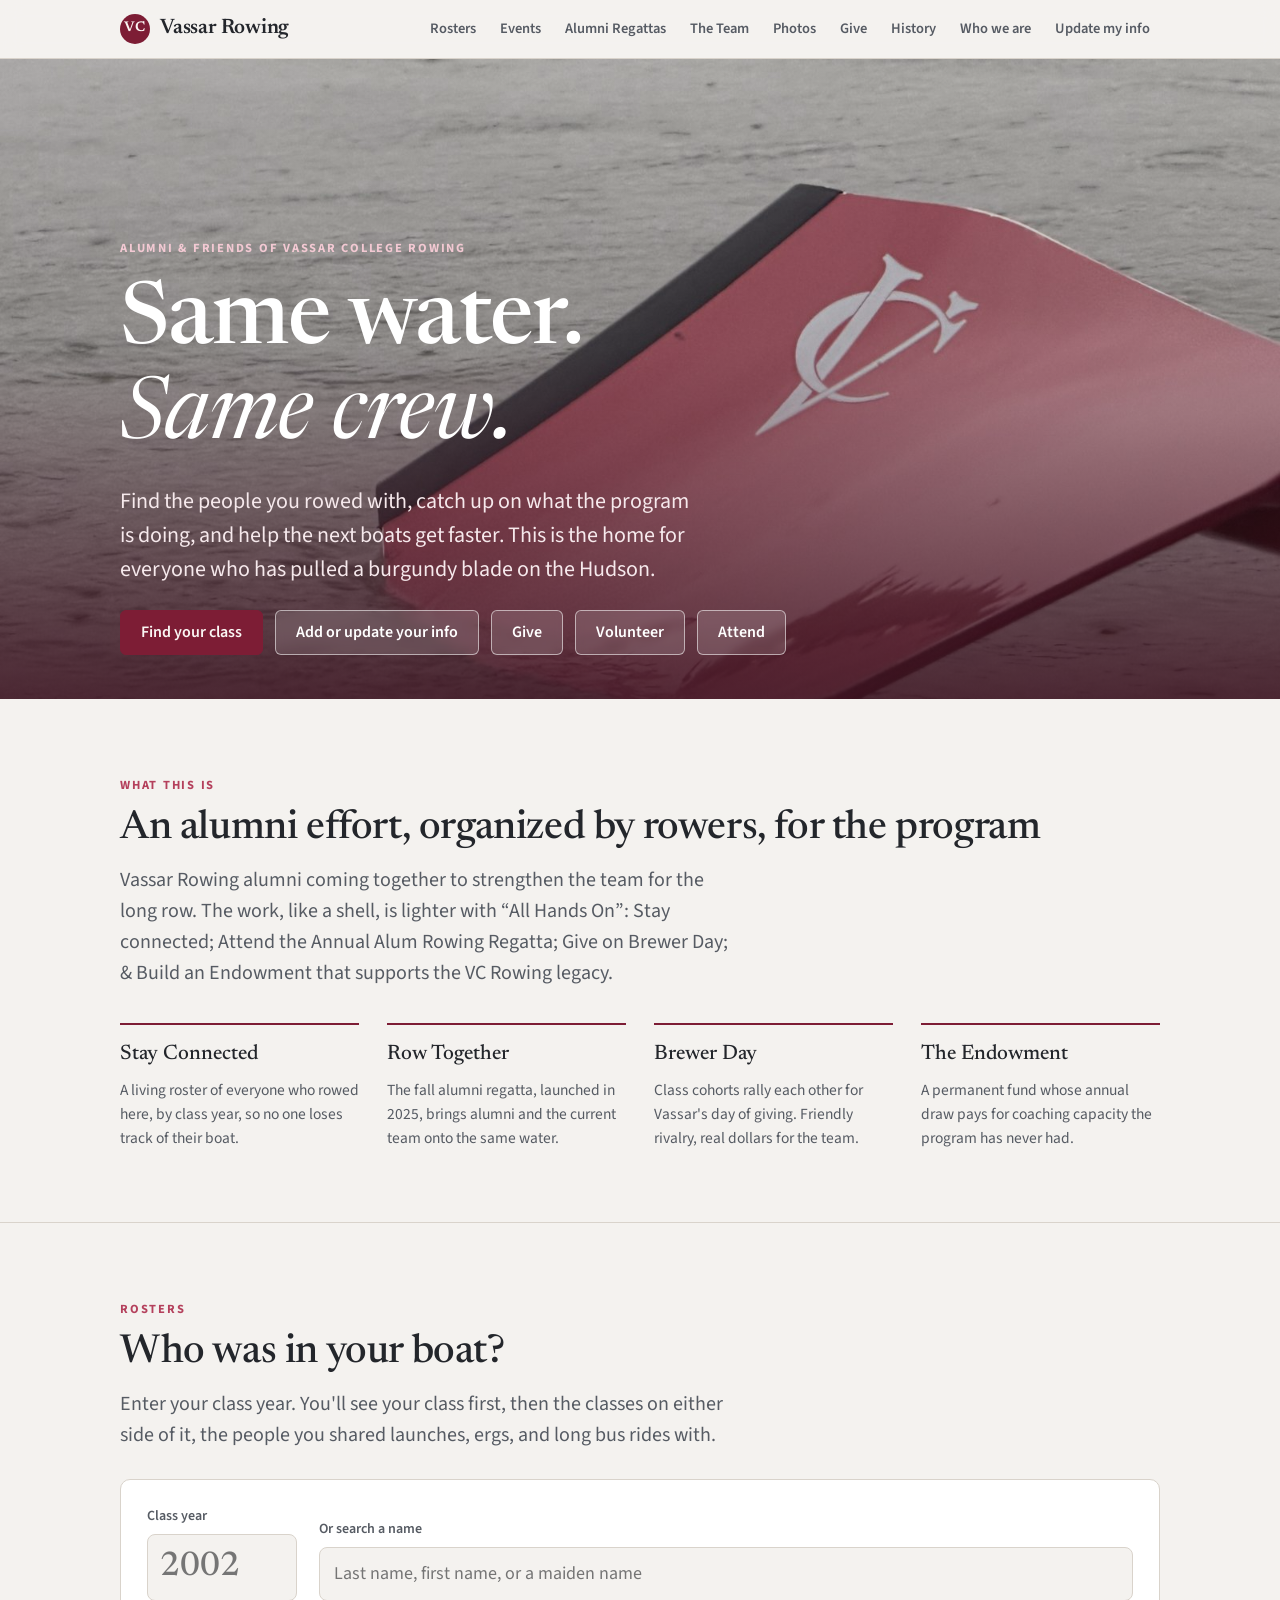
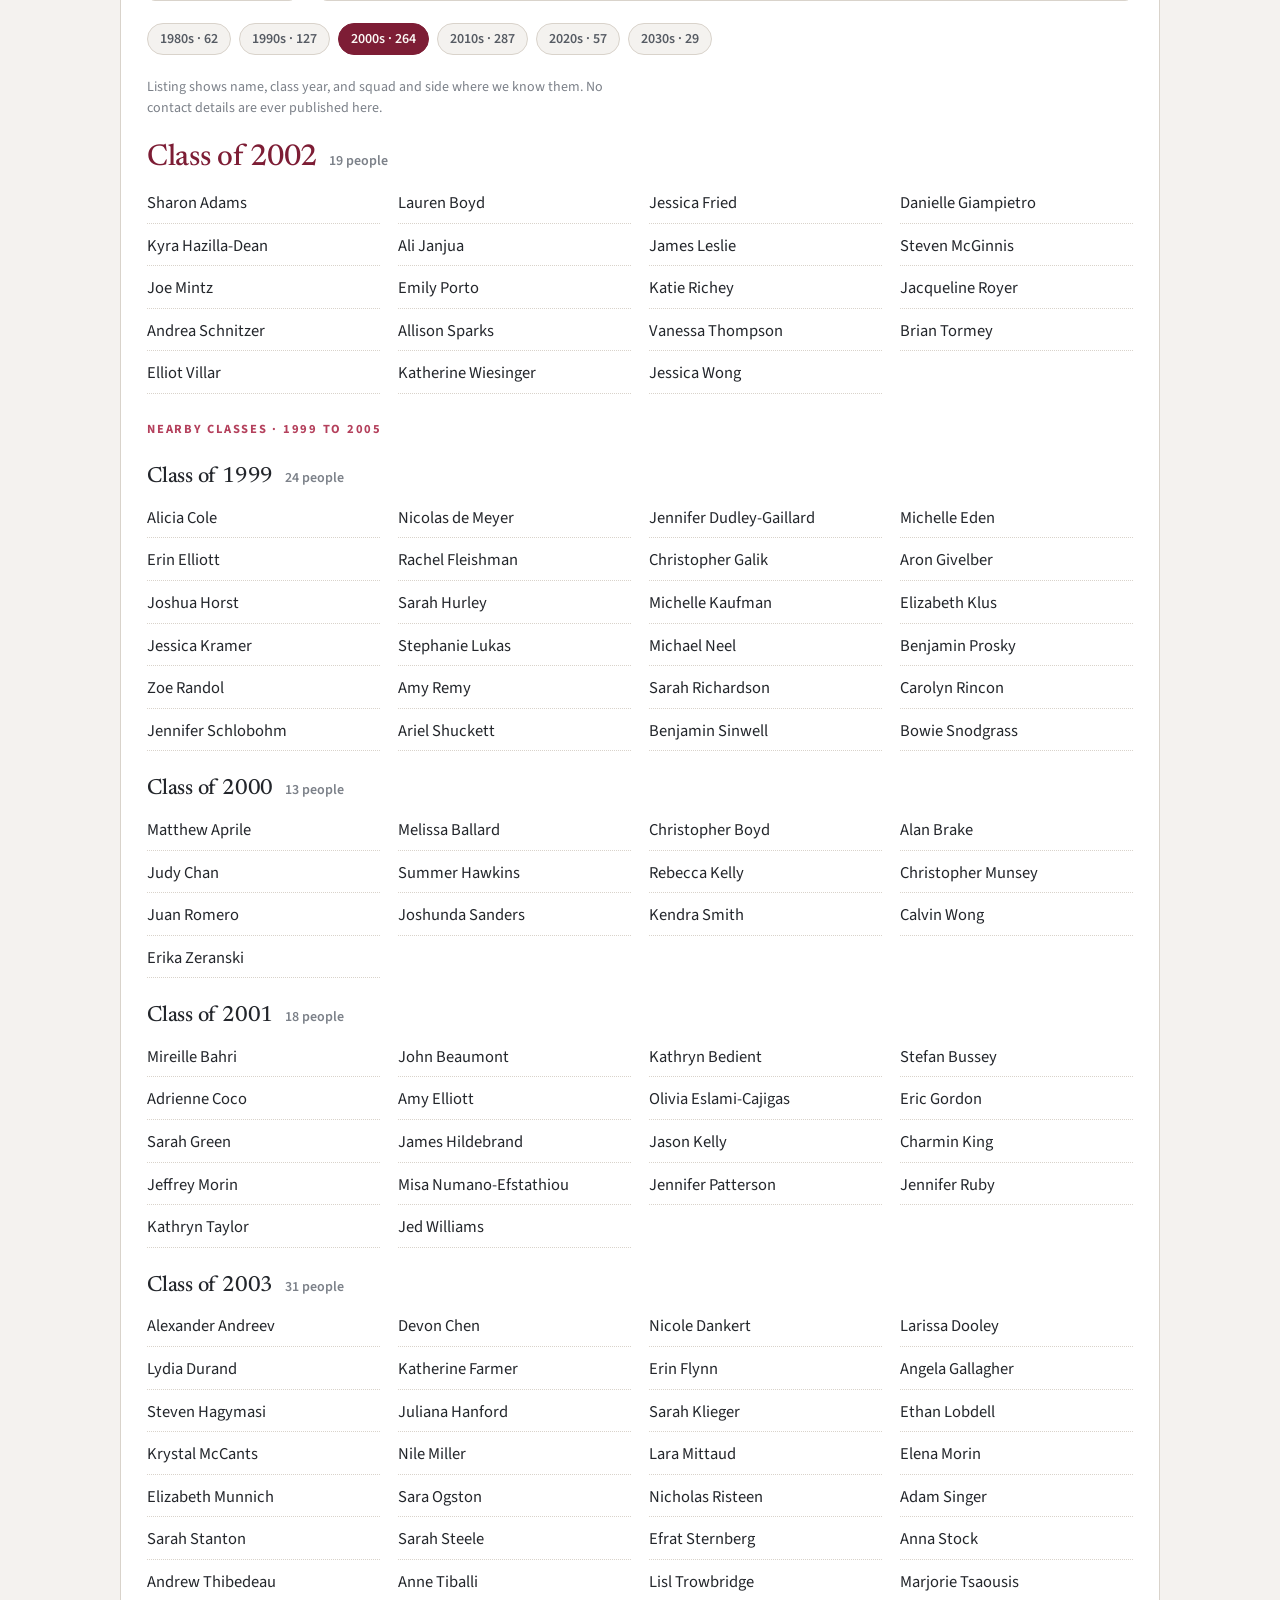
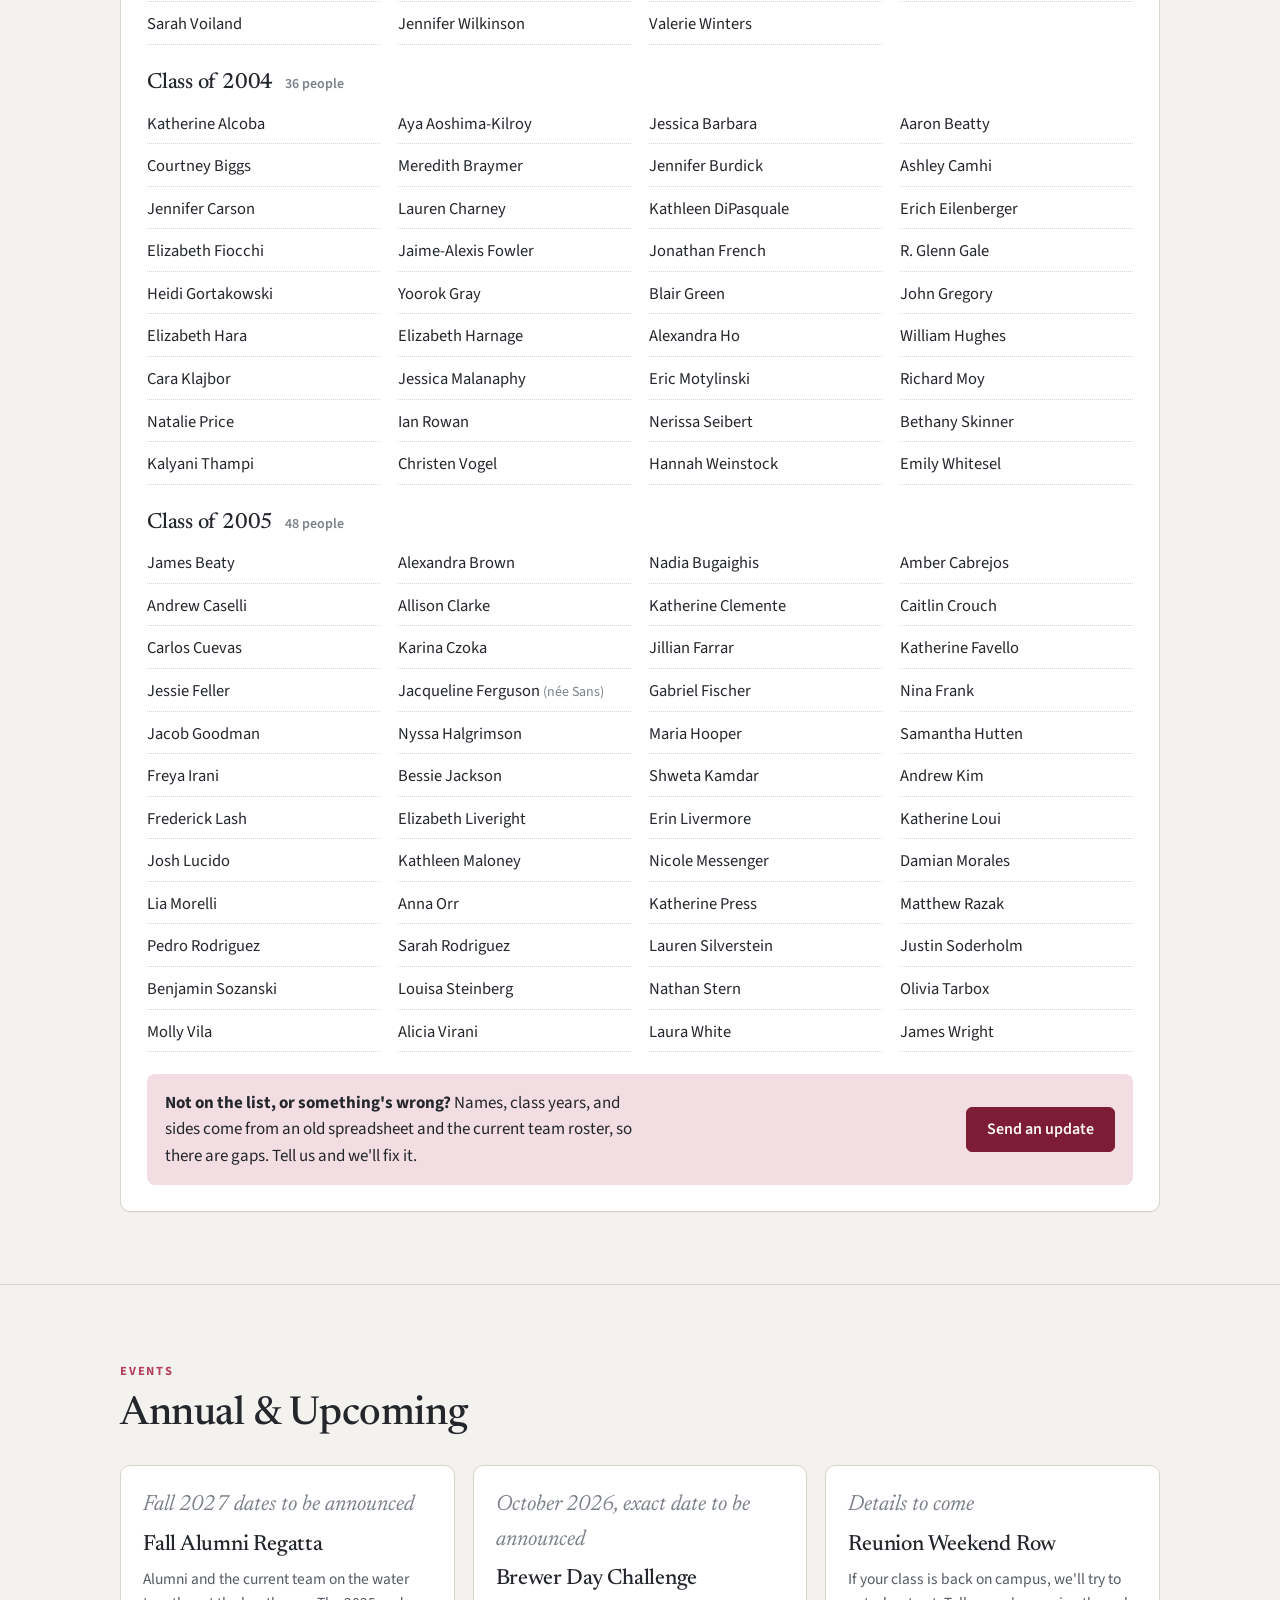
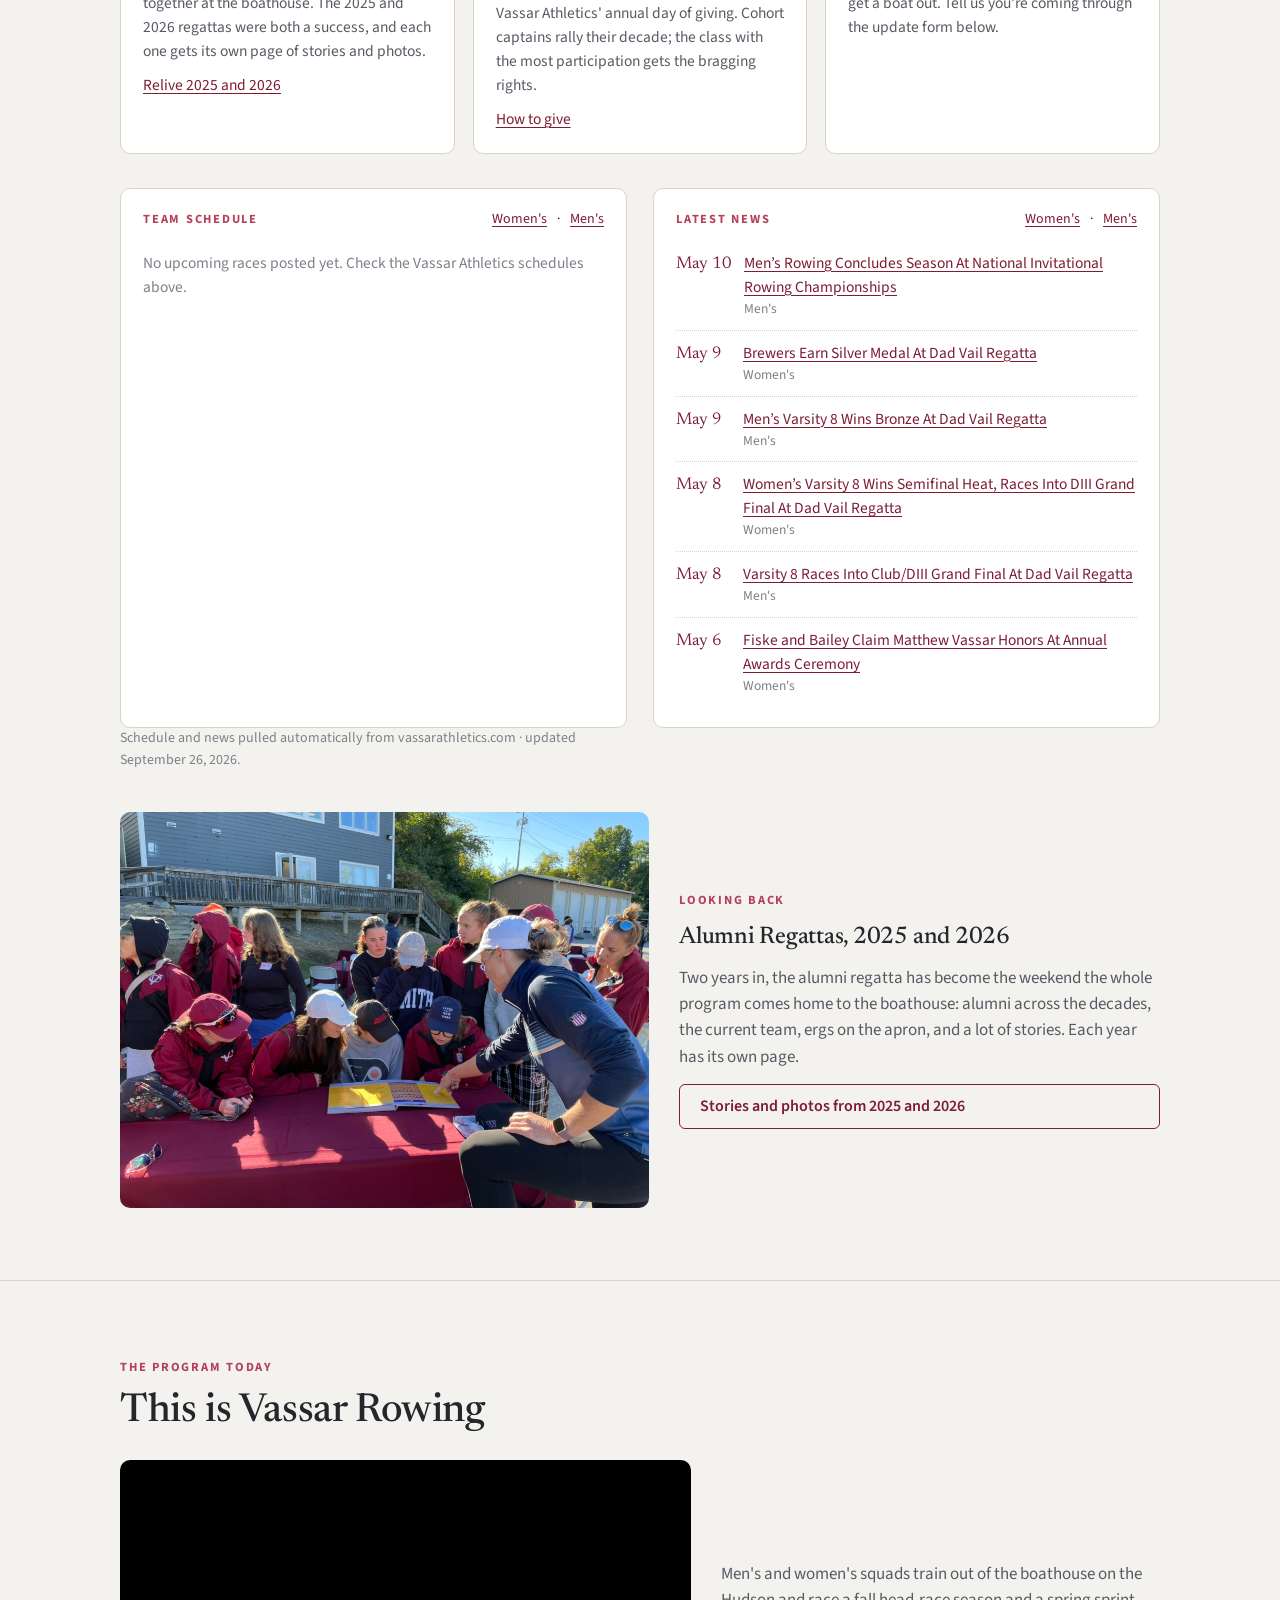
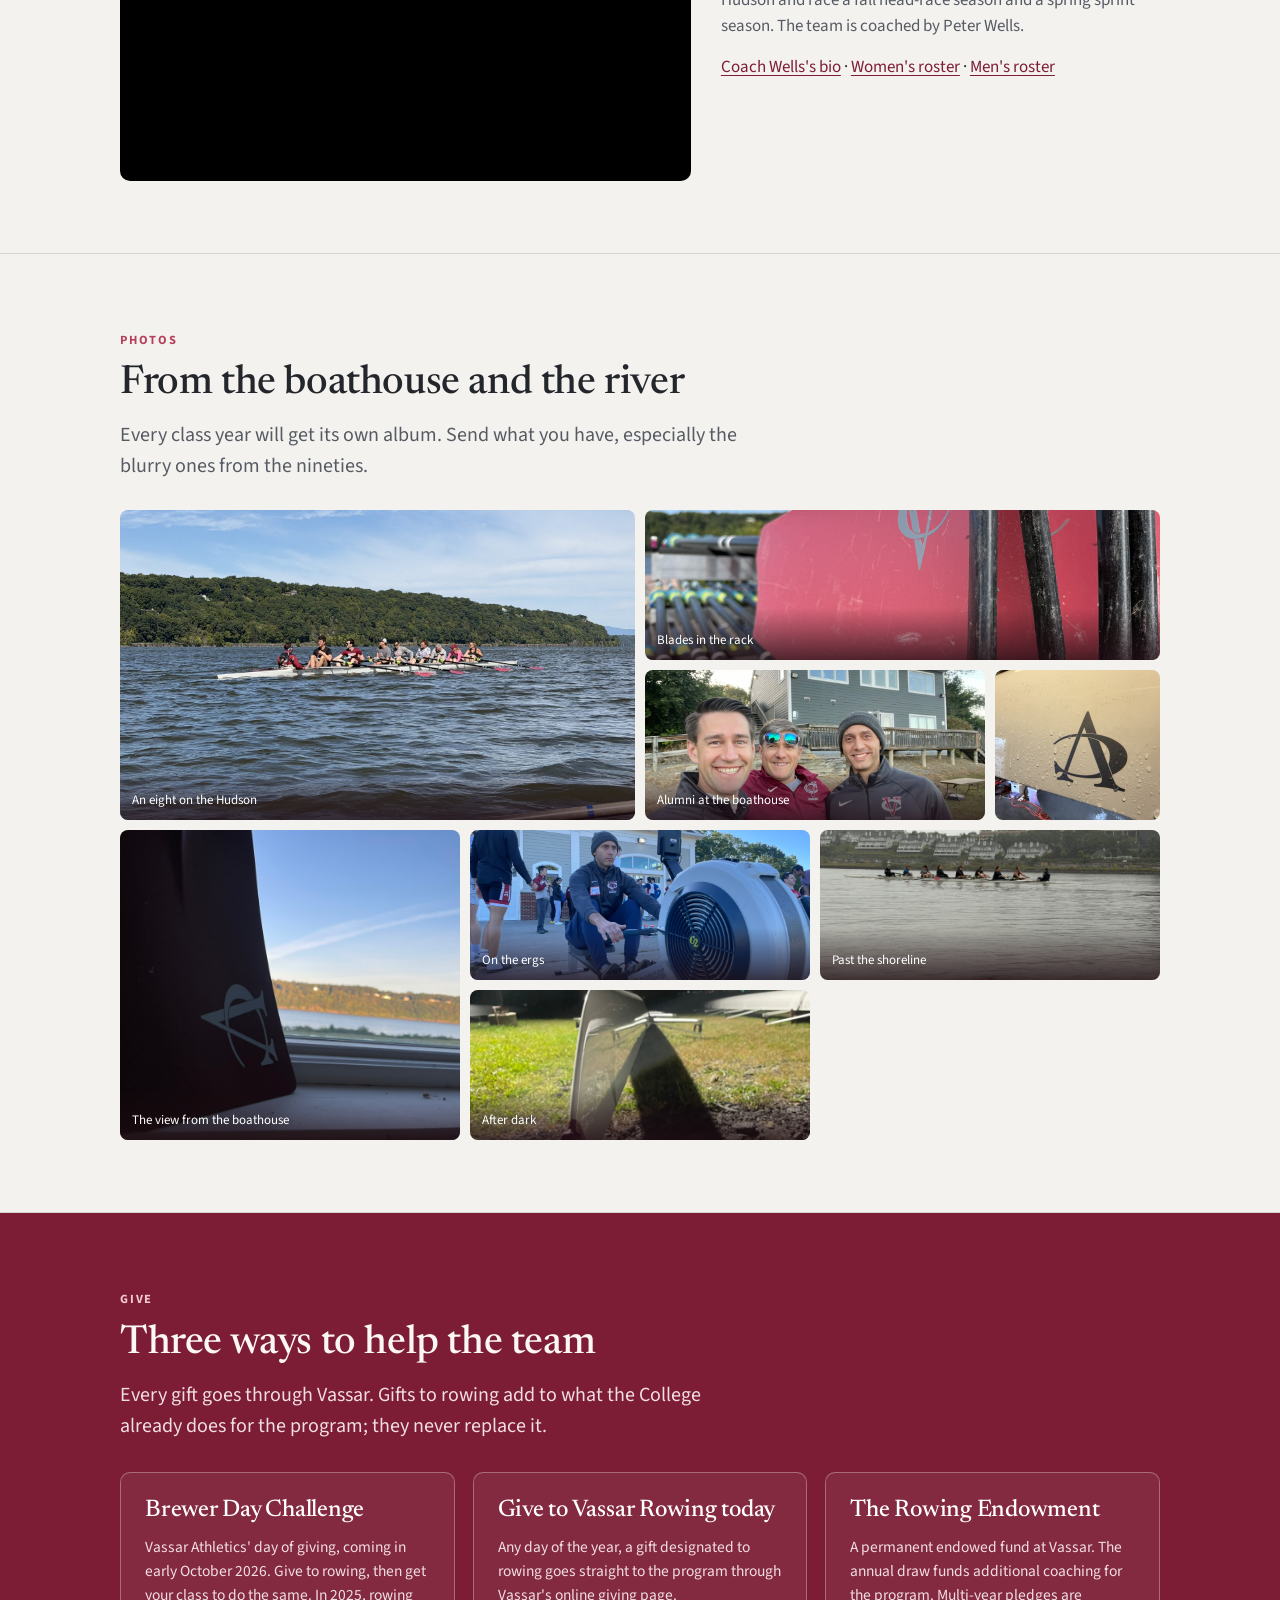
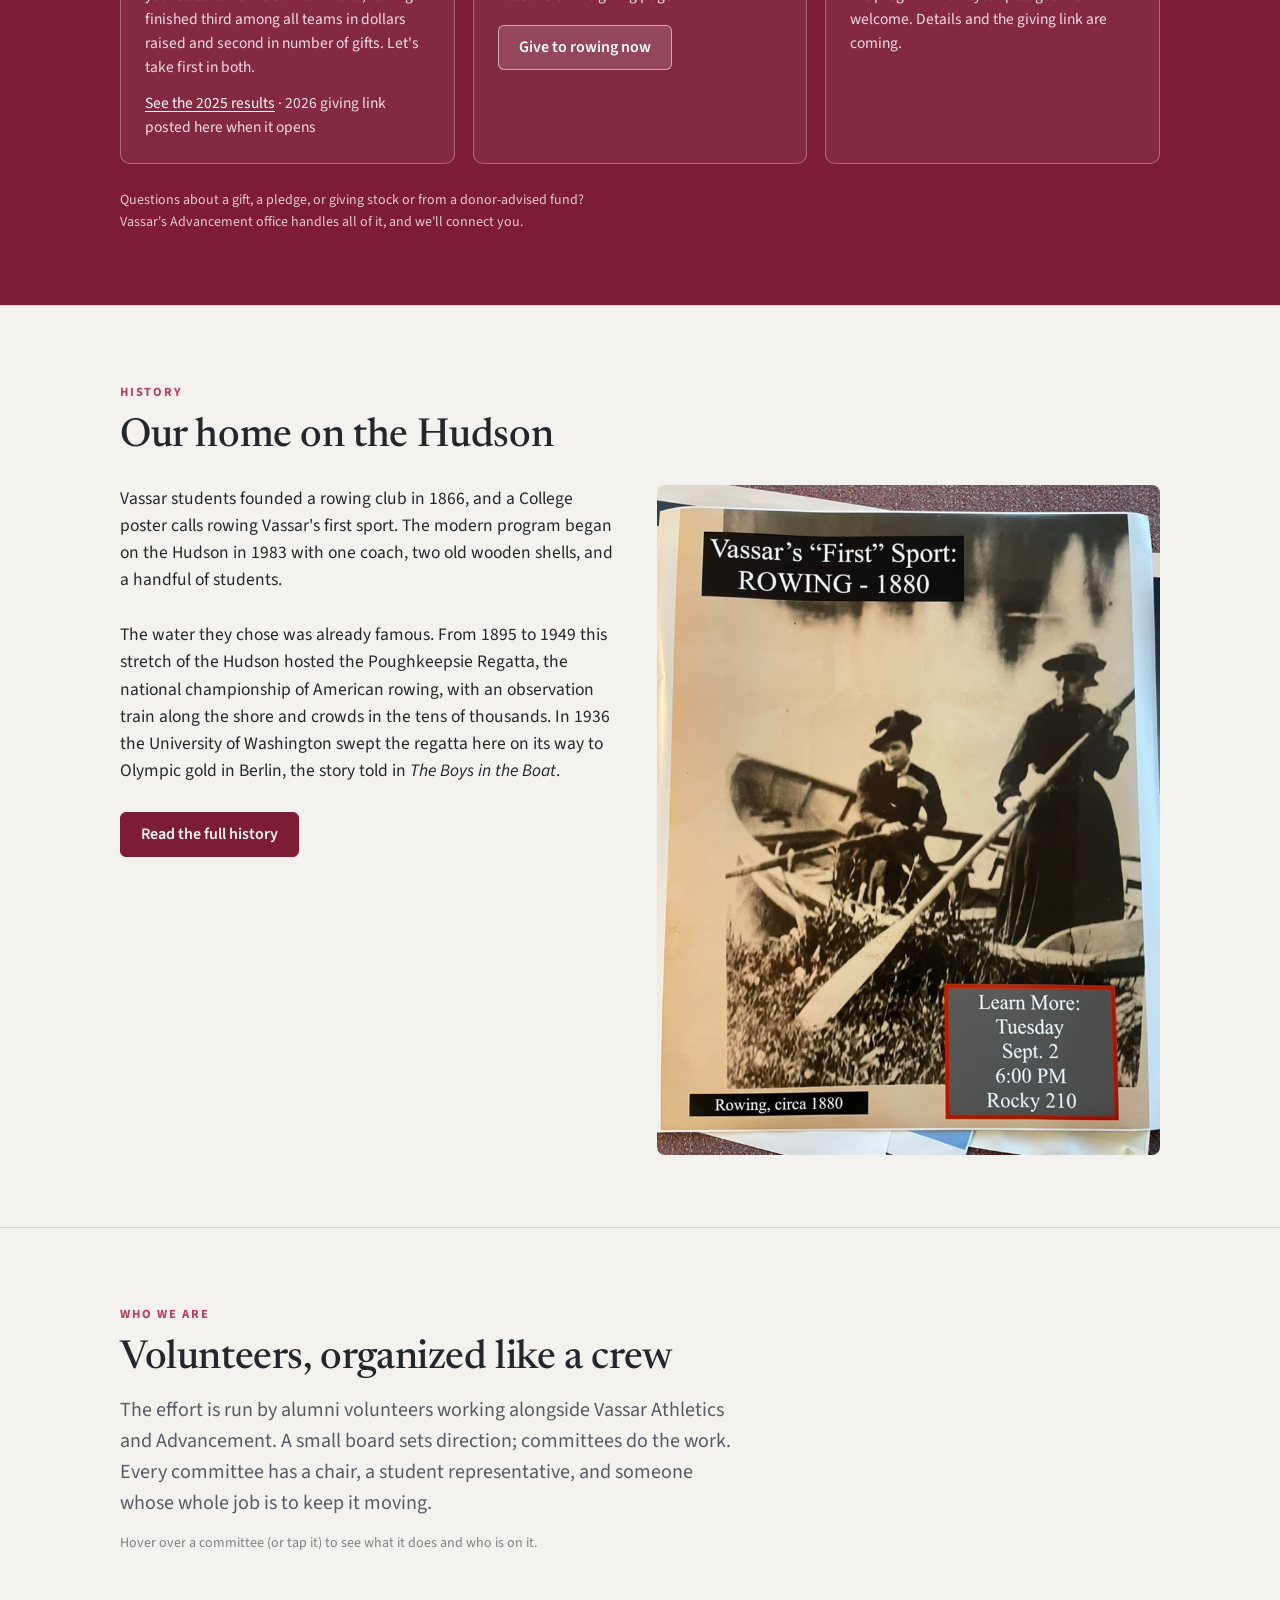
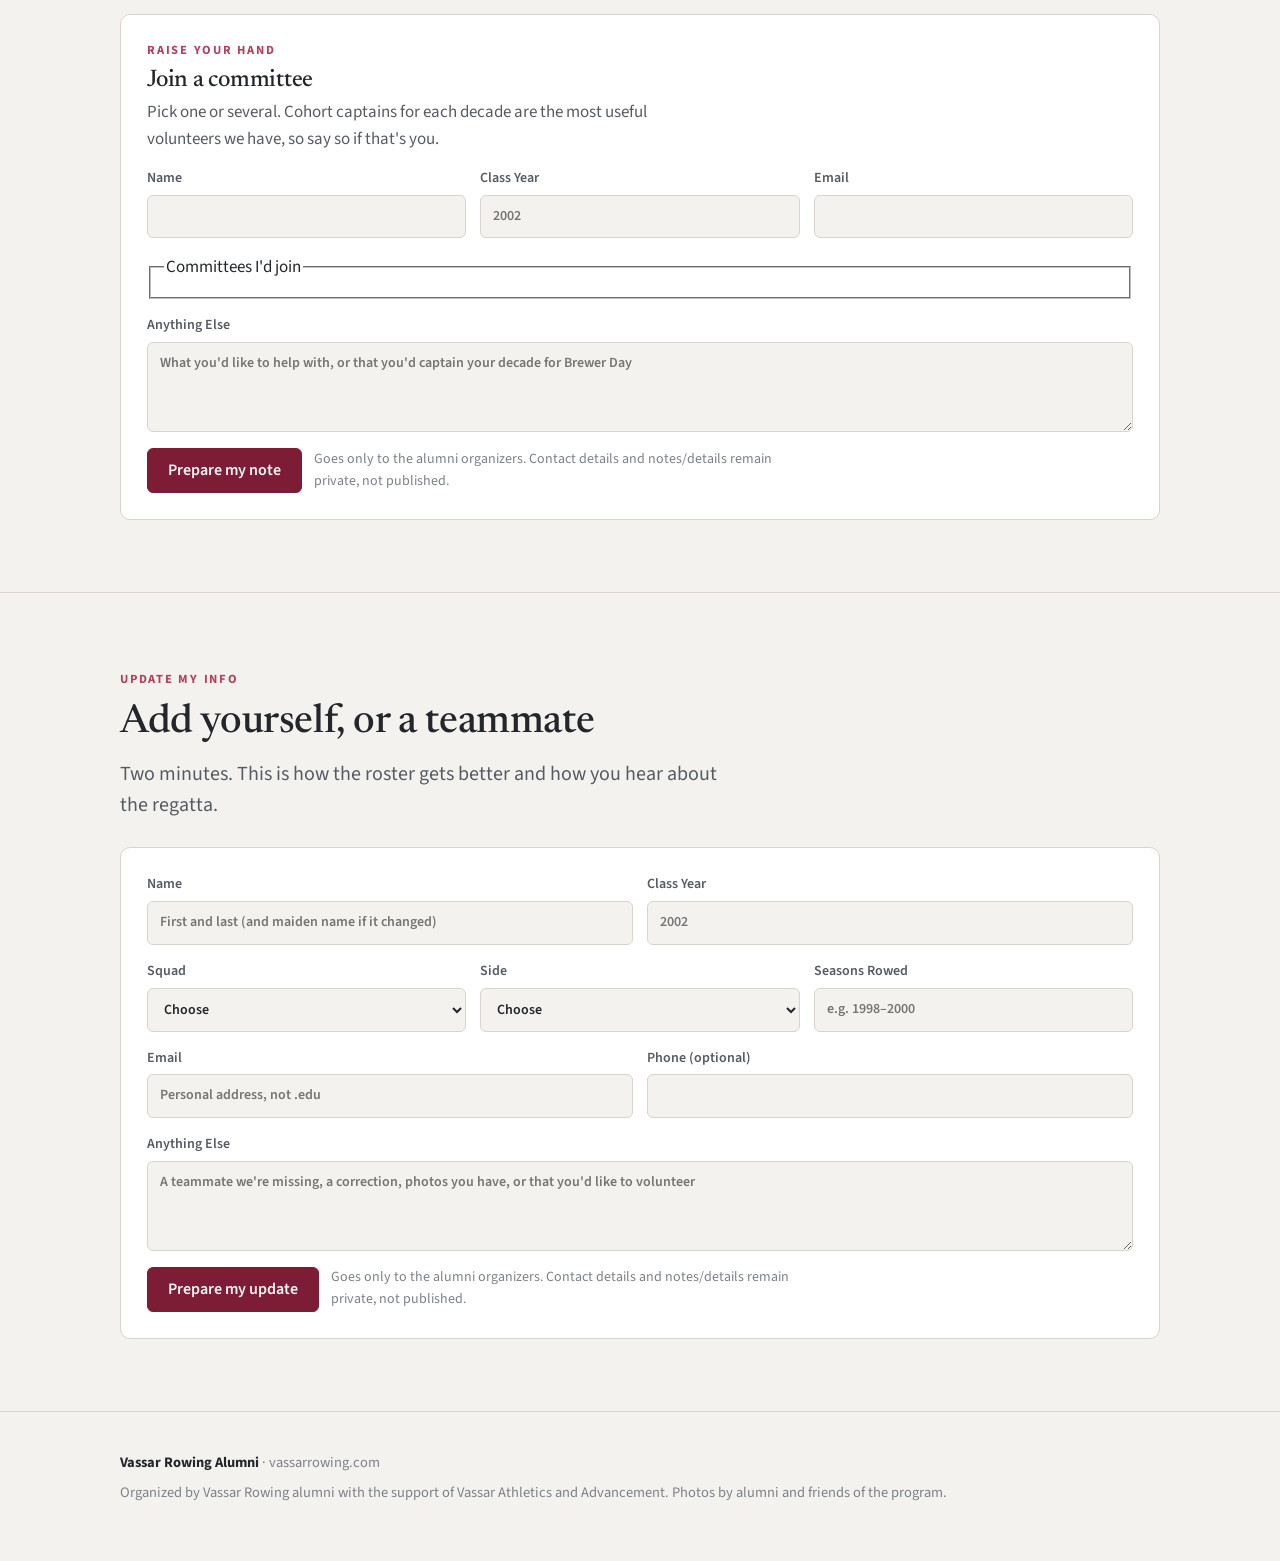
==== index.html @ b7487b16 "Main page: hero CTAs, Annual & Upcoming, regatta/Brewer Day copy, committee cards + volunteer form, " ====
<!doctype html>
<html lang="en">
<head>
<meta charset="utf-8">
<meta name="viewport" content="width=device-width, initial-scale=1, viewport-fit=cover">
<meta name="description" content="Vassar Rowing alumni: find your class, see what the program is doing, and help the next boats get faster.">
<link rel="icon" href="data:image/svg+xml,%3Csvg xmlns='http://www.w3.org/2000/svg' viewBox='0 0 32 32'%3E%3Ccircle cx='16' cy='16' r='16' fill='%237D1D35'/%3E%3Ctext x='16' y='21' text-anchor='middle' font-family='Georgia,serif' font-size='14' fill='%23FBF7F4'%3EVC%3C/text%3E%3C/svg%3E">
<style>html{color-scheme:light}body{margin:0}img{max-width:100%}[hidden]{display:none!important}</style>
<title>Vassar Rowing Alumni</title>
<link rel="stylesheet" href="https://fonts.googleapis.com/css2?family=Newsreader:ital,opsz,wght@0,6..72,400;0,6..72,500;0,6..72,600;1,6..72,400&family=Source+Sans+3:wght@400;500;600;700&display=swap">


<link rel="stylesheet" href="styles.css">
</head>
<body>

<nav class="nav" aria-label="Site">
  <div class="wrap">
    <a class="brand" href="#top"><span class="vc" aria-hidden="true">VC</span>Vassar Rowing</a>
    <div class="nav-links">
      <a href="#rosters">Rosters</a><a href="#events">Events</a><a href="regattas.html">Alumni Regattas</a><a href="#program">The Team</a><a href="#photos">Photos</a><a href="#give">Give</a><a href="history.html">History</a><a href="#who">Who we are</a><a href="#update">Update my info</a>
    </div>
  </div>
</nav>

<header class="hero" id="top">
  <img src="photos/hero-blade.jpg" alt="A Vassar blade, burgundy with the VC mark, resting on the Hudson">
  <div class="wrap">
    <span class="eyebrow">Alumni &amp; friends of Vassar College Rowing</span>
    <h1>Same water. <em>Same crew.</em></h1>
    <p>Find the people you rowed with, catch up on what the program is doing, and help the next boats get faster. This is the home for everyone who has pulled a burgundy blade on the Hudson.</p>
    <div class="actions">
      <a class="btn btn-primary" href="#rosters">Find your class</a>
      <a class="btn btn-light" href="#update">Add or update your info</a>
      <a class="btn btn-light" href="#give">Give</a>
      <a class="btn btn-light" href="#who">Volunteer</a>
      <a class="btn btn-light" href="#events">Attend</a>
    </div>
  </div>
</header>

<section class="block" id="about">
  <div class="wrap">
    <span class="eyebrow">What this is</span>
    <h2 style="margin-top:10px">An alumni effort, organized by rowers, for the program</h2>
    <p class="lede" style="margin-top:14px">Vassar Rowing alumni coming together to strengthen the team for the long row. The work, like a shell, is lighter with &ldquo;All Hands On&rdquo;: Stay connected; Attend the Annual Alum Rowing Regatta; Give on Brewer Day; &amp; Build an Endowment that supports the VC Rowing legacy.</p>
    <div class="pillars">
      <div class="pillar"><strong>Stay Connected</strong><span>A living roster of everyone who rowed here, by class year, so no one loses track of their boat.</span></div>
      <div class="pillar"><strong>Row Together</strong><span>The fall alumni regatta, launched in 2025, brings alumni and the current team onto the same water.</span></div>
      <div class="pillar"><strong>Brewer Day</strong><span>Class cohorts rally each other for Vassar's day of giving. Friendly rivalry, real dollars for the team.</span></div>
      <div class="pillar"><strong>The Endowment</strong><span>A permanent fund whose annual draw pays for coaching capacity the program has never had.</span></div>
    </div>
  </div>
</section>

<section class="block" id="rosters">
  <div class="wrap">
    <span class="eyebrow">Rosters</span>
    <h2 style="margin-top:10px">Who was in your boat?</h2>
    <p class="lede" style="margin-top:14px">Enter your class year. You'll see your class first, then the classes on either side of it, the people you shared launches, ergs, and long bus rides with.</p>

    <div class="roster-panel">
      <div class="finder">
        <label for="year">Class year<input id="year" type="number" inputmode="numeric" min="1900" max="2035" placeholder="2002" aria-describedby="year-help"></label>
        <label for="q">Or search a name<input id="q" type="text" placeholder="Last name, first name, or a maiden name"></label>
      </div>
      <div class="chips" id="decades" aria-label="Jump to a decade"></div>
      <p id="year-help" class="privacy">Listing shows name, class year, and squad and side where we know them. No contact details are ever published here.</p>
      <div class="results" id="results"></div>
      <div class="roster-note">
        <p><strong>Not on the list, or something's wrong?</strong> Names, class years, and sides come from an old spreadsheet and the current team roster, so there are gaps. Tell us and we'll fix it.</p>
        <a class="btn btn-primary" href="#update">Send an update</a>
      </div>
    </div>
  </div>
</section>

<section class="block" id="events">
  <div class="wrap">
    <span class="eyebrow">Events</span>
    <h2 style="margin-top:10px">Annual &amp; Upcoming</h2>
    <div class="events">
      <div class="event"><span class="when tbd">Fall 2027 dates to be announced</span><h3>Fall Alumni Regatta</h3><p>Alumni and the current team on the water together at the boathouse. The 2025 and 2026 regattas were both a success, and each one gets its own page of stories and photos.</p><p><a href="regattas.html">Relive 2025 and 2026</a></p></div>
      <div class="event"><span class="when tbd">October 2026, exact date to be announced</span><h3>Brewer Day Challenge</h3><p>Vassar Athletics' annual day of giving. Cohort captains rally their decade; the class with the most participation gets the bragging rights.</p><p><a href="#give">How to give</a></p></div>
      <div class="event"><span class="when tbd">Details to come</span><h3>Reunion Weekend Row</h3><p>If your class is back on campus, we'll try to get a boat out. Tell us you're coming through the update form below.</p></div>
    </div>

    <div class="live" id="live">
      <div class="live-col">
        <div class="live-head"><span class="eyebrow">Team schedule</span><a href="https://www.vassarathletics.com/sports/womens-rowing/schedule" target="_blank" rel="noopener">Women's</a> &middot; <a href="https://www.vassarathletics.com/sports/mens-rowing/schedule" target="_blank" rel="noopener">Men's</a></div>
        <ul class="feed" id="feed-events"><li class="feed-empty">Loading the schedule from Vassar Athletics&hellip;</li></ul>
      </div>
      <div class="live-col">
        <div class="live-head"><span class="eyebrow">Latest news</span><a href="https://www.vassarathletics.com/sports/womens-rowing/archives?path=wrow" target="_blank" rel="noopener">Women's</a> &middot; <a href="https://www.vassarathletics.com/sports/mens-rowing/archives" target="_blank" rel="noopener">Men's</a></div>
        <ul class="feed" id="feed-news"><li class="feed-empty">Loading news from Vassar Athletics&hellip;</li></ul>
      </div>
    </div>
    <p class="privacy" id="feed-stamp"></p>

    <div class="recap">
      <img src="photos/team-table.jpg" alt="Current team members and an alumna gathered around a table looking at an old photo book outside the boathouse">
      <div class="stack">
        <span class="eyebrow">Looking back</span>
        <h3>Alumni Regattas, 2025 and 2026</h3>
        <p class="measure" style="color:var(--ink-2)">Two years in, the alumni regatta has become the weekend the whole program comes home to the boathouse: alumni across the decades, the current team, ergs on the apron, and a lot of stories. Each year has its own page.</p>
        <a class="btn btn-ghost" href="regattas.html">Stories and photos from 2025 and 2026</a>
      </div>
    </div>
  </div>
</section>

<section class="block" id="program">
  <div class="wrap">
    <span class="eyebrow">The program today</span>
    <h2 style="margin-top:10px">This is Vassar Rowing</h2>
    <div class="program">
      <div class="video"><iframe src="https://www.youtube-nocookie.com/embed/zP0qFWwcMtM" title="This is Vassar Rowing" loading="lazy" allow="accelerometer; autoplay; clipboard-write; encrypted-media; gyroscope; picture-in-picture; web-share" referrerpolicy="strict-origin-when-cross-origin" allowfullscreen></iframe></div>
      <div class="stack">
        <p class="measure" style="color:var(--ink-2)">Men's and women's squads train out of the boathouse on the Hudson and race a fall head-race season and a spring sprint season. The team is coached by Peter Wells.</p>
        <p><a href="https://www.vassarathletics.com/sports/mens-rowing/roster/coaches/peter-wells/1893" target="_blank" rel="noopener">Coach Wells's bio</a> &middot; <a href="https://www.vassarathletics.com/sports/womens-rowing/roster" target="_blank" rel="noopener">Women's roster</a> &middot; <a href="https://www.vassarathletics.com/sports/mens-rowing/roster" target="_blank" rel="noopener">Men's roster</a></p>
      </div>
    </div>
  </div>
</section>

<section class="block" id="photos">
  <div class="wrap">
    <span class="eyebrow">Photos</span>
    <h2 style="margin-top:10px">From the boathouse and the river</h2>
    <p class="lede" style="margin-top:14px">Every class year will get its own album. Send what you have, especially the blurry ones from the nineties.</p>
    <div class="mosaic">
      <figure class="m-a"><img src="photos/eight-hudson.jpg" alt="An eight rowing on the Hudson with the western ridge behind" loading="lazy"><figcaption>An eight on the Hudson</figcaption></figure>
      <figure class="m-b"><img src="photos/blades-stacked.jpg" alt="Burgundy Vassar blades stacked in the boathouse rack" loading="lazy"><figcaption>Blades in the rack</figcaption></figure>
      <figure class="m-c"><img src="photos/alumni-boathouse.jpg" alt="Three alumni in VC Rowing gear in front of the boathouse" loading="lazy"><figcaption>Alumni at the boathouse</figcaption></figure>
      <figure class="m-d"><img src="photos/vc-hull.jpg" alt="VC mark on a wet hull" loading="lazy"></figure>
      <figure class="m-f"><img src="photos/blade-window.jpg" alt="A blade in the boathouse window with the Hudson behind" loading="lazy"><figcaption>The view from the boathouse</figcaption></figure>
      <figure class="m-e"><img src="photos/erg-2.jpg" alt="An alumnus on the erg outside the boathouse" loading="lazy"><figcaption>On the ergs</figcaption></figure>
      <figure class="m-g"><img src="photos/eight-shoreline.jpg" alt="An eight passing the Poughkeepsie shoreline" loading="lazy"><figcaption>Past the shoreline</figcaption></figure>
      <figure class="m-h"><img src="photos/oar-night.jpg" alt="An oar on the ground under the boathouse lights at night" loading="lazy"><figcaption>After dark</figcaption></figure>
    </div>
  </div>
</section>

<section class="block give" id="give">
  <div class="wrap">
    <span class="eyebrow">Give</span>
    <h2 style="margin-top:10px">Three ways to help the team</h2>
    <p class="lede" style="margin-top:14px">Every gift goes through Vassar. Gifts to rowing add to what the College already does for the program; they never replace it.</p>
    <div class="give-grid">
      <div class="give-card"><h3>Brewer Day Challenge</h3><p>Vassar Athletics' day of giving, coming in early October 2026. Give to rowing, then get your class to do the same. In 2025, rowing finished third among all teams in dollars raised and second in number of gifts. Let's take first in both.</p><p><a href="https://www.givecampus.com/schools/VassarCollege/vassar-athletics-day-of-giving-2025" target="_blank" rel="noopener">See the 2025 results</a> &middot; 2026 giving link posted here when it opens</p></div>
      <div class="give-card"><h3>Give to Vassar Rowing today</h3><p>Any day of the year, a gift designated to rowing goes straight to the program through Vassar's online giving page.</p><a class="btn btn-light" href="https://engage.vassar.edu/portal/online-giving-athletics?sys:gift:appeal=1588dc64-9080-dd3f-c507-9b34800c20a1" target="_blank" rel="noopener">Give to rowing now</a></div>
      <div class="give-card"><h3>The Rowing Endowment</h3><p>A permanent endowed fund at Vassar. The annual draw funds additional coaching for the program. Multi-year pledges are welcome. Details and the giving link are coming.</p></div>
    </div>
    <p class="fine">Questions about a gift, a pledge, or giving stock or from a donor-advised fund? Vassar's Advancement office handles all of it, and we'll connect you.</p>
  </div>
</section>

<section class="block" id="history">
  <div class="wrap">
    <span class="eyebrow">History</span>
    <h2 style="margin-top:10px">Our home on the Hudson</h2>
    <div class="history">
      <div class="measure stack">
        <p>Vassar students founded a rowing club in 1866, and a College poster calls rowing Vassar's first sport. The modern program began on the Hudson in 1983 with one coach, two old wooden shells, and a handful of students.</p>
        <p>The water they chose was already famous. From 1895 to 1949 this stretch of the Hudson hosted the Poughkeepsie Regatta, the national championship of American rowing, with an observation train along the shore and crowds in the tens of thousands. In 1936 the University of Washington swept the regatta here on its way to Olympic gold in Berlin, the story told in <em>The Boys in the Boat</em>.</p>
        <p><a class="btn btn-primary" href="history.html">Read the full history</a></p>
      </div>
      <img src="photos/rowing-1880-poster.jpg" alt="Poster reading Vassar's First Sport: Rowing 1880, with a photograph of two women in a boat circa 1880" loading="lazy">
    </div>
  </div>
</section>

<section class="block" id="who">
  <div class="wrap">
    <span class="eyebrow">Who we are</span>
    <h2 style="margin-top:10px">Volunteers, organized like a crew</h2>
    <p class="lede" style="margin-top:14px">The effort is run by alumni volunteers working alongside Vassar Athletics and Advancement. A small board sets direction; committees do the work. Every committee has a chair, a student representative, and someone whose whole job is to keep it moving.</p>
    <p class="privacy" style="margin-top:14px">Hover over a committee (or tap it) to see what it does and who is on it.</p>
    <div class="committees" id="committees"></div>

    <div class="form" id="vol" style="margin-top:34px">
      <div class="stack" style="gap:6px">
        <span class="eyebrow">Raise your hand</span>
        <h3>Join a committee</h3>
        <p class="measure" style="color:var(--ink-2)">Pick one or several. Cohort captains for each decade are the most useful volunteers we have, so say so if that's you.</p>
      </div>
      <form id="vf" novalidate class="stack" style="gap:16px">
        <div class="grid3">
          <label>Name<input id="v-name" type="text" autocomplete="name"></label>
          <label>Class Year<input id="v-year" type="number" inputmode="numeric" placeholder="2002"></label>
          <label>Email<input id="v-email" type="email" autocomplete="email"></label>
        </div>
        <fieldset class="checks" id="v-checks"><legend>Committees I'd join</legend></fieldset>
        <label>Anything Else<textarea id="v-note" placeholder="What you'd like to help with, or that you'd captain your decade for Brewer Day"></textarea></label>
        <div style="display:flex;gap:12px;flex-wrap:wrap;align-items:center">
          <button class="btn btn-primary" type="submit">Prepare my note</button>
          <span class="privacy">Goes only to the alumni organizers. Contact details and notes/details remain private, not published.</span>
        </div>
        <div class="out" id="v-out">
          <strong>Copy this and email it to <span id="v-addr">Brian@BrianTormey.com</span></strong>
          <pre id="v-body"></pre>
          <div style="display:flex;gap:10px;flex-wrap:wrap"><button class="btn btn-ghost" type="button" id="v-copy">Copy text</button><a class="btn btn-ghost" id="v-mailto" href="#">Open in my email app</a></div>
        </div>
      </form>
    </div>
  </div>
</section>

<section class="block" id="update">
  <div class="wrap">
    <span class="eyebrow">Update my info</span>
    <h2 style="margin-top:10px">Add yourself, or a teammate</h2>
    <p class="lede" style="margin-top:14px">Two minutes. This is how the roster gets better and how you hear about the regatta.</p>
    <form class="form" id="f" novalidate>
      <div class="grid2">
        <label>Name<input id="f-name" type="text" autocomplete="name" placeholder="First and last (and maiden name if it changed)"></label>
        <label>Class Year<input id="f-year" type="number" inputmode="numeric" placeholder="2002"></label>
      </div>
      <div class="grid3">
        <label>Squad<select id="f-squad"><option value="">Choose</option><option>Men's</option><option>Women's</option></select></label>
        <label>Side<select id="f-side"><option value="">Choose</option><option>Port</option><option>Starboard</option><option>Coxswain</option><option>Both</option></select></label>
        <label>Seasons Rowed<input id="f-seasons" type="text" placeholder="e.g. 1998–2000"></label>
      </div>
      <div class="grid2">
        <label>Email<input id="f-email" type="email" autocomplete="email" placeholder="Personal address, not .edu"></label>
        <label>Phone (optional)<input id="f-phone" type="tel" autocomplete="tel"></label>
      </div>
      <label>Anything Else<textarea id="f-note" placeholder="A teammate we're missing, a correction, photos you have, or that you'd like to volunteer"></textarea></label>
      <div style="display:flex;gap:12px;flex-wrap:wrap;align-items:center">
        <button class="btn btn-primary" type="submit">Prepare my update</button>
        <span class="privacy">Goes only to the alumni organizers. Contact details and notes/details remain private, not published.</span>
      </div>
      <div class="out" id="out">
        <strong>Copy this and email it to <span id="addr">brian@briantormey.com</span></strong>
        <pre id="body"></pre>
        <div style="display:flex;gap:10px;flex-wrap:wrap"><button class="btn btn-ghost" type="button" id="copy">Copy text</button><a class="btn btn-ghost" id="mailto" href="#">Open in my email app</a></div>
      </div>
    </form>
  </div>
</section>

<footer>
  <div class="wrap">
    <div><strong style="color:var(--ink)">Vassar Rowing Alumni</strong> · vassarrowing.com</div>
    <div>Organized by Vassar Rowing alumni with the support of Vassar Athletics and Advancement. Photos by alumni and friends of the program.</div>
  </div>
</footer>

<script src="roster.js"></script>
<script src="site.js"></script>

</body>
</html>
---- styles.css ----
:root{
  --ground:#F4F2EF; --surface:#FFFFFF; --surface-2:#ECE8E2; --line:#D9D3CB;
  --ink:#23262B; --ink-2:#565B63; --muted:#7C8189;
  --burg:#7D1D35; --burg-deep:#4E1121; --rose:#B4405C; --rose-soft:#F1DDE2; --river:#4F6B80;
  --on-burg:#FBF7F4; --focus:#B4405C;
  --font-display:"Newsreader",Georgia,"Times New Roman",serif;
  --font-body:"Source Sans 3","Source Sans Pro",system-ui,-apple-system,"Segoe UI",Helvetica,Arial,sans-serif;
}
@media (prefers-color-scheme: dark){
  :root:not([data-theme="light"]){
    color-scheme:dark;
    --ground:#17181B; --surface:#1F2125; --surface-2:#2A2C31; --line:#3A3D44;
    --ink:#ECE9E4; --ink-2:#BDB8B0; --muted:#8E9199;
    --burg:#9A2C48; --burg-deep:#3B0D1A; --rose:#D0627C; --rose-soft:#3A2028; --river:#7E9BB0;
    --on-burg:#FBF7F4; --focus:#D0627C;
  }
}
:root[data-theme="dark"]{
  color-scheme:dark;
  --ground:#17181B; --surface:#1F2125; --surface-2:#2A2C31; --line:#3A3D44;
  --ink:#ECE9E4; --ink-2:#BDB8B0; --muted:#8E9199;
  --burg:#9A2C48; --burg-deep:#3B0D1A; --rose:#D0627C; --rose-soft:#3A2028; --river:#7E9BB0;
  --on-burg:#FBF7F4; --focus:#D0627C;
}
*{box-sizing:border-box}
body{margin:0;background:var(--ground);color:var(--ink);font-family:var(--font-body);font-size:17px;line-height:1.55;-webkit-font-smoothing:antialiased}
h1,h2,h3{font-family:var(--font-display);font-weight:500;line-height:1.1;margin:0;text-wrap:balance;letter-spacing:-.01em}
h2{font-size:clamp(30px,4vw,40px)}
h3{font-size:24px}
p{margin:0}
a{color:var(--burg);text-decoration-thickness:1px;text-underline-offset:3px}
a:focus-visible,button:focus-visible,input:focus-visible,select:focus-visible,textarea:focus-visible{outline:3px solid var(--focus);outline-offset:2px}
img{max-width:100%;display:block}
.wrap{max-width:1080px;margin:0 auto;padding-inline:20px}
.eyebrow{font-size:12.5px;font-weight:700;letter-spacing:.14em;text-transform:uppercase;color:var(--rose)}
.lede{font-size:20px;color:var(--ink-2);max-width:62ch}
.measure{max-width:65ch}
section.block{padding-block:72px}
section.block + section.block{border-top:1px solid var(--line)}
.stack{display:grid;gap:14px}
.btn{display:inline-flex;align-items:center;gap:8px;padding:12px 20px;border-radius:6px;font-weight:600;font-size:16px;text-decoration:none;border:1.5px solid transparent;cursor:pointer;font-family:inherit;line-height:1.2}
.btn-primary{background:var(--burg);color:var(--on-burg);border-color:var(--burg)}
.btn-primary:hover{background:var(--burg-deep);border-color:var(--burg-deep)}
.btn-ghost{background:transparent;color:var(--burg);border-color:var(--burg)}
.btn-ghost:hover{background:var(--rose-soft)}
.btn-light{background:rgba(255,255,255,.14);color:#fff;border-color:rgba(255,255,255,.55);backdrop-filter:blur(4px)}
.btn-light:hover{background:rgba(255,255,255,.26)}

/* nav */
.nav{position:sticky;top:env(safe-area-inset-top,0px);z-index:20;background:color-mix(in srgb,var(--ground) 88%,transparent);backdrop-filter:blur(10px);border-bottom:1px solid var(--line)}
.nav .wrap{display:flex;align-items:center;gap:22px;height:58px}
.brand{display:flex;align-items:center;gap:10px;text-decoration:none;color:var(--ink);font-family:var(--font-display);font-size:21px;font-weight:600;letter-spacing:-.01em;margin-right:auto;white-space:nowrap}
.brand .vc{width:30px;height:30px;border-radius:50%;background:var(--burg);color:var(--on-burg);display:grid;place-items:center;font-family:var(--font-display);font-size:14px;font-weight:600;letter-spacing:.02em}
.nav-links{display:flex;gap:4px;overflow-x:auto;scrollbar-width:none}
.nav-links::-webkit-scrollbar{display:none}
.nav-links a{color:var(--ink-2);text-decoration:none;font-weight:600;font-size:14.5px;padding:8px 10px;border-radius:5px;white-space:nowrap}
.nav-links a:hover{color:var(--burg);background:var(--rose-soft)}

/* hero */
.hero{position:relative;isolation:isolate;color:#fff;background:var(--burg-deep);min-height:min(78vh,640px);display:flex;align-items:flex-end}
.hero img{position:absolute;inset:0;width:100%;height:100%;object-fit:cover;z-index:-2}
.hero::after{content:"";position:absolute;inset:0;z-index:-1;background:linear-gradient(180deg,rgba(35,20,26,.15) 0%,rgba(35,20,26,.25) 45%,rgba(60,18,32,.86) 100%)}
.hero .wrap{padding-block:56px 44px;display:grid;gap:18px;width:100%}
.hero .eyebrow{color:#F3C9D3}
.hero h1{font-size:clamp(44px,7vw,86px);font-weight:500;max-width:12ch}
.hero h1 em{font-style:italic;font-weight:400}
.hero p{font-size:clamp(18px,2.2vw,22px);max-width:52ch;color:#F6E9EC}
.hero .actions{display:flex;flex-wrap:wrap;gap:12px;margin-top:6px}

/* intro strip */
.pillars{display:grid;grid-template-columns:repeat(auto-fit,minmax(200px,1fr));gap:22px 28px;margin-top:34px}
.pillar{display:grid;gap:6px;padding-top:14px;border-top:2px solid var(--burg)}
.pillar strong{font-family:var(--font-display);font-size:21px;font-weight:500}
.pillar span{color:var(--ink-2);font-size:15.5px}

/* roster */
.roster-panel{background:var(--surface);border:1px solid var(--line);border-radius:10px;padding:26px;display:grid;gap:22px;margin-top:28px;box-shadow:0 1px 0 rgba(0,0,0,.03)}
.finder{display:grid;grid-template-columns:auto 1fr;gap:22px;align-items:end}
.finder label{display:grid;gap:6px;font-weight:600;font-size:14px;color:var(--ink-2)}
.finder input{font:inherit;font-family:var(--font-display);font-size:34px;font-weight:500;padding:6px 12px;border:1.5px solid var(--line);border-radius:8px;background:var(--ground);color:var(--ink);width:150px;font-variant-numeric:tabular-nums}
.finder input[type=text]{font-family:var(--font-body);font-size:18px;font-weight:400;width:100%;padding:12px 14px}
.finder input:focus{border-color:var(--burg)}
.chips{display:flex;flex-wrap:wrap;gap:8px}
.chip{border:1px solid var(--line);background:var(--ground);color:var(--ink-2);border-radius:999px;padding:5px 12px;font-size:14px;font-weight:600;cursor:pointer;font-family:inherit}
.chip:hover,.chip[aria-pressed=true]{background:var(--burg);color:var(--on-burg);border-color:var(--burg)}
.results{display:grid;gap:26px}
.class-group{display:grid;gap:10px}
.class-head{display:flex;align-items:baseline;gap:12px;flex-wrap:wrap}
.class-head h3{font-size:22px}
.class-head.pinned h3{font-size:30px;color:var(--burg)}
.class-head .count{color:var(--muted);font-size:14px;font-weight:600}
.names{display:grid;grid-template-columns:repeat(auto-fill,minmax(230px,1fr));gap:4px 18px;margin:0;padding:0;list-style:none}
.names li{display:flex;align-items:center;gap:8px;padding:6px 0;border-bottom:1px dotted var(--line);font-size:16.5px}
.names .nm{flex:1;min-width:0}
.names .alt{color:var(--muted);font-size:14px}
.tag{font-size:11px;font-weight:700;letter-spacing:.06em;padding:2px 7px;border-radius:4px;background:var(--surface-2);color:var(--ink-2);white-space:nowrap}
.tag.side{background:var(--rose-soft);color:var(--burg)}
.tag.stu{background:color-mix(in srgb,var(--river) 18%,transparent);color:var(--river)}
.roster-note{display:flex;flex-wrap:wrap;gap:12px;align-items:center;justify-content:space-between;padding:16px 18px;border-radius:8px;background:var(--rose-soft);color:var(--ink)}
.roster-note p{max-width:60ch}
.empty{color:var(--muted);padding:12px 0}

/* photos */
.mosaic{display:grid;grid-template-columns:repeat(6,1fr);grid-auto-rows:150px;gap:10px;margin-top:28px}
.mosaic figure{margin:0;position:relative;overflow:hidden;border-radius:8px;background:var(--surface-2)}
.mosaic img{width:100%;height:100%;object-fit:cover;transition:transform .5s ease}
.mosaic figure:hover img{transform:scale(1.03)}
.mosaic figcaption{position:absolute;left:0;right:0;bottom:0;padding:22px 12px 10px;font-size:13px;color:#fff;background:linear-gradient(180deg,transparent,rgba(30,12,18,.75))}
.m-a{grid-column:span 3;grid-row:span 2}.m-b{grid-column:span 3}.m-c{grid-column:span 2}.m-d{grid-column:span 1}.m-e{grid-column:span 2}.m-f{grid-column:span 2;grid-row:span 2}.m-g{grid-column:span 2}.m-h{grid-column:span 2}
@media (max-width:760px){.mosaic{grid-template-columns:repeat(2,1fr);grid-auto-rows:170px}.mosaic figure{grid-column:span 1 !important;grid-row:span 1 !important}.m-a{grid-column:span 2 !important}}

/* events */
.events{display:grid;grid-template-columns:repeat(auto-fit,minmax(280px,1fr));gap:18px;margin-top:28px}
.event{background:var(--surface);border:1px solid var(--line);border-radius:10px;padding:22px;display:grid;gap:10px;align-content:start}
.event .when{font-family:var(--font-display);font-size:22px;color:var(--burg)}
.event .when.tbd{color:var(--muted);font-style:italic}
.event h3{font-size:22px}
.event p{color:var(--ink-2);font-size:15.5px}
.recap{margin-top:40px;display:grid;grid-template-columns:1.1fr 1fr;gap:30px;align-items:center}
.recap img{border-radius:10px;aspect-ratio:4/3;object-fit:cover;width:100%}
@media (max-width:760px){.recap{grid-template-columns:1fr}}

/* live feeds */
.live{display:grid;grid-template-columns:1fr 1fr;gap:26px;margin-top:34px}
@media (max-width:760px){.live{grid-template-columns:1fr}}
.live-col{background:var(--surface);border:1px solid var(--line);border-radius:10px;padding:20px 22px}
.live-head{display:flex;align-items:baseline;gap:10px;flex-wrap:wrap;margin-bottom:10px;font-size:14px}
.live-head .eyebrow{margin-right:auto}
.feed{list-style:none;margin:0;padding:0;display:grid}
.feed li{display:grid;grid-template-columns:auto 1fr;gap:12px;padding:10px 0;border-bottom:1px dotted var(--line);font-size:15.5px;align-items:baseline}
.feed li:last-child{border-bottom:0}
.feed .d{font-family:var(--font-display);font-size:17px;color:var(--burg);white-space:nowrap;min-width:5.5ch;font-variant-numeric:tabular-nums}
.feed .t{color:var(--ink)}
.feed .m{display:block;color:var(--muted);font-size:13.5px}
.feed-empty{color:var(--muted);grid-template-columns:1fr !important}
/* program */
.program{display:grid;grid-template-columns:1.3fr 1fr;gap:30px;align-items:center;margin-top:26px}
@media (max-width:760px){.program{grid-template-columns:1fr}}
.video{position:relative;aspect-ratio:16/9;max-width:100%;border-radius:10px;overflow:hidden;background:#000}
.video iframe{position:absolute;inset:0;width:100%;height:100%;border:0}

/* give */
.give{background:var(--burg);color:var(--on-burg)}
.give .eyebrow{color:#F3C9D3}
.give .lede{color:#F1DEE3}
.give a{color:#fff}
.give-grid{display:grid;grid-template-columns:repeat(auto-fit,minmax(280px,1fr));gap:18px;margin-top:30px}
.give-card{border:1px solid rgba(255,255,255,.3);border-radius:10px;padding:24px;display:grid;gap:12px;align-content:start;background:rgba(255,255,255,.06)}
.give-card h3{color:#fff}
.give-card p{color:#F1DEE3;font-size:15.5px}
.give .btn-light{margin-top:6px;justify-self:start}
.fine{font-size:14px;color:#E3C9D0;max-width:70ch;margin-top:26px}

/* history */
.history{display:grid;grid-template-columns:1fr 1fr;gap:34px;align-items:start;margin-top:26px}
.history img{border-radius:8px}
.history .measure{font-size:17.5px}
.history .measure p + p{margin-top:14px}
@media (max-width:760px){.history{grid-template-columns:1fr}}

/* who */
.committees{display:grid;grid-template-columns:repeat(auto-fit,minmax(230px,1fr));gap:10px;margin-top:26px;padding:0;list-style:none}
.committees li{padding:12px 14px;border:1px solid var(--line);border-radius:8px;background:var(--surface);font-weight:600;font-size:15px}

/* update form */
.form{background:var(--surface);border:1px solid var(--line);border-radius:10px;padding:26px;margin-top:26px;display:grid;gap:16px}
.grid2{display:grid;grid-template-columns:1fr 1fr;gap:14px}
.grid3{display:grid;grid-template-columns:1fr 1fr 1fr;gap:14px}
@media (max-width:640px){.grid2,.grid3{grid-template-columns:1fr}}
.form label{display:grid;gap:5px;font-size:14px;font-weight:600;color:var(--ink-2)}
.form input,.form select,.form textarea{font:inherit;padding:10px 12px;border:1.5px solid var(--line);border-radius:6px;background:var(--ground);color:var(--ink);width:100%}
.form textarea{min-height:90px;resize:vertical}
.out{display:none;gap:10px;background:var(--ground);border:1px dashed var(--line);border-radius:8px;padding:16px}
.out.show{display:grid}
.out pre{white-space:pre-wrap;font-family:inherit;margin:0;font-size:15px;color:var(--ink-2)}
.privacy{font-size:14px;color:var(--muted);max-width:70ch}

footer{padding-block:40px 56px;border-top:1px solid var(--line);color:var(--muted);font-size:14.5px}
footer .wrap{display:grid;gap:8px}
@media (max-width:640px){.finder{grid-template-columns:1fr}.finder input{width:100%}section.block{padding-block:52px}}
@media (prefers-reduced-motion:reduce){.mosaic img{transition:none}}
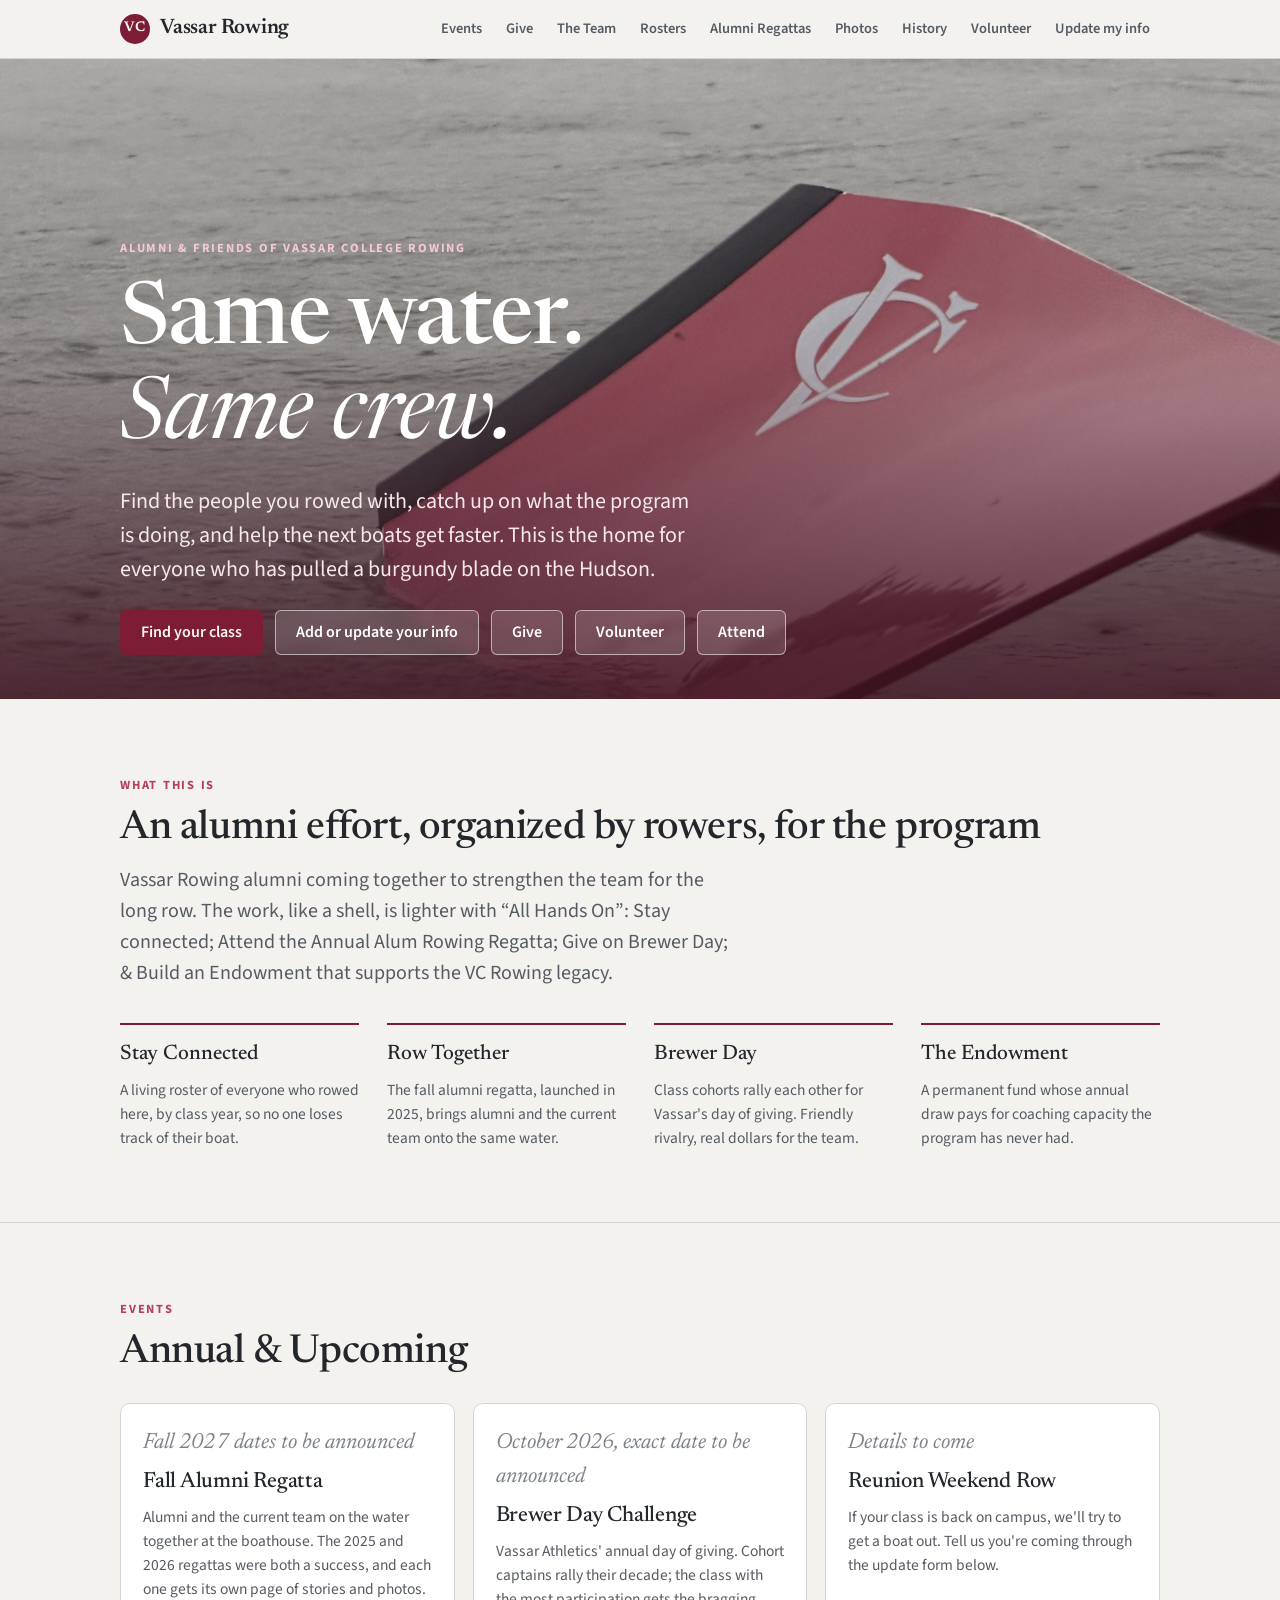
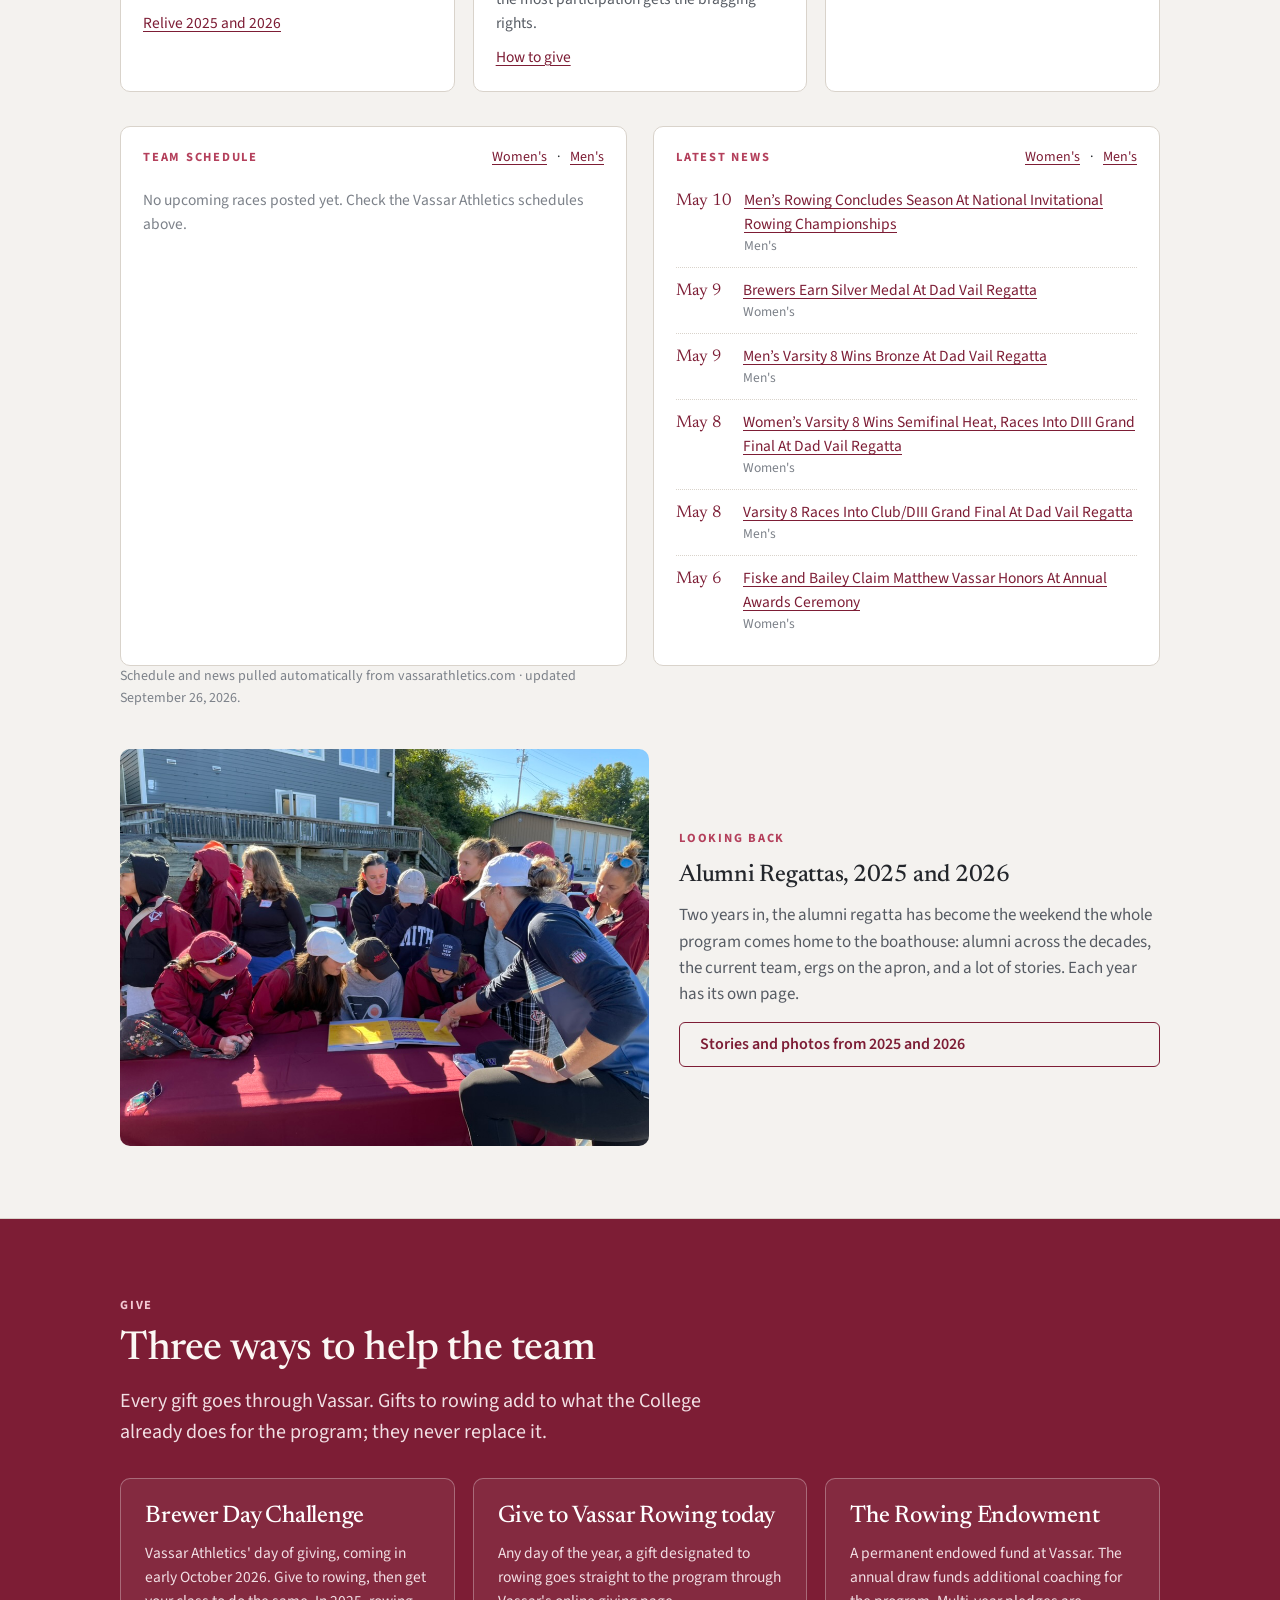
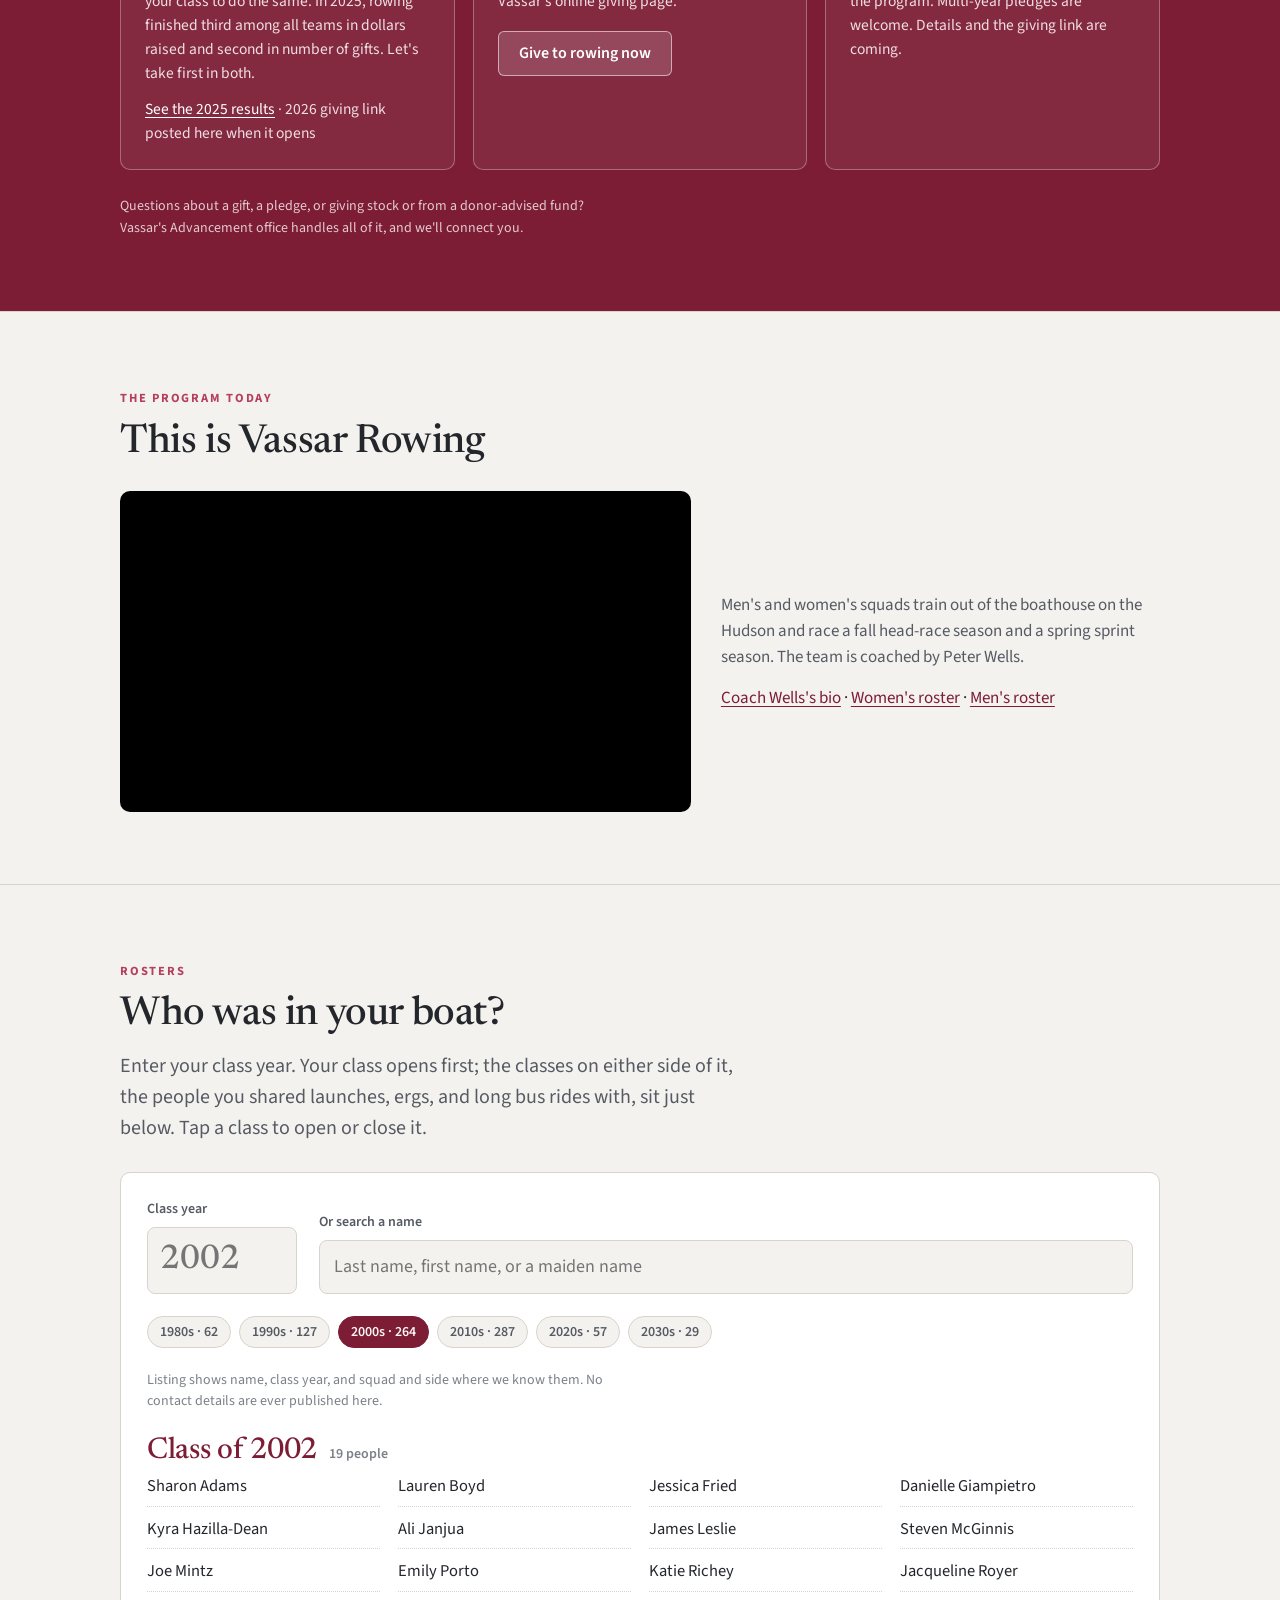
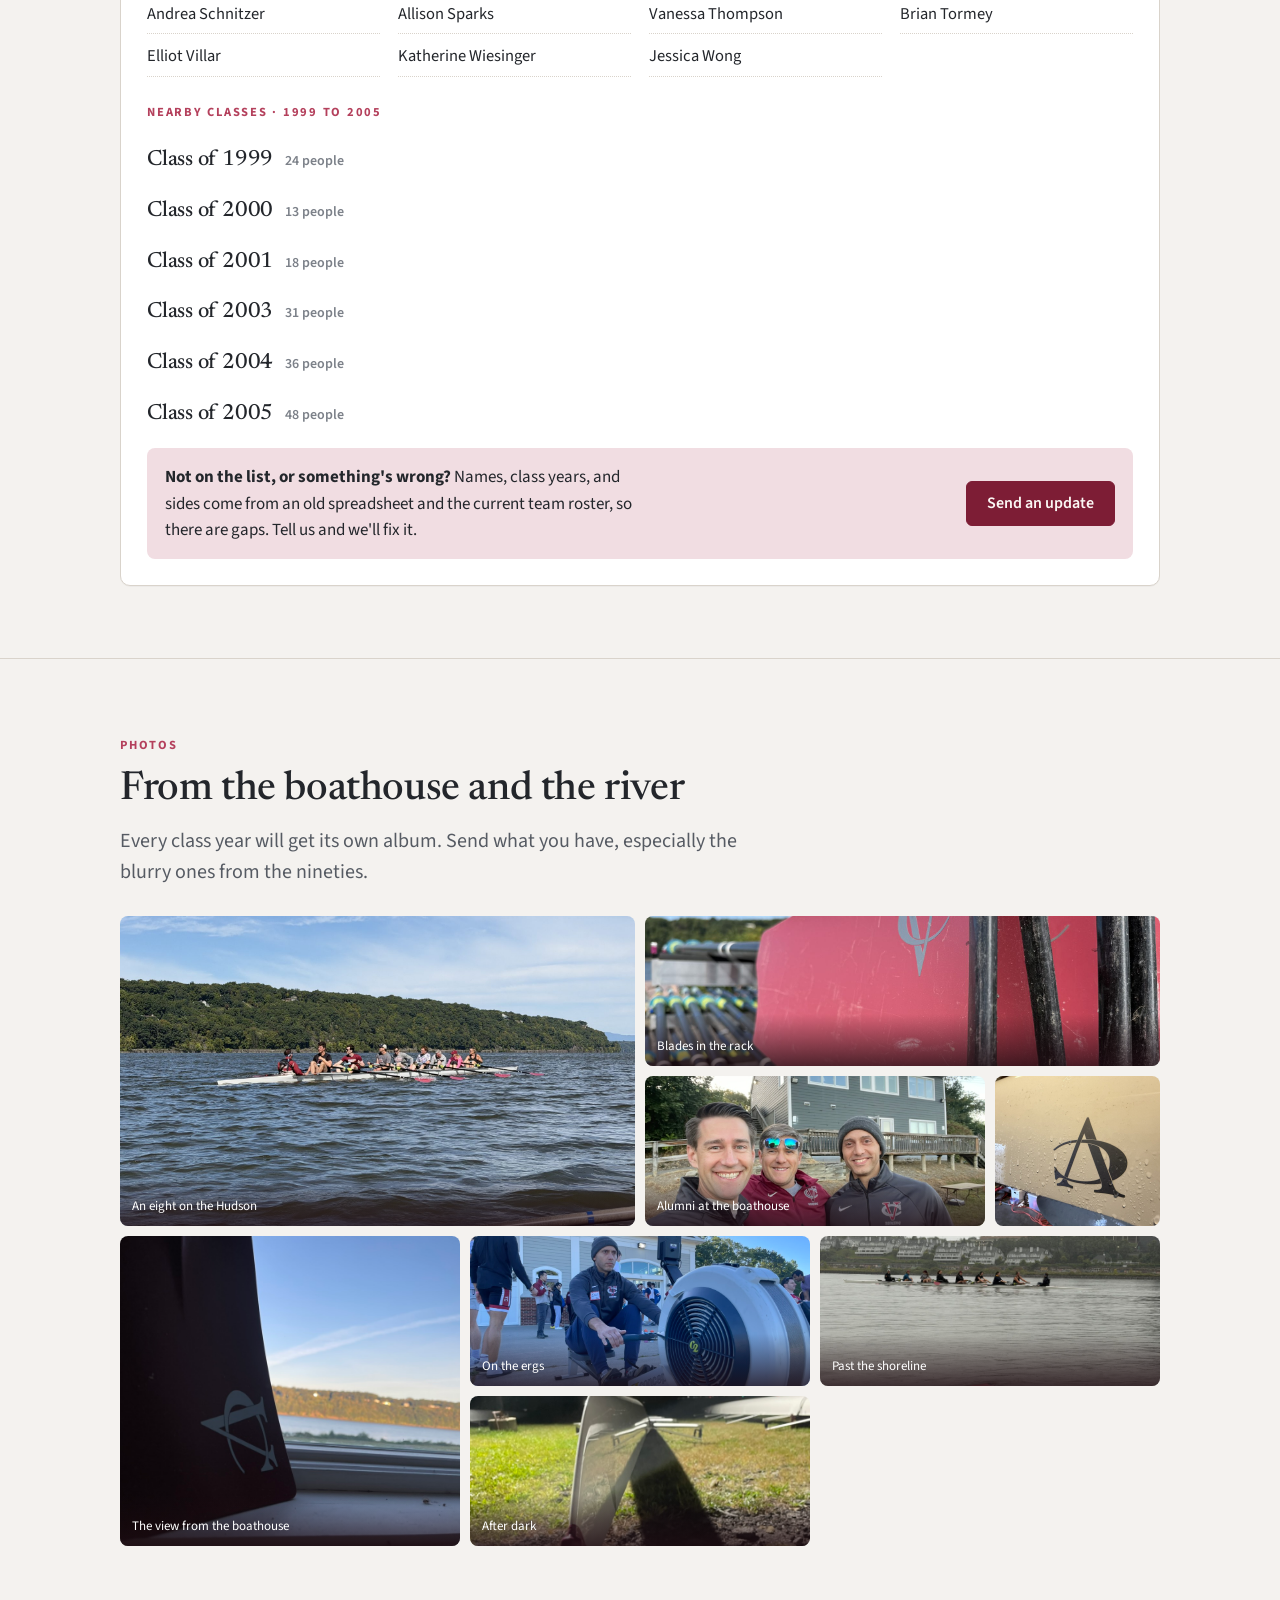
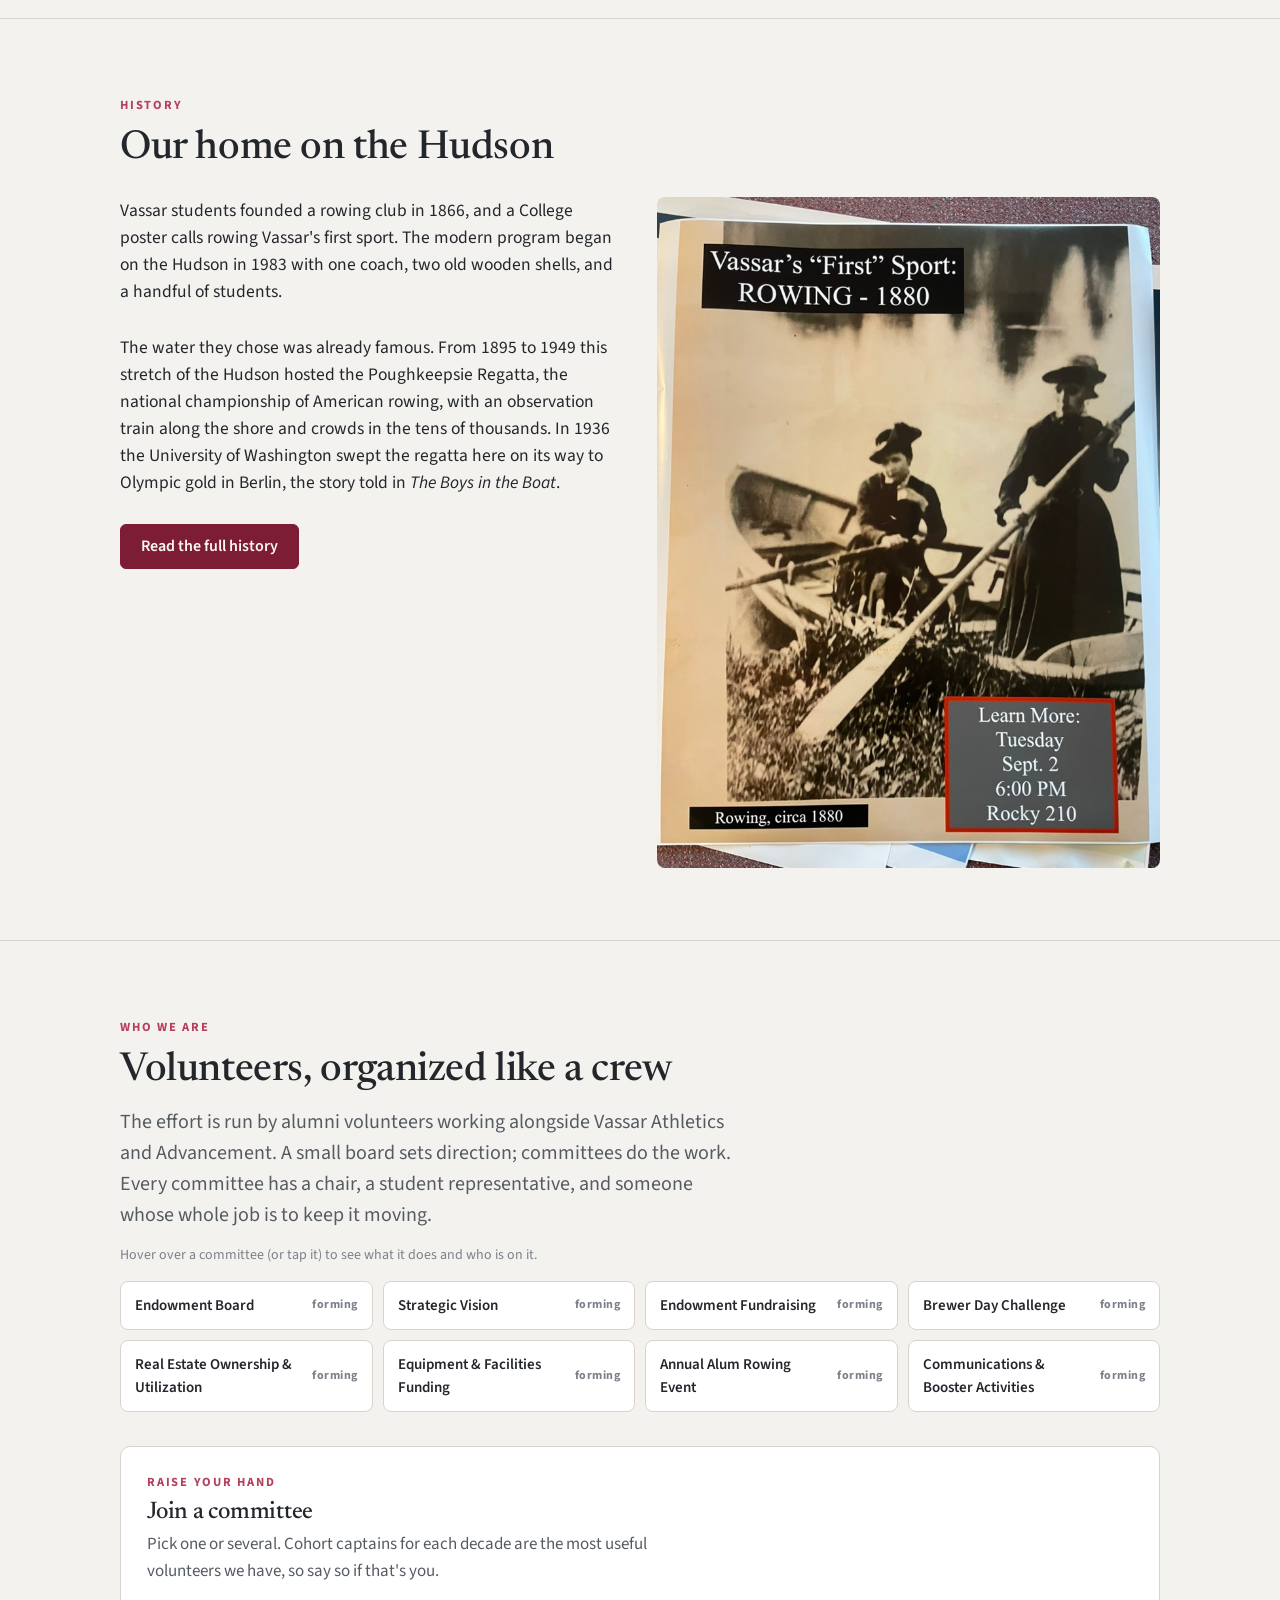
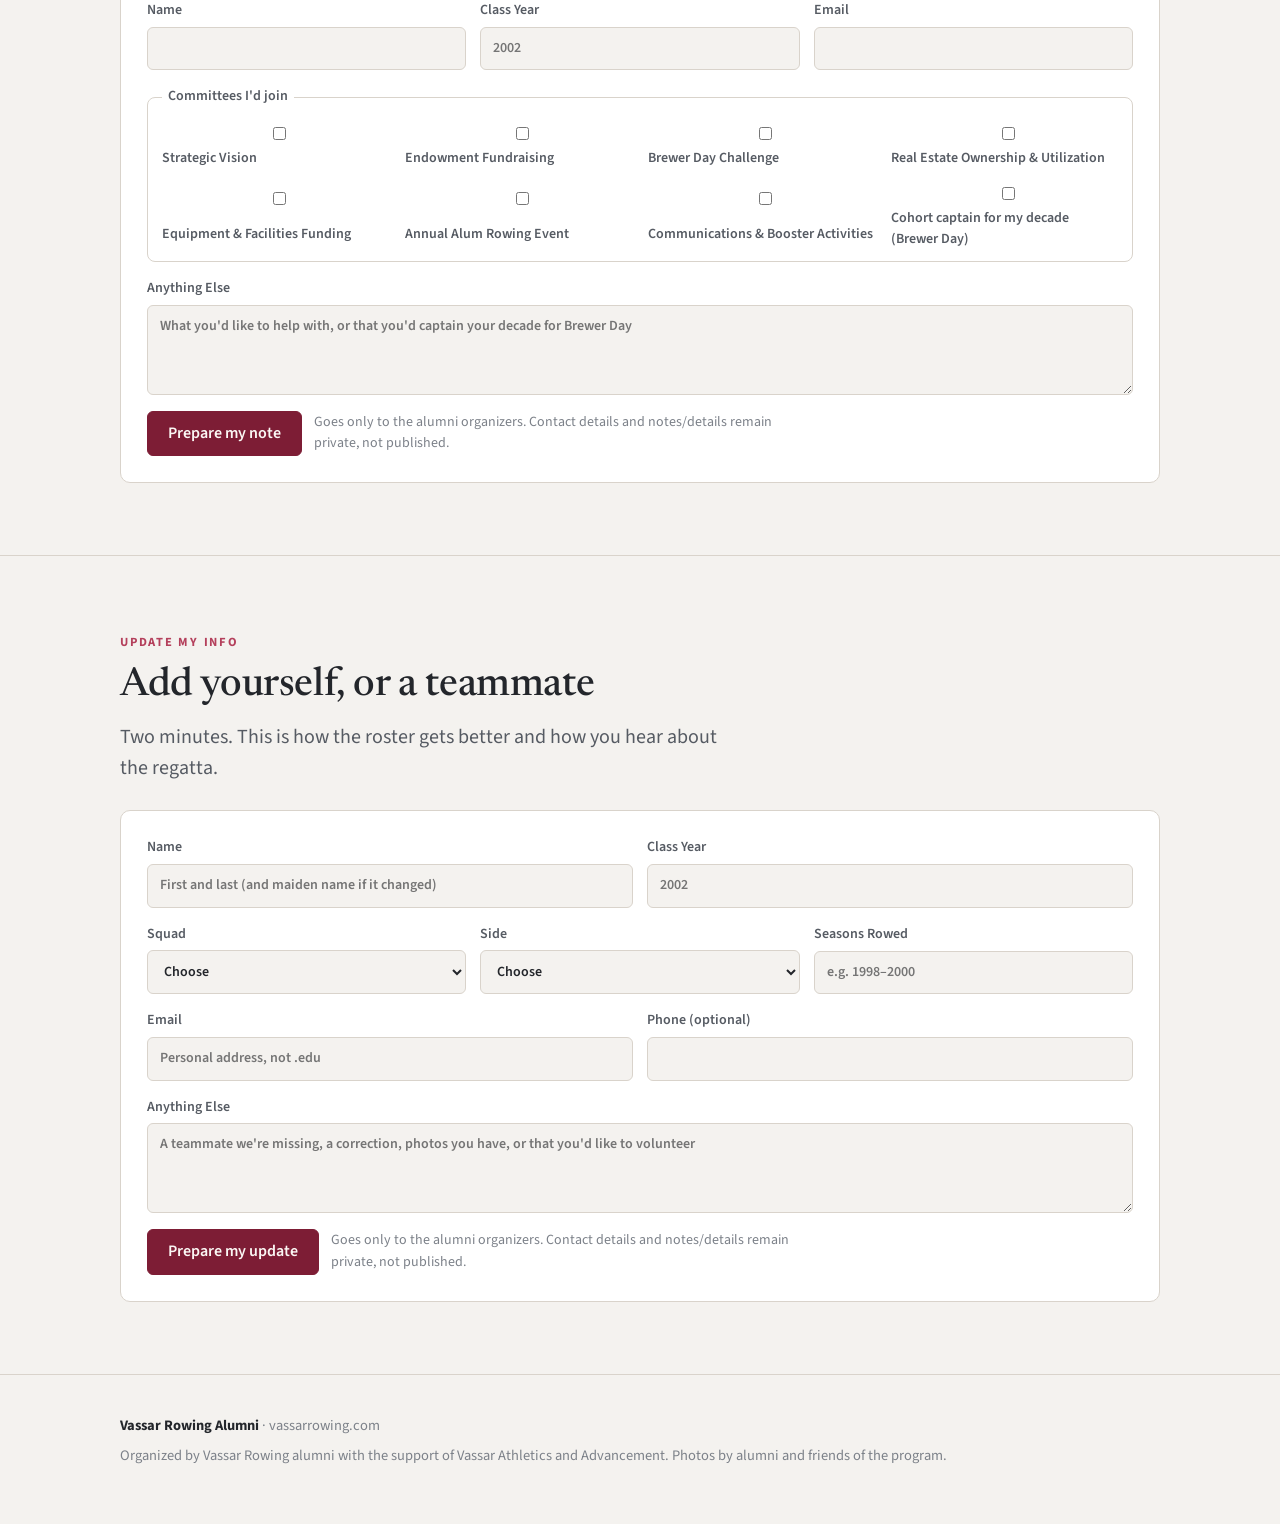
==== commit c5b1f72a: "Reorder home page (Events and Give up, Rosters lower), collapsible class rosters, 3x3 committee chec" ====
--- a/index.html
+++ b/index.html
@@ -18,7 +18,7 @@
   <div class="wrap">
     <a class="brand" href="#top"><span class="vc" aria-hidden="true">VC</span>Vassar Rowing</a>
     <div class="nav-links">
-      <a href="#rosters">Rosters</a><a href="#events">Events</a><a href="regattas.html">Alumni Regattas</a><a href="#program">The Team</a><a href="#photos">Photos</a><a href="#give">Give</a><a href="history.html">History</a><a href="#who">Who we are</a><a href="#update">Update my info</a>
+      <a href="#events">Events</a><a href="#give">Give</a><a href="#program">The Team</a><a href="#rosters">Rosters</a><a href="regattas.html">Alumni Regattas</a><a href="#photos">Photos</a><a href="history.html">History</a><a href="#who">Volunteer</a><a href="#update">Update my info</a>
     </div>
   </div>
 </nav>
@@ -53,28 +53,6 @@
   </div>
 </section>
 
-<section class="block" id="rosters">
-  <div class="wrap">
-    <span class="eyebrow">Rosters</span>
-    <h2 style="margin-top:10px">Who was in your boat?</h2>
-    <p class="lede" style="margin-top:14px">Enter your class year. You'll see your class first, then the classes on either side of it, the people you shared launches, ergs, and long bus rides with.</p>
-
-    <div class="roster-panel">
-      <div class="finder">
-        <label for="year">Class year<input id="year" type="number" inputmode="numeric" min="1900" max="2035" placeholder="2002" aria-describedby="year-help"></label>
-        <label for="q">Or search a name<input id="q" type="text" placeholder="Last name, first name, or a maiden name"></label>
-      </div>
-      <div class="chips" id="decades" aria-label="Jump to a decade"></div>
-      <p id="year-help" class="privacy">Listing shows name, class year, and squad and side where we know them. No contact details are ever published here.</p>
-      <div class="results" id="results"></div>
-      <div class="roster-note">
-        <p><strong>Not on the list, or something's wrong?</strong> Names, class years, and sides come from an old spreadsheet and the current team roster, so there are gaps. Tell us and we'll fix it.</p>
-        <a class="btn btn-primary" href="#update">Send an update</a>
-      </div>
-    </div>
-  </div>
-</section>
-
 <section class="block" id="events">
   <div class="wrap">
     <span class="eyebrow">Events</span>
@@ -109,6 +87,20 @@
   </div>
 </section>
 
+<section class="block give" id="give">
+  <div class="wrap">
+    <span class="eyebrow">Give</span>
+    <h2 style="margin-top:10px">Three ways to help the team</h2>
+    <p class="lede" style="margin-top:14px">Every gift goes through Vassar. Gifts to rowing add to what the College already does for the program; they never replace it.</p>
+    <div class="give-grid">
+      <div class="give-card"><h3>Brewer Day Challenge</h3><p>Vassar Athletics' day of giving, coming in early October 2026. Give to rowing, then get your class to do the same. In 2025, rowing finished third among all teams in dollars raised and second in number of gifts. Let's take first in both.</p><p><a href="https://www.givecampus.com/schools/VassarCollege/vassar-athletics-day-of-giving-2025" target="_blank" rel="noopener">See the 2025 results</a> &middot; 2026 giving link posted here when it opens</p></div>
+      <div class="give-card"><h3>Give to Vassar Rowing today</h3><p>Any day of the year, a gift designated to rowing goes straight to the program through Vassar's online giving page.</p><a class="btn btn-light" href="https://engage.vassar.edu/portal/online-giving-athletics?sys:gift:appeal=1588dc64-9080-dd3f-c507-9b34800c20a1" target="_blank" rel="noopener">Give to rowing now</a></div>
+      <div class="give-card"><h3>The Rowing Endowment</h3><p>A permanent endowed fund at Vassar. The annual draw funds additional coaching for the program. Multi-year pledges are welcome. Details and the giving link are coming.</p></div>
+    </div>
+    <p class="fine">Questions about a gift, a pledge, or giving stock or from a donor-advised fund? Vassar's Advancement office handles all of it, and we'll connect you.</p>
+  </div>
+</section>
+
 <section class="block" id="program">
   <div class="wrap">
     <span class="eyebrow">The program today</span>
@@ -118,6 +110,28 @@
       <div class="stack">
         <p class="measure" style="color:var(--ink-2)">Men's and women's squads train out of the boathouse on the Hudson and race a fall head-race season and a spring sprint season. The team is coached by Peter Wells.</p>
         <p><a href="https://www.vassarathletics.com/sports/mens-rowing/roster/coaches/peter-wells/1893" target="_blank" rel="noopener">Coach Wells's bio</a> &middot; <a href="https://www.vassarathletics.com/sports/womens-rowing/roster" target="_blank" rel="noopener">Women's roster</a> &middot; <a href="https://www.vassarathletics.com/sports/mens-rowing/roster" target="_blank" rel="noopener">Men's roster</a></p>
+      </div>
+    </div>
+  </div>
+</section>
+
+<section class="block" id="rosters">
+  <div class="wrap">
+    <span class="eyebrow">Rosters</span>
+    <h2 style="margin-top:10px">Who was in your boat?</h2>
+    <p class="lede" style="margin-top:14px">Enter your class year. Your class opens first; the classes on either side of it, the people you shared launches, ergs, and long bus rides with, sit just below. Tap a class to open or close it.</p>
+
+    <div class="roster-panel">
+      <div class="finder">
+        <label for="year">Class year<input id="year" type="number" inputmode="numeric" min="1900" max="2035" placeholder="2002" aria-describedby="year-help"></label>
+        <label for="q">Or search a name<input id="q" type="text" placeholder="Last name, first name, or a maiden name"></label>
+      </div>
+      <div class="chips" id="decades" aria-label="Jump to a decade"></div>
+      <p id="year-help" class="privacy">Listing shows name, class year, and squad and side where we know them. No contact details are ever published here.</p>
+      <div class="results" id="results"></div>
+      <div class="roster-note">
+        <p><strong>Not on the list, or something's wrong?</strong> Names, class years, and sides come from an old spreadsheet and the current team roster, so there are gaps. Tell us and we'll fix it.</p>
+        <a class="btn btn-primary" href="#update">Send an update</a>
       </div>
     </div>
   </div>
@@ -141,20 +155,6 @@
   </div>
 </section>
 
-<section class="block give" id="give">
-  <div class="wrap">
-    <span class="eyebrow">Give</span>
-    <h2 style="margin-top:10px">Three ways to help the team</h2>
-    <p class="lede" style="margin-top:14px">Every gift goes through Vassar. Gifts to rowing add to what the College already does for the program; they never replace it.</p>
-    <div class="give-grid">
-      <div class="give-card"><h3>Brewer Day Challenge</h3><p>Vassar Athletics' day of giving, coming in early October 2026. Give to rowing, then get your class to do the same. In 2025, rowing finished third among all teams in dollars raised and second in number of gifts. Let's take first in both.</p><p><a href="https://www.givecampus.com/schools/VassarCollege/vassar-athletics-day-of-giving-2025" target="_blank" rel="noopener">See the 2025 results</a> &middot; 2026 giving link posted here when it opens</p></div>
-      <div class="give-card"><h3>Give to Vassar Rowing today</h3><p>Any day of the year, a gift designated to rowing goes straight to the program through Vassar's online giving page.</p><a class="btn btn-light" href="https://engage.vassar.edu/portal/online-giving-athletics?sys:gift:appeal=1588dc64-9080-dd3f-c507-9b34800c20a1" target="_blank" rel="noopener">Give to rowing now</a></div>
-      <div class="give-card"><h3>The Rowing Endowment</h3><p>A permanent endowed fund at Vassar. The annual draw funds additional coaching for the program. Multi-year pledges are welcome. Details and the giving link are coming.</p></div>
-    </div>
-    <p class="fine">Questions about a gift, a pledge, or giving stock or from a donor-advised fund? Vassar's Advancement office handles all of it, and we'll connect you.</p>
-  </div>
-</section>
-
 <section class="block" id="history">
   <div class="wrap">
     <span class="eyebrow">History</span>
@@ -190,7 +190,7 @@
           <label>Class Year<input id="v-year" type="number" inputmode="numeric" placeholder="2002"></label>
           <label>Email<input id="v-email" type="email" autocomplete="email"></label>
         </div>
-        <fieldset class="checks" id="v-checks"><legend>Committees I'd join</legend></fieldset>
+        <fieldset class="checks grid-3x3" id="v-checks"><legend>Committees I'd join</legend></fieldset>
         <label>Anything Else<textarea id="v-note" placeholder="What you'd like to help with, or that you'd captain your decade for Brewer Day"></textarea></label>
         <div style="display:flex;gap:12px;flex-wrap:wrap;align-items:center">
           <button class="btn btn-primary" type="submit">Prepare my note</button>
--- a/styles.css
+++ b/styles.css
@@ -159,8 +159,19 @@
 @media (max-width:760px){.history{grid-template-columns:1fr}}
 
 /* who */
-.committees{display:grid;grid-template-columns:repeat(auto-fit,minmax(230px,1fr));gap:10px;margin-top:26px;padding:0;list-style:none}
-.committees li{padding:12px 14px;border:1px solid var(--line);border-radius:8px;background:var(--surface);font-weight:600;font-size:15px}
+.committees{display:grid;grid-template-columns:repeat(auto-fit,minmax(240px,1fr));gap:10px;margin-top:14px}
+.cmte{border:1px solid var(--line);border-radius:8px;background:var(--surface);padding:12px 14px;cursor:pointer;display:grid;gap:8px;transition:border-color .15s}
+.cmte:hover,.cmte:focus-within,.cmte.open{border-color:var(--burg)}
+.cmte .cmte-name{font-weight:600;font-size:15px;display:flex;justify-content:space-between;align-items:center;gap:8px}
+.cmte .cmte-name .n{font-size:12px;font-weight:700;color:var(--muted);letter-spacing:.04em}
+.cmte .cmte-body{display:none;font-size:14.5px;color:var(--ink-2)}
+.cmte:hover .cmte-body,.cmte:focus-within .cmte-body,.cmte.open .cmte-body{display:grid;gap:8px}
+.cmte .members{font-size:14px;color:var(--ink);line-height:1.45}
+.cmte .members .lbl{font-size:11px;font-weight:700;letter-spacing:.08em;text-transform:uppercase;color:var(--rose);display:block;margin-bottom:2px}
+.checks{border:1px solid var(--line);border-radius:8px;padding:12px 14px 6px;display:grid;grid-template-columns:repeat(auto-fit,minmax(220px,1fr));gap:6px 16px;margin:0}
+.checks legend{font-size:14px;font-weight:600;color:var(--ink-2);padding:0 6px}
+.checks label{display:flex;align-items:center;gap:8px;font-size:15px;font-weight:500;color:var(--ink);padding:4px 0}
+.checks input{width:auto}
 
 /* update form */
 .form{background:var(--surface);border:1px solid var(--line);border-radius:10px;padding:26px;margin-top:26px;display:grid;gap:16px}
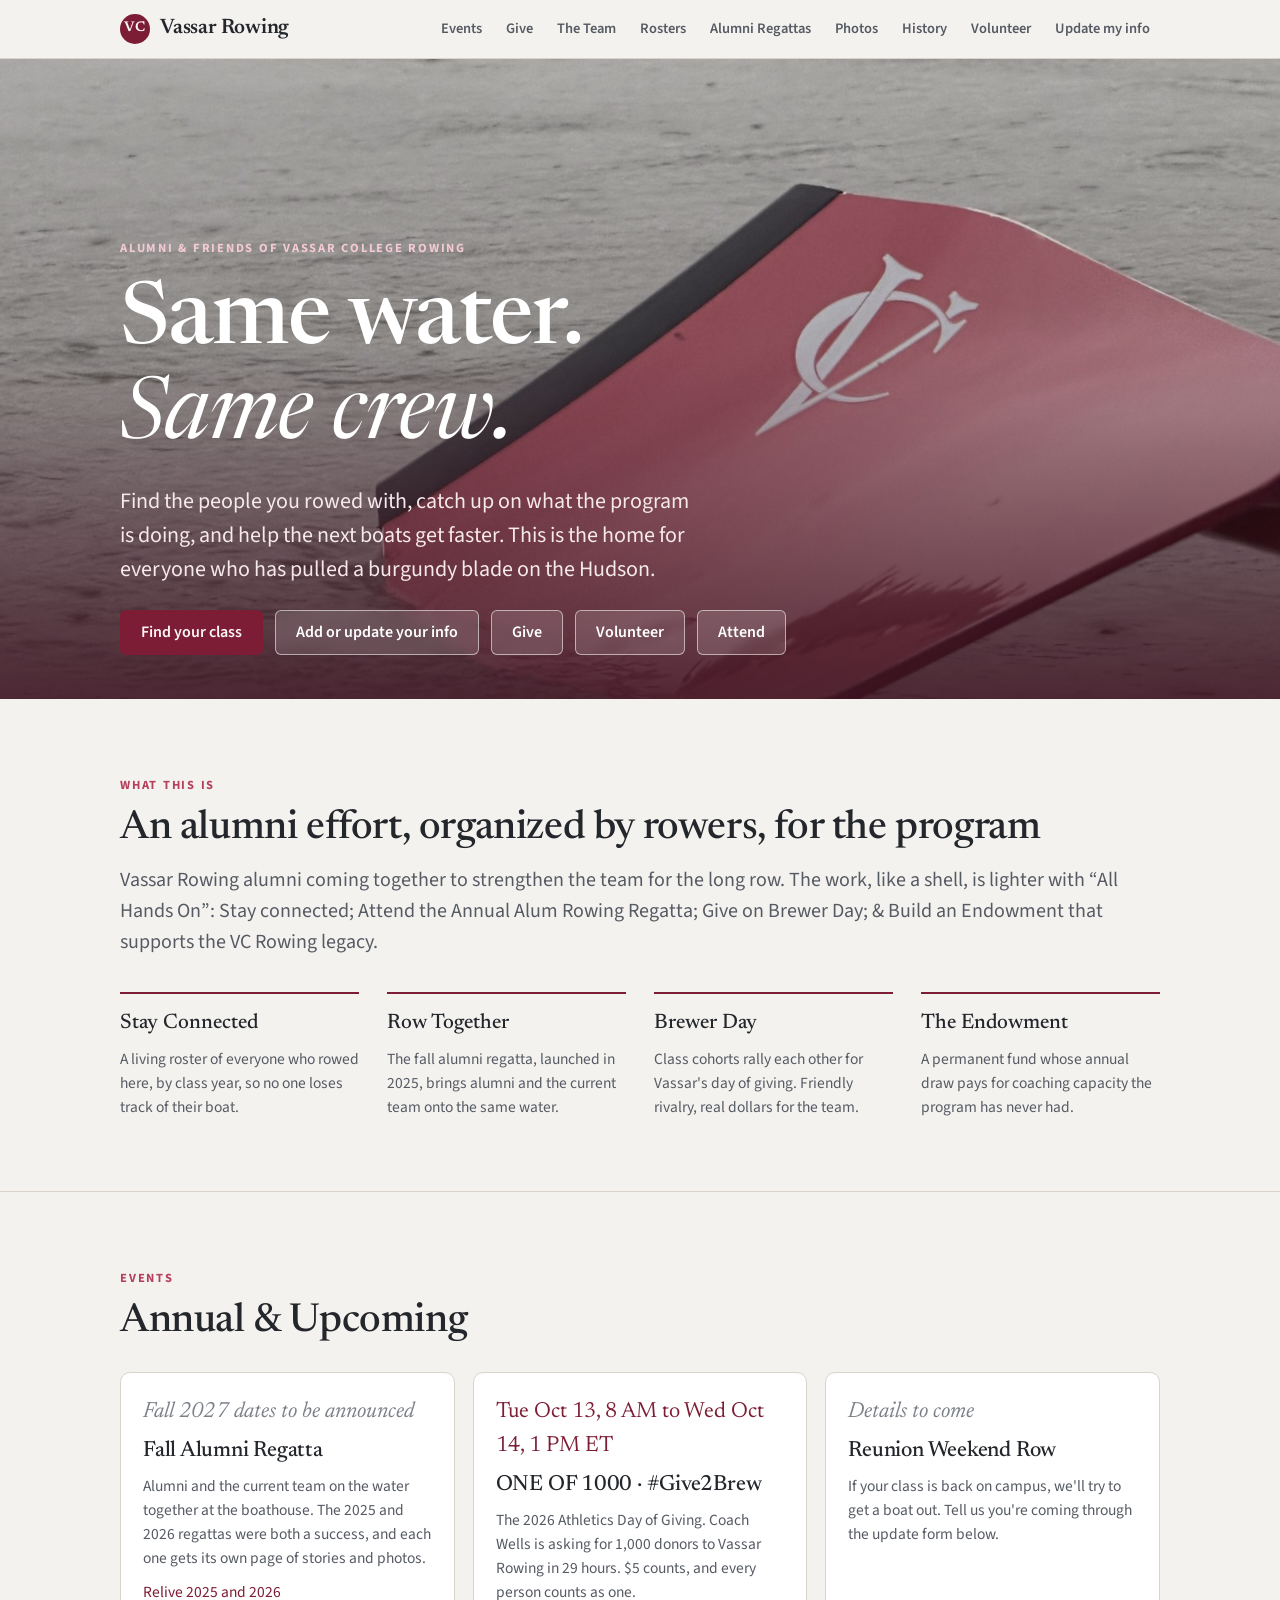
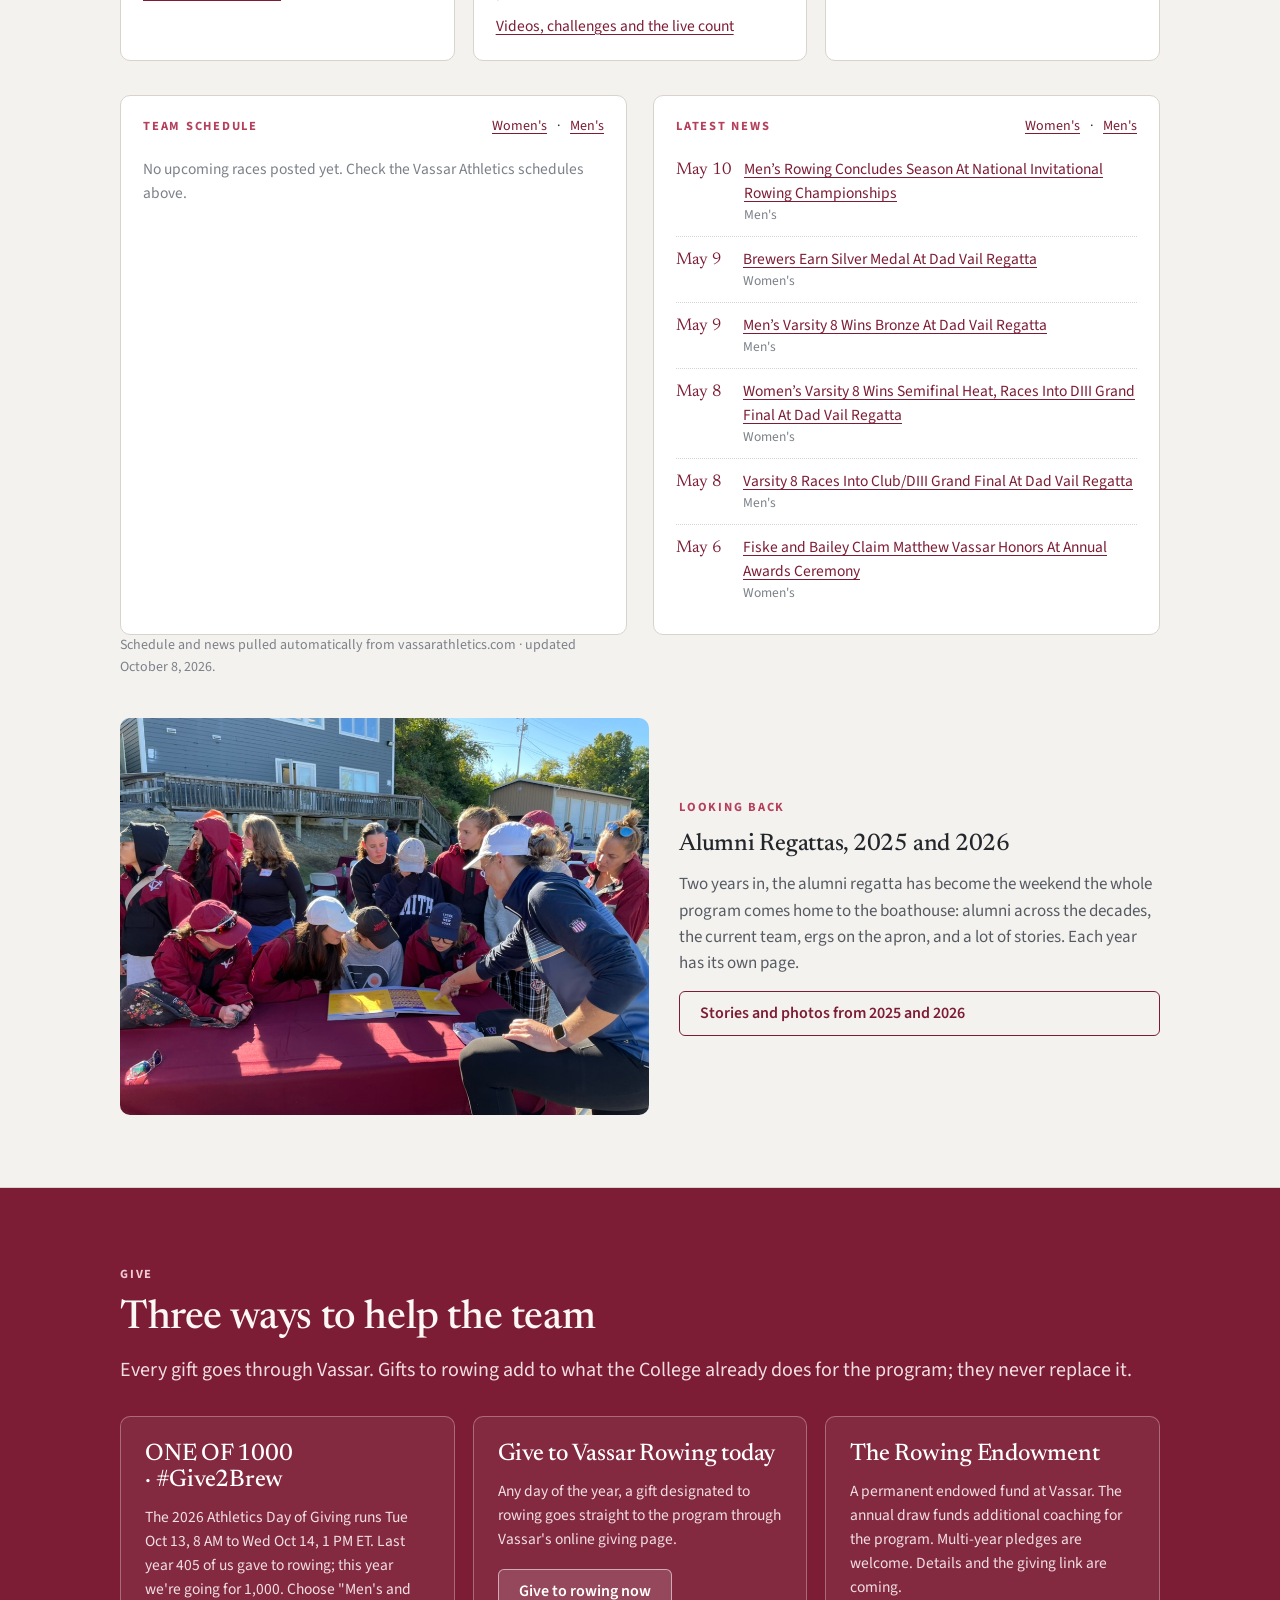
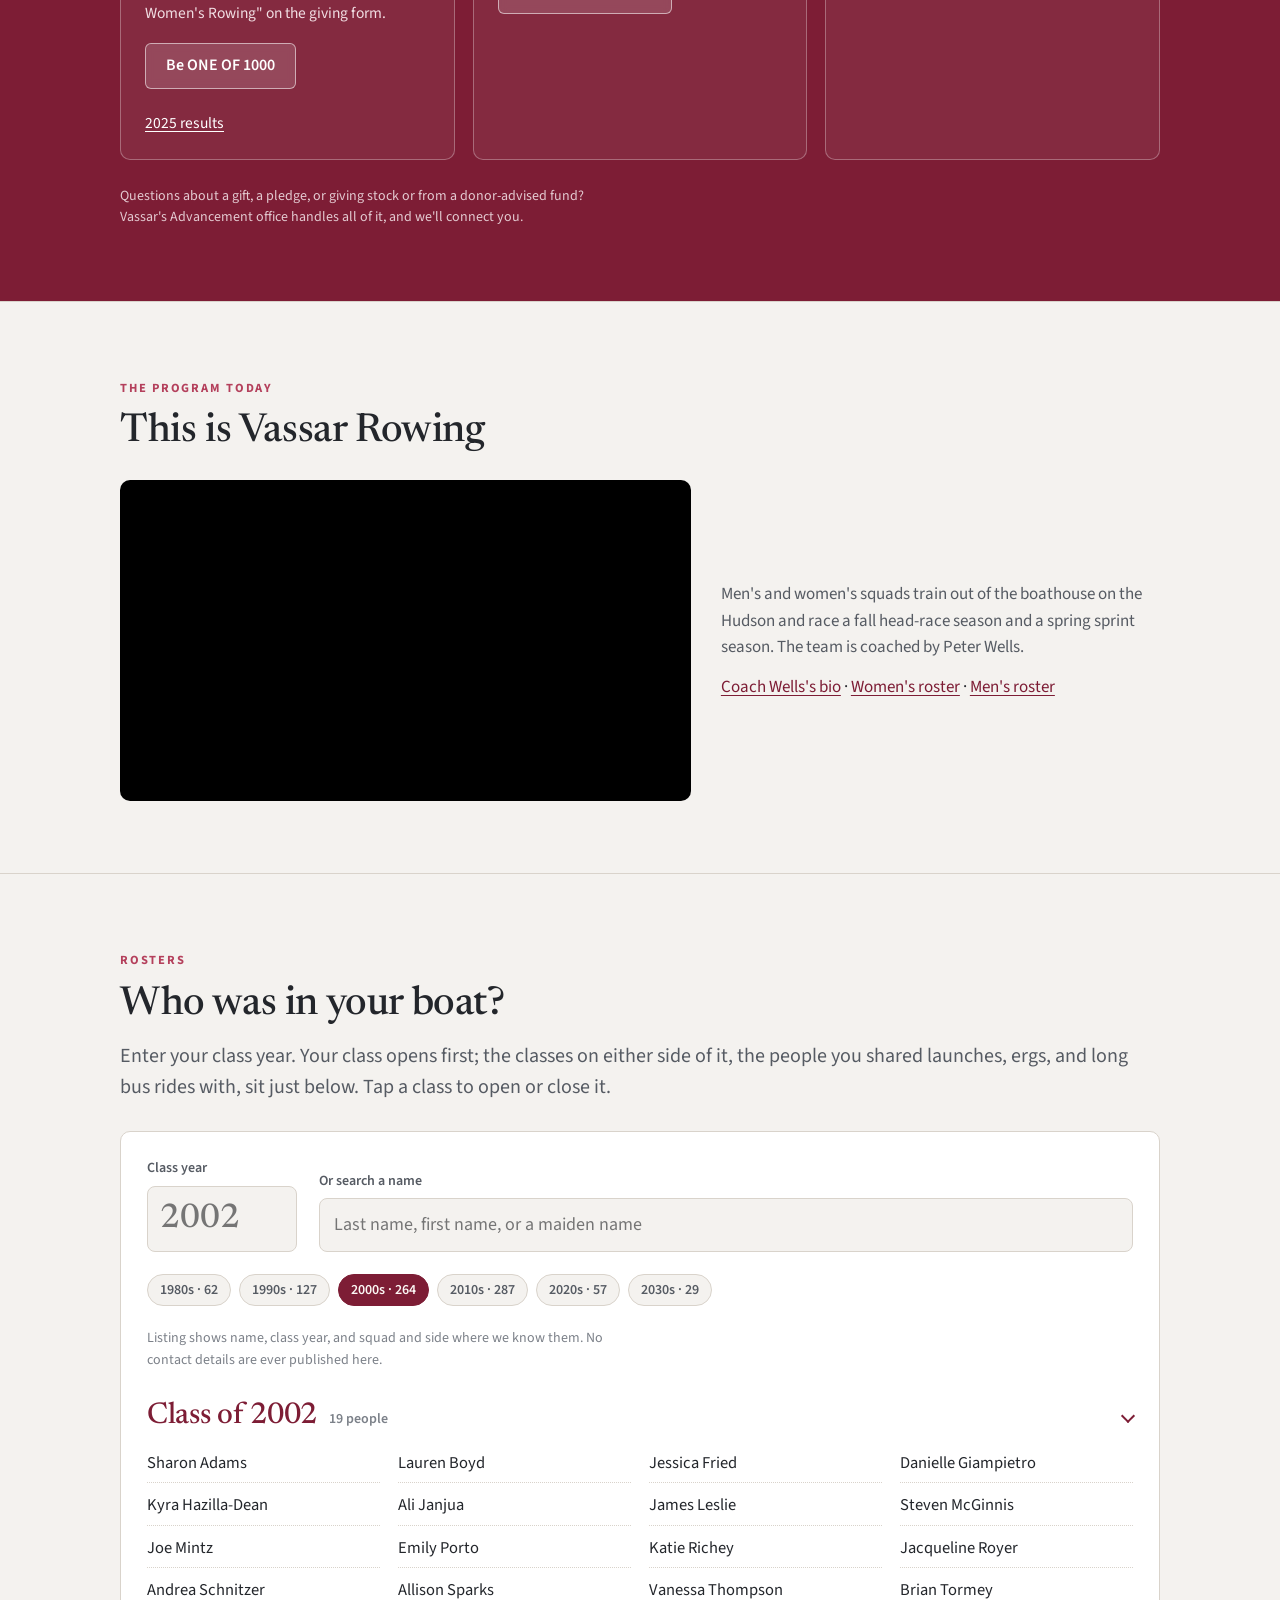
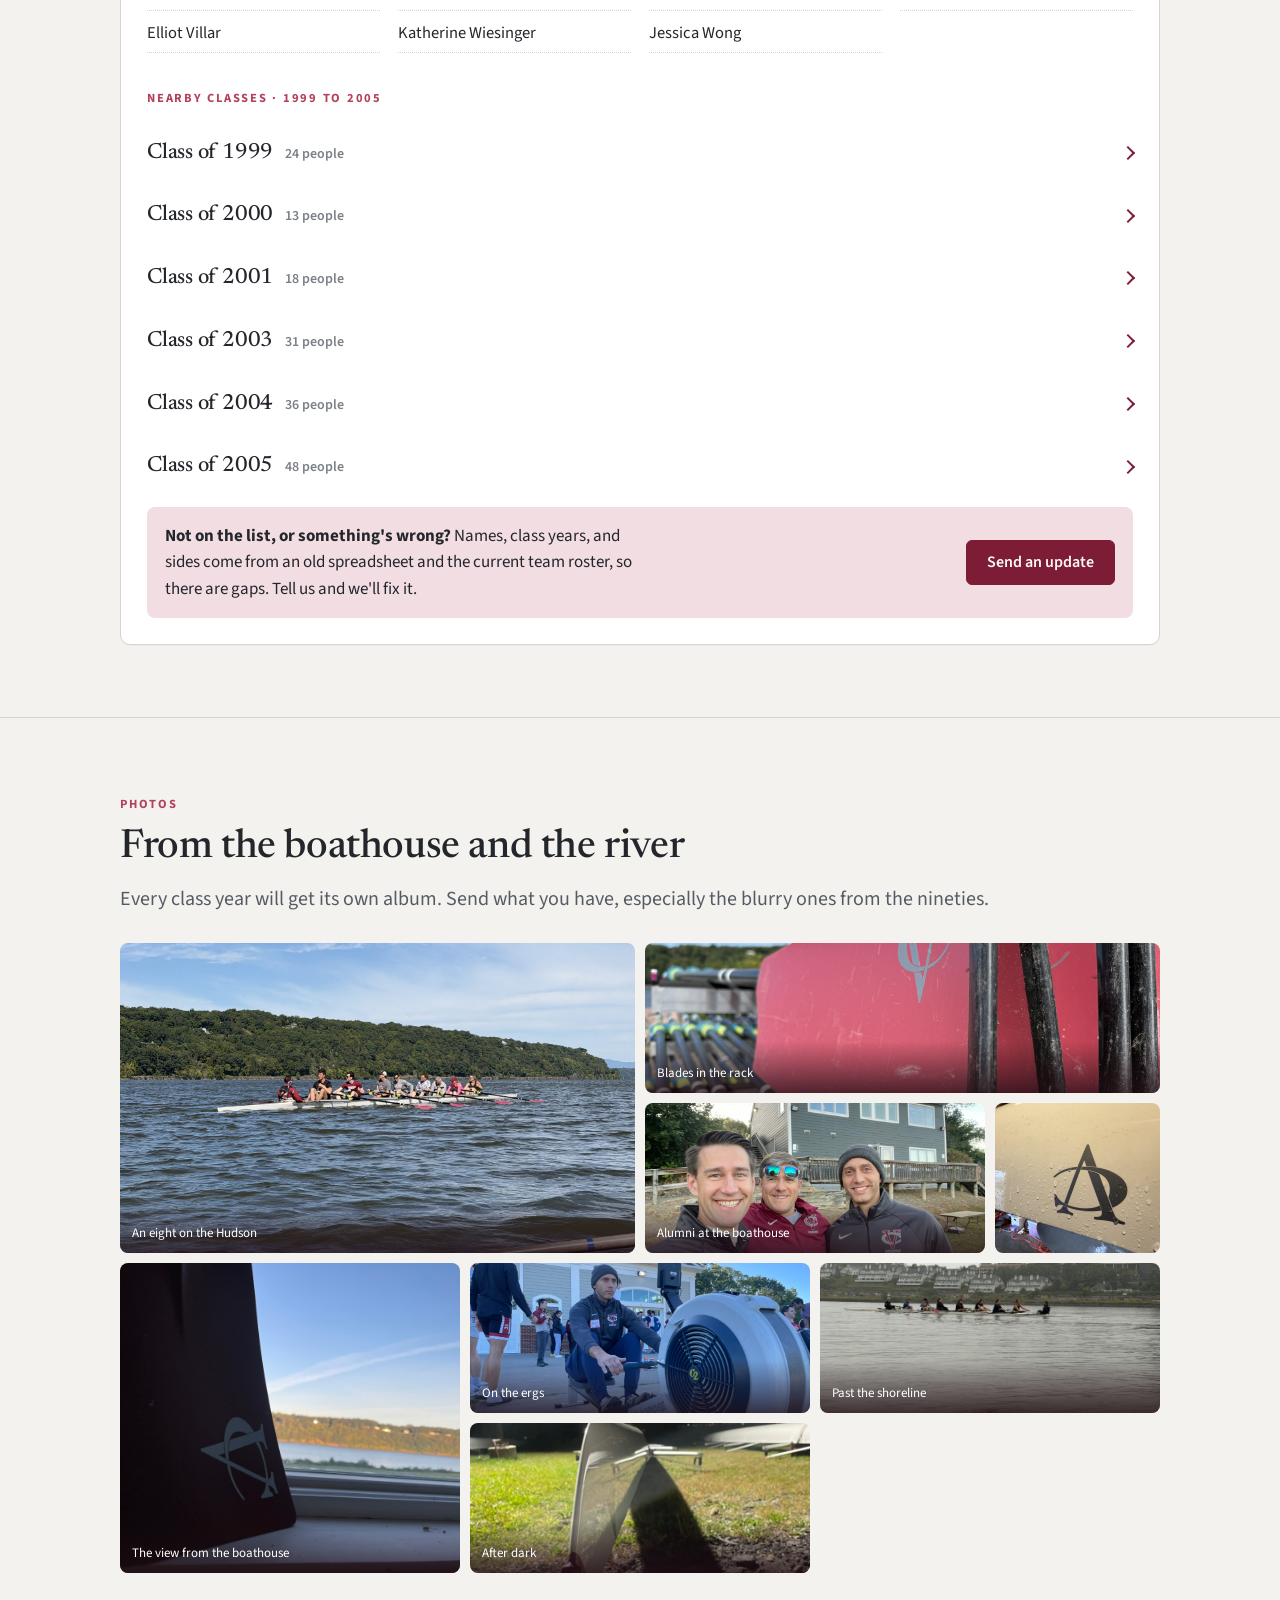
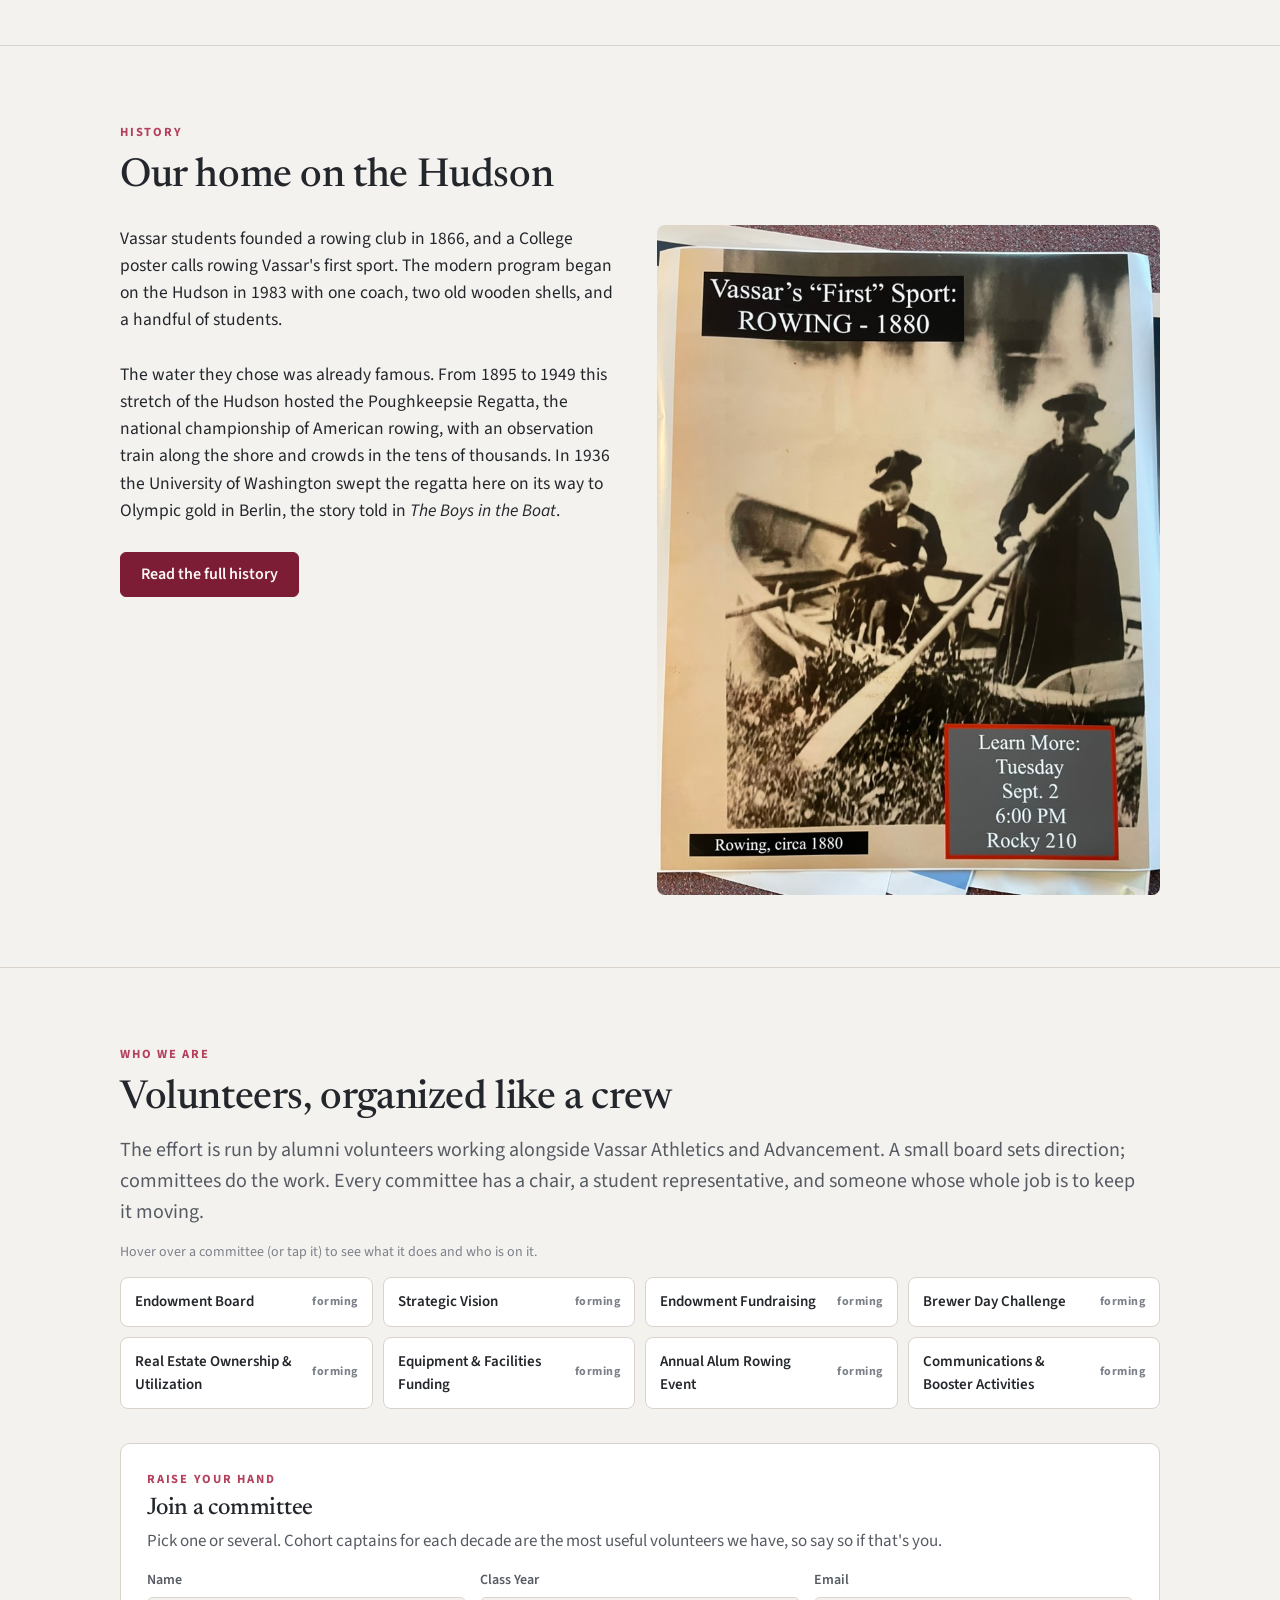
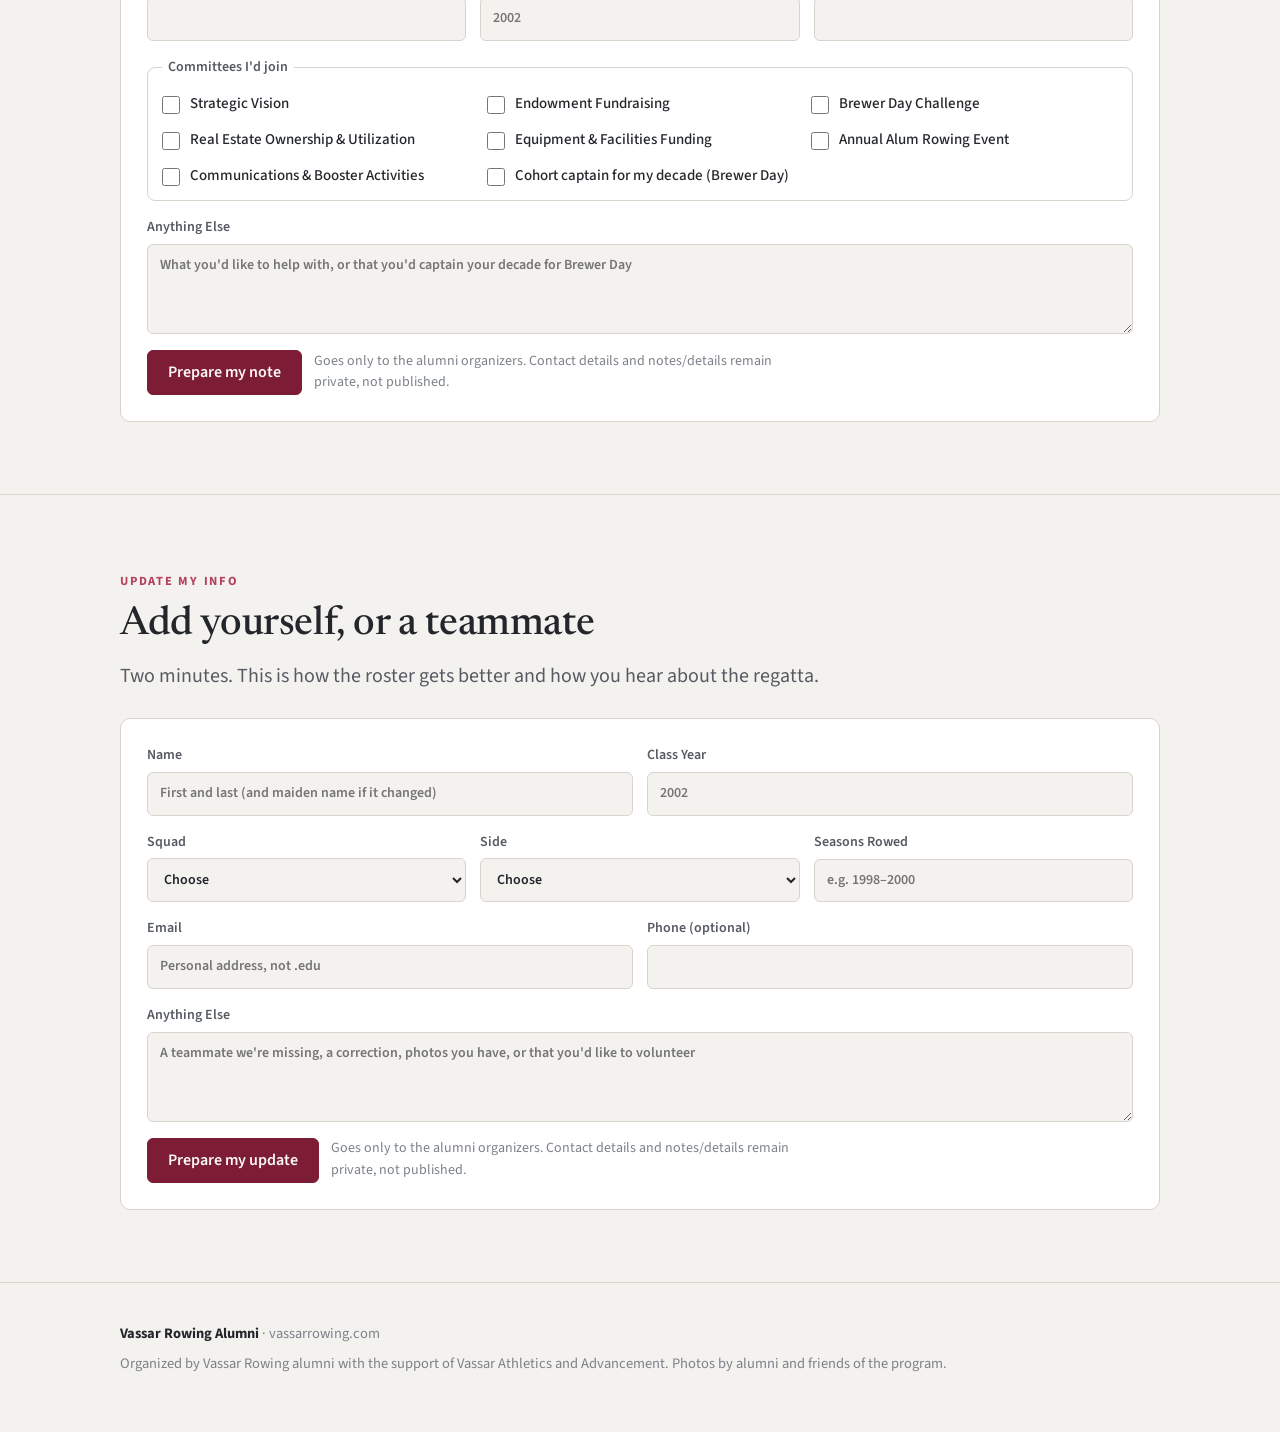
==== commit 3c4293c1: "Home: link ONE OF 1000 campaign page (top strip, event card, give card) Co-Authored-By: Claude Opus " ====
--- a/index.html
+++ b/index.html
@@ -23,6 +23,8 @@
   </div>
 </nav>
 
+<a class="g2b-strip" href="Give2Brew2026/" style="display:block;background:var(--burg-deep);color:#fff;text-align:center;padding:10px 16px;font-weight:600;font-size:15px;text-decoration:none">ONE OF 1000 &middot; #Give2Brew &middot; Tue Oct 13, 8 AM to Wed Oct 14, 1 PM ET &middot; <span style="text-decoration:underline;text-underline-offset:3px">Videos and live count</span></a>
+<script>if(new Date()>new Date('2026-10-16T00:00:00-04:00'))document.querySelector('.g2b-strip').remove();</script>
 <header class="hero" id="top">
   <img src="photos/hero-blade.jpg" alt="A Vassar blade, burgundy with the VC mark, resting on the Hudson">
   <div class="wrap">
@@ -59,7 +61,7 @@
     <h2 style="margin-top:10px">Annual &amp; Upcoming</h2>
     <div class="events">
       <div class="event"><span class="when tbd">Fall 2027 dates to be announced</span><h3>Fall Alumni Regatta</h3><p>Alumni and the current team on the water together at the boathouse. The 2025 and 2026 regattas were both a success, and each one gets its own page of stories and photos.</p><p><a href="regattas.html">Relive 2025 and 2026</a></p></div>
-      <div class="event"><span class="when tbd">October 2026, exact date to be announced</span><h3>Brewer Day Challenge</h3><p>Vassar Athletics' annual day of giving. Cohort captains rally their decade; the class with the most participation gets the bragging rights.</p><p><a href="#give">How to give</a></p></div>
+      <div class="event"><span class="when">Tue Oct 13, 8 AM to Wed Oct 14, 1 PM ET</span><h3>ONE OF 1000 &middot; #Give2Brew</h3><p>The 2026 Athletics Day of Giving. Coach Wells is asking for 1,000 donors to Vassar Rowing in 29 hours. $5 counts, and every person counts as one.</p><p><a href="Give2Brew2026/">Videos, challenges and the live count</a></p></div>
       <div class="event"><span class="when tbd">Details to come</span><h3>Reunion Weekend Row</h3><p>If your class is back on campus, we'll try to get a boat out. Tell us you're coming through the update form below.</p></div>
     </div>
 
@@ -93,7 +95,7 @@
     <h2 style="margin-top:10px">Three ways to help the team</h2>
     <p class="lede" style="margin-top:14px">Every gift goes through Vassar. Gifts to rowing add to what the College already does for the program; they never replace it.</p>
     <div class="give-grid">
-      <div class="give-card"><h3>Brewer Day Challenge</h3><p>Vassar Athletics' day of giving, coming in early October 2026. Give to rowing, then get your class to do the same. In 2025, rowing finished third among all teams in dollars raised and second in number of gifts. Let's take first in both.</p><p><a href="https://www.givecampus.com/schools/VassarCollege/vassar-athletics-day-of-giving-2025" target="_blank" rel="noopener">See the 2025 results</a> &middot; 2026 giving link posted here when it opens</p></div>
+      <div class="give-card"><h3>ONE OF 1000 &middot; #Give2Brew</h3><p>The 2026 Athletics Day of Giving runs Tue Oct 13, 8 AM to Wed Oct 14, 1 PM ET. Last year 405 of us gave to rowing; this year we're going for 1,000. Choose "Men's and Women's Rowing" on the giving form.</p><a class="btn btn-light" href="Give2Brew2026/">Be ONE OF 1000</a><p style="margin-top:10px"><a href="https://www.givecampus.com/schools/VassarCollege/vassar-athletics-day-of-giving-2025" target="_blank" rel="noopener">2025 results</a></p></div>
       <div class="give-card"><h3>Give to Vassar Rowing today</h3><p>Any day of the year, a gift designated to rowing goes straight to the program through Vassar's online giving page.</p><a class="btn btn-light" href="https://engage.vassar.edu/portal/online-giving-athletics?sys:gift:appeal=1588dc64-9080-dd3f-c507-9b34800c20a1" target="_blank" rel="noopener">Give to rowing now</a></div>
       <div class="give-card"><h3>The Rowing Endowment</h3><p>A permanent endowed fund at Vassar. The annual draw funds additional coaching for the program. Multi-year pledges are welcome. Details and the giving link are coming.</p></div>
     </div>
--- a/styles.css
+++ b/styles.css
@@ -33,8 +33,8 @@
 img{max-width:100%;display:block}
 .wrap{max-width:1080px;margin:0 auto;padding-inline:20px}
 .eyebrow{font-size:12.5px;font-weight:700;letter-spacing:.14em;text-transform:uppercase;color:var(--rose)}
-.lede{font-size:20px;color:var(--ink-2);max-width:62ch}
-.measure{max-width:65ch}
+.lede{font-size:20px;color:var(--ink-2);max-width:100%;text-wrap:pretty}
+.measure{max-width:100%;text-wrap:pretty}
 section.block{padding-block:72px}
 section.block + section.block{border-top:1px solid var(--line)}
 .stack{display:grid;gap:14px}
@@ -85,6 +85,12 @@
 .chip:hover,.chip[aria-pressed=true]{background:var(--burg);color:var(--on-burg);border-color:var(--burg)}
 .results{display:grid;gap:26px}
 .class-group{display:grid;gap:10px}
+details.class-group{gap:0}
+details.class-group > summary{list-style:none;cursor:pointer;display:flex;align-items:baseline;gap:12px;flex-wrap:wrap;padding:6px 0}
+details.class-group > summary::-webkit-details-marker{display:none}
+details.class-group > summary .caret{margin-left:auto;width:10px;height:10px;border-right:2px solid var(--burg);border-bottom:2px solid var(--burg);transform:rotate(-45deg);transition:transform .15s;align-self:center}
+details.class-group[open] > summary .caret{transform:rotate(45deg)}
+details.class-group > .names{margin-top:6px;margin-bottom:10px}
 .class-head{display:flex;align-items:baseline;gap:12px;flex-wrap:wrap}
 .class-head h3{font-size:22px}
 .class-head.pinned h3{font-size:30px;color:var(--burg)}
@@ -168,10 +174,11 @@
 .cmte:hover .cmte-body,.cmte:focus-within .cmte-body,.cmte.open .cmte-body{display:grid;gap:8px}
 .cmte .members{font-size:14px;color:var(--ink);line-height:1.45}
 .cmte .members .lbl{font-size:11px;font-weight:700;letter-spacing:.08em;text-transform:uppercase;color:var(--rose);display:block;margin-bottom:2px}
-.checks{border:1px solid var(--line);border-radius:8px;padding:12px 14px 6px;display:grid;grid-template-columns:repeat(auto-fit,minmax(220px,1fr));gap:6px 16px;margin:0}
+.checks{border:1px solid var(--line);border-radius:8px;padding:12px 14px 10px;display:grid;grid-template-columns:repeat(3,1fr);gap:8px 18px;margin:0}
+@media (max-width:760px){.checks{grid-template-columns:1fr}}
 .checks legend{font-size:14px;font-weight:600;color:var(--ink-2);padding:0 6px}
-.checks label{display:flex;align-items:center;gap:8px;font-size:15px;font-weight:500;color:var(--ink);padding:4px 0}
-.checks input{width:auto}
+.form .checks label{display:grid;grid-template-columns:18px 1fr;align-items:start;gap:10px;font-size:15px;font-weight:500;color:var(--ink);padding:4px 0;line-height:1.3}
+.form .checks input[type=checkbox]{width:18px;height:18px;margin:2px 0 0;padding:0;accent-color:var(--burg);border-radius:3px}
 
 /* update form */
 .form{background:var(--surface);border:1px solid var(--line);border-radius:10px;padding:26px;margin-top:26px;display:grid;gap:16px}
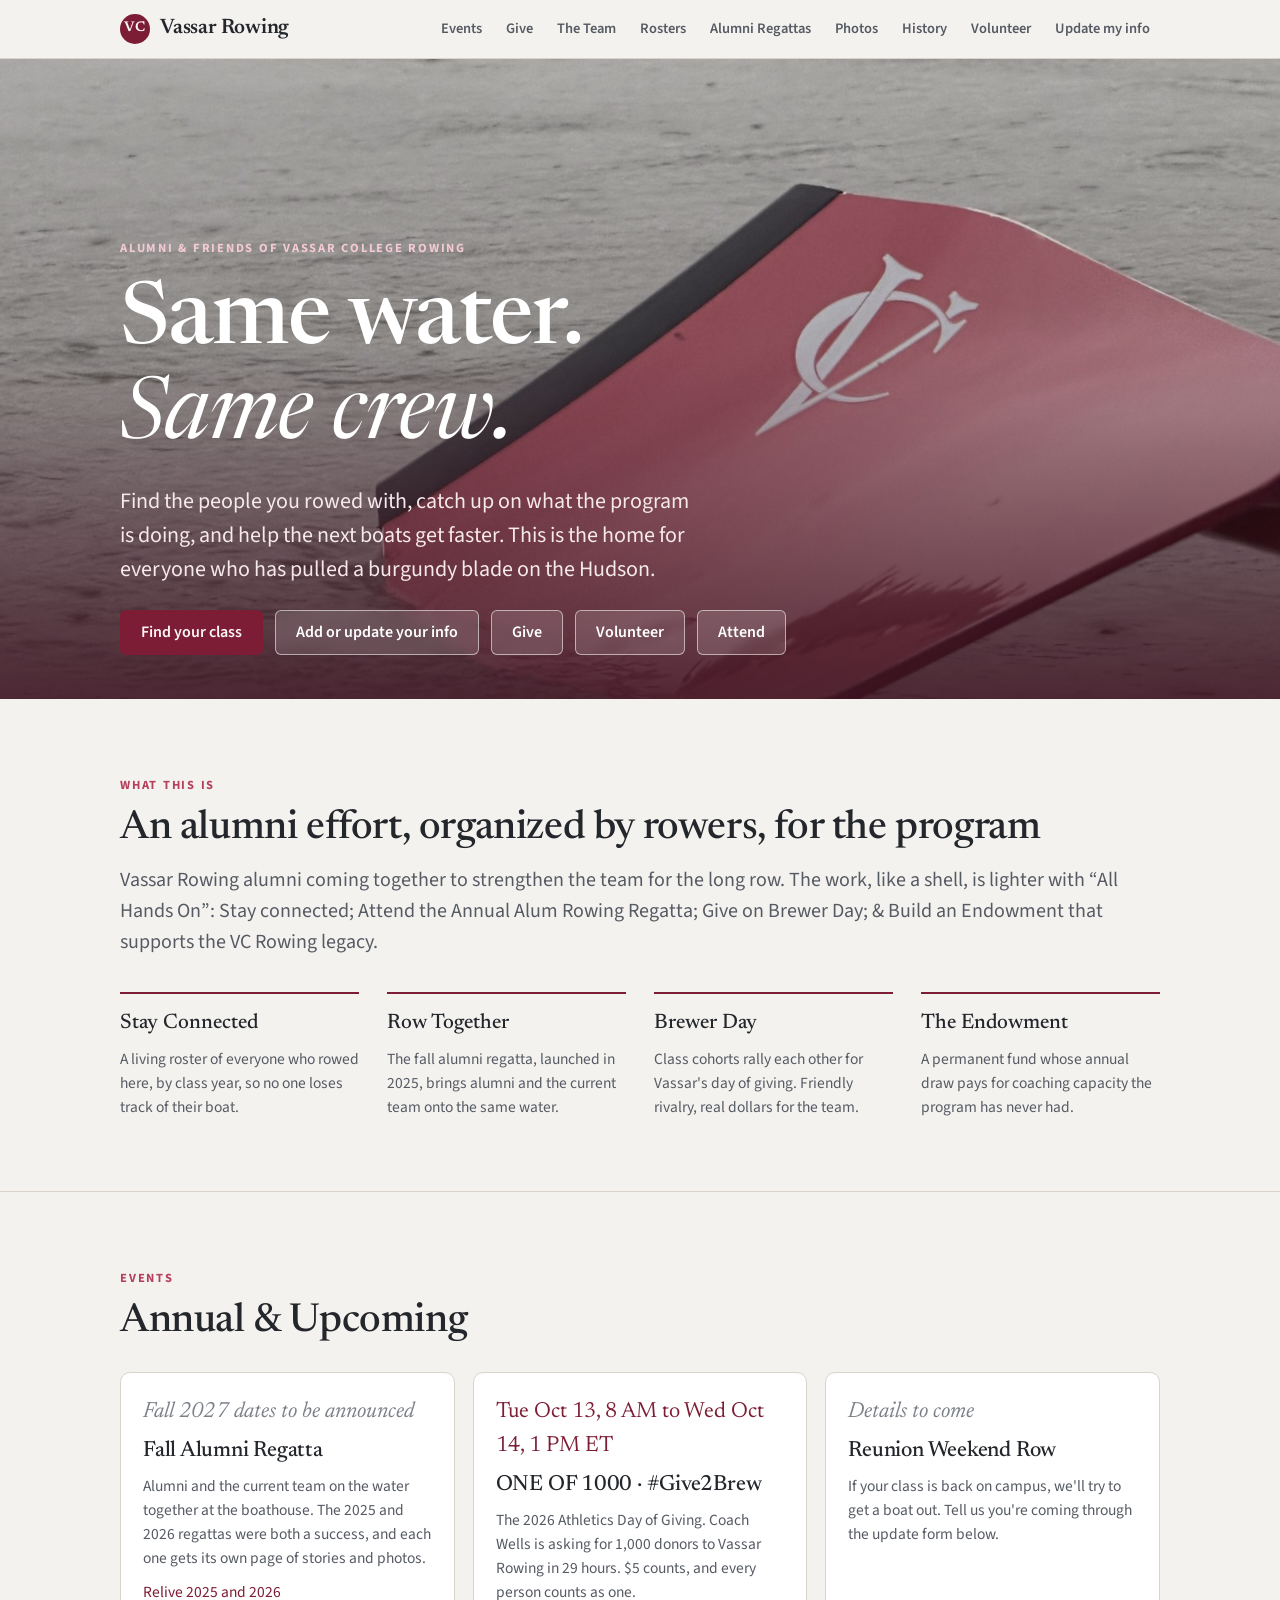
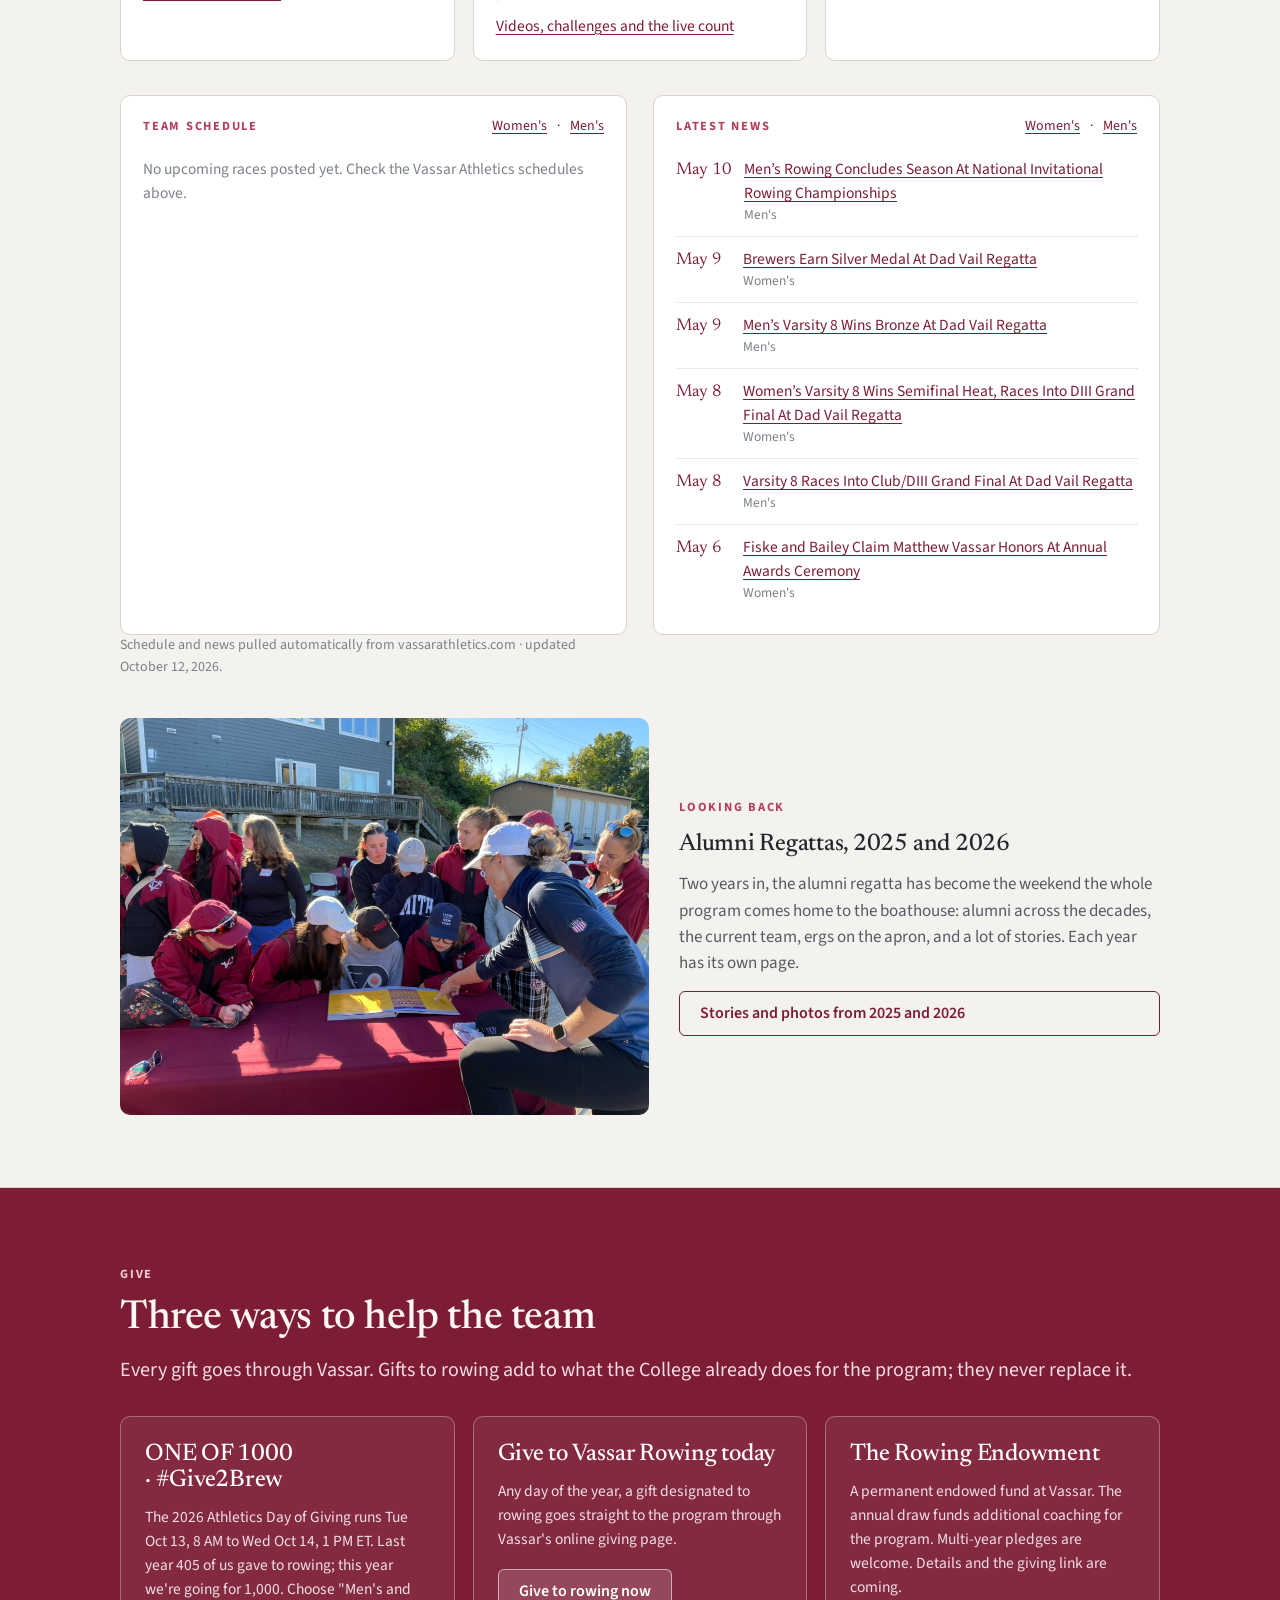
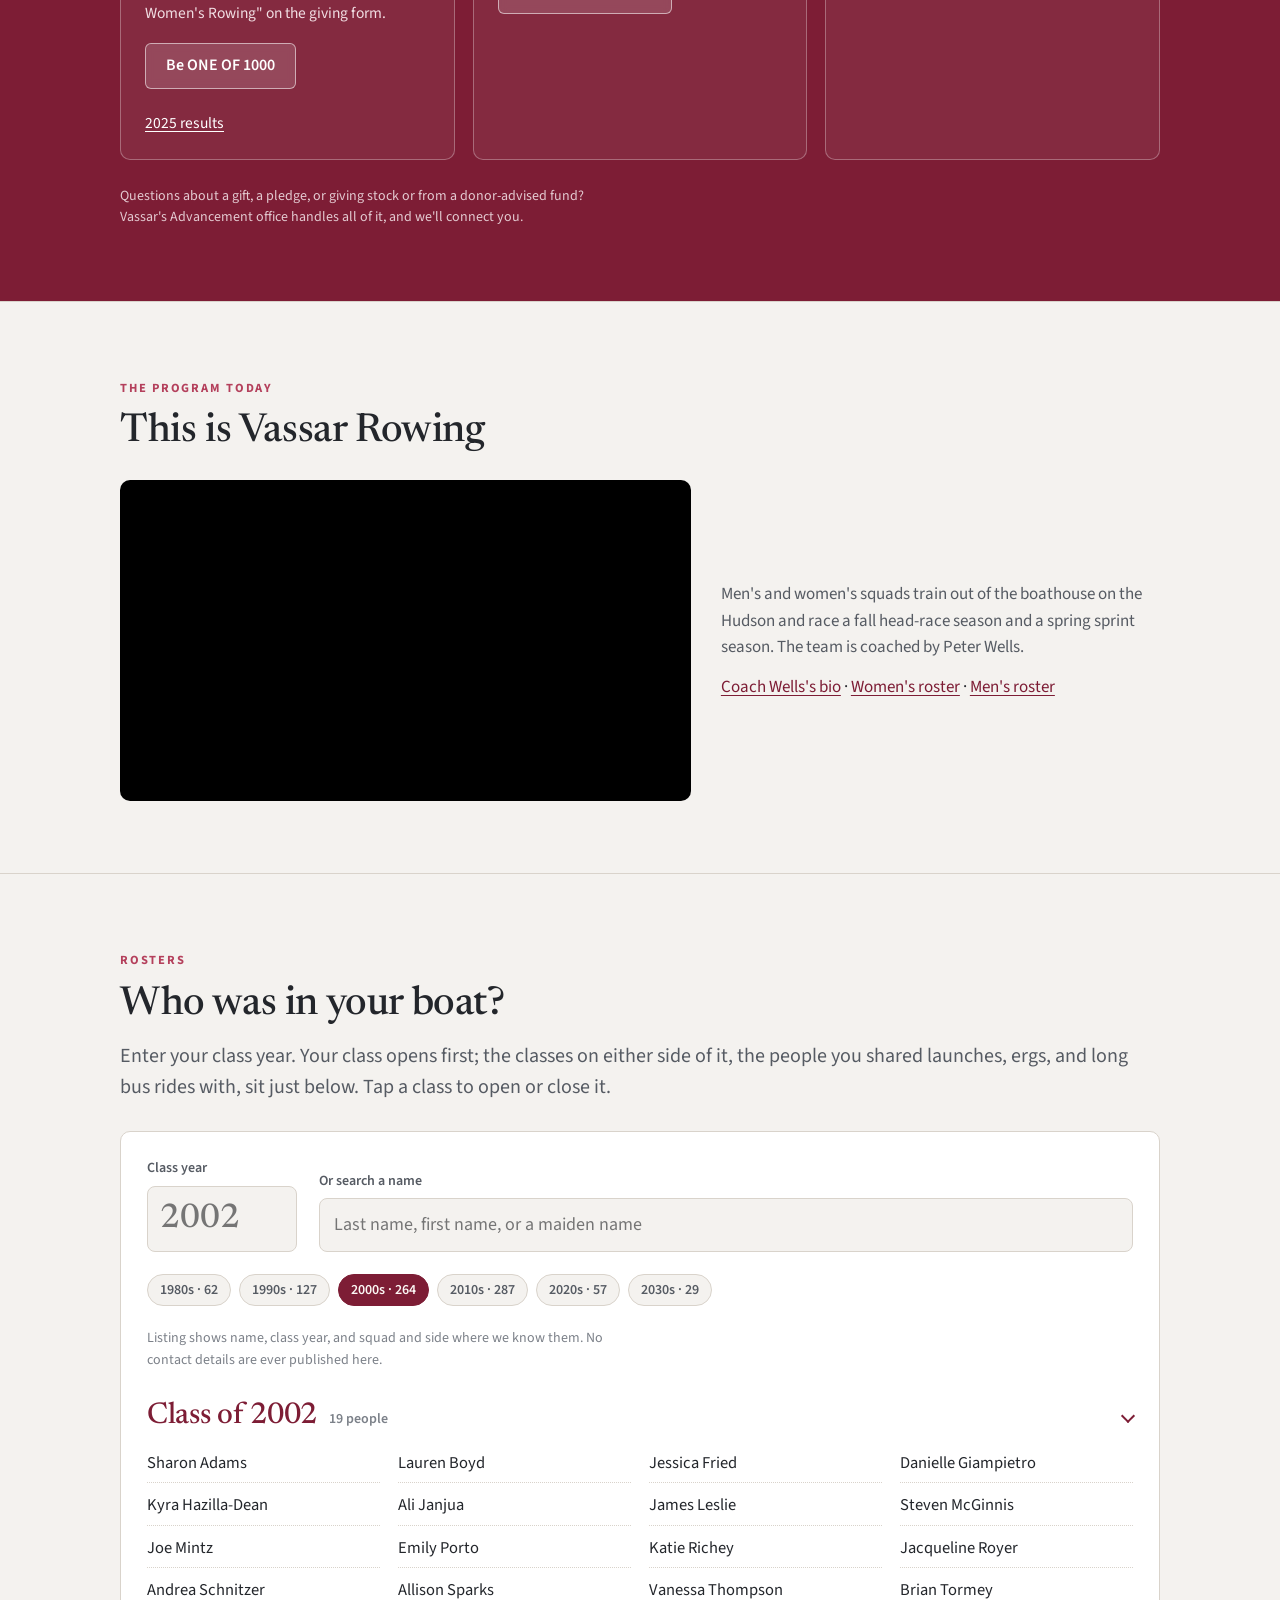
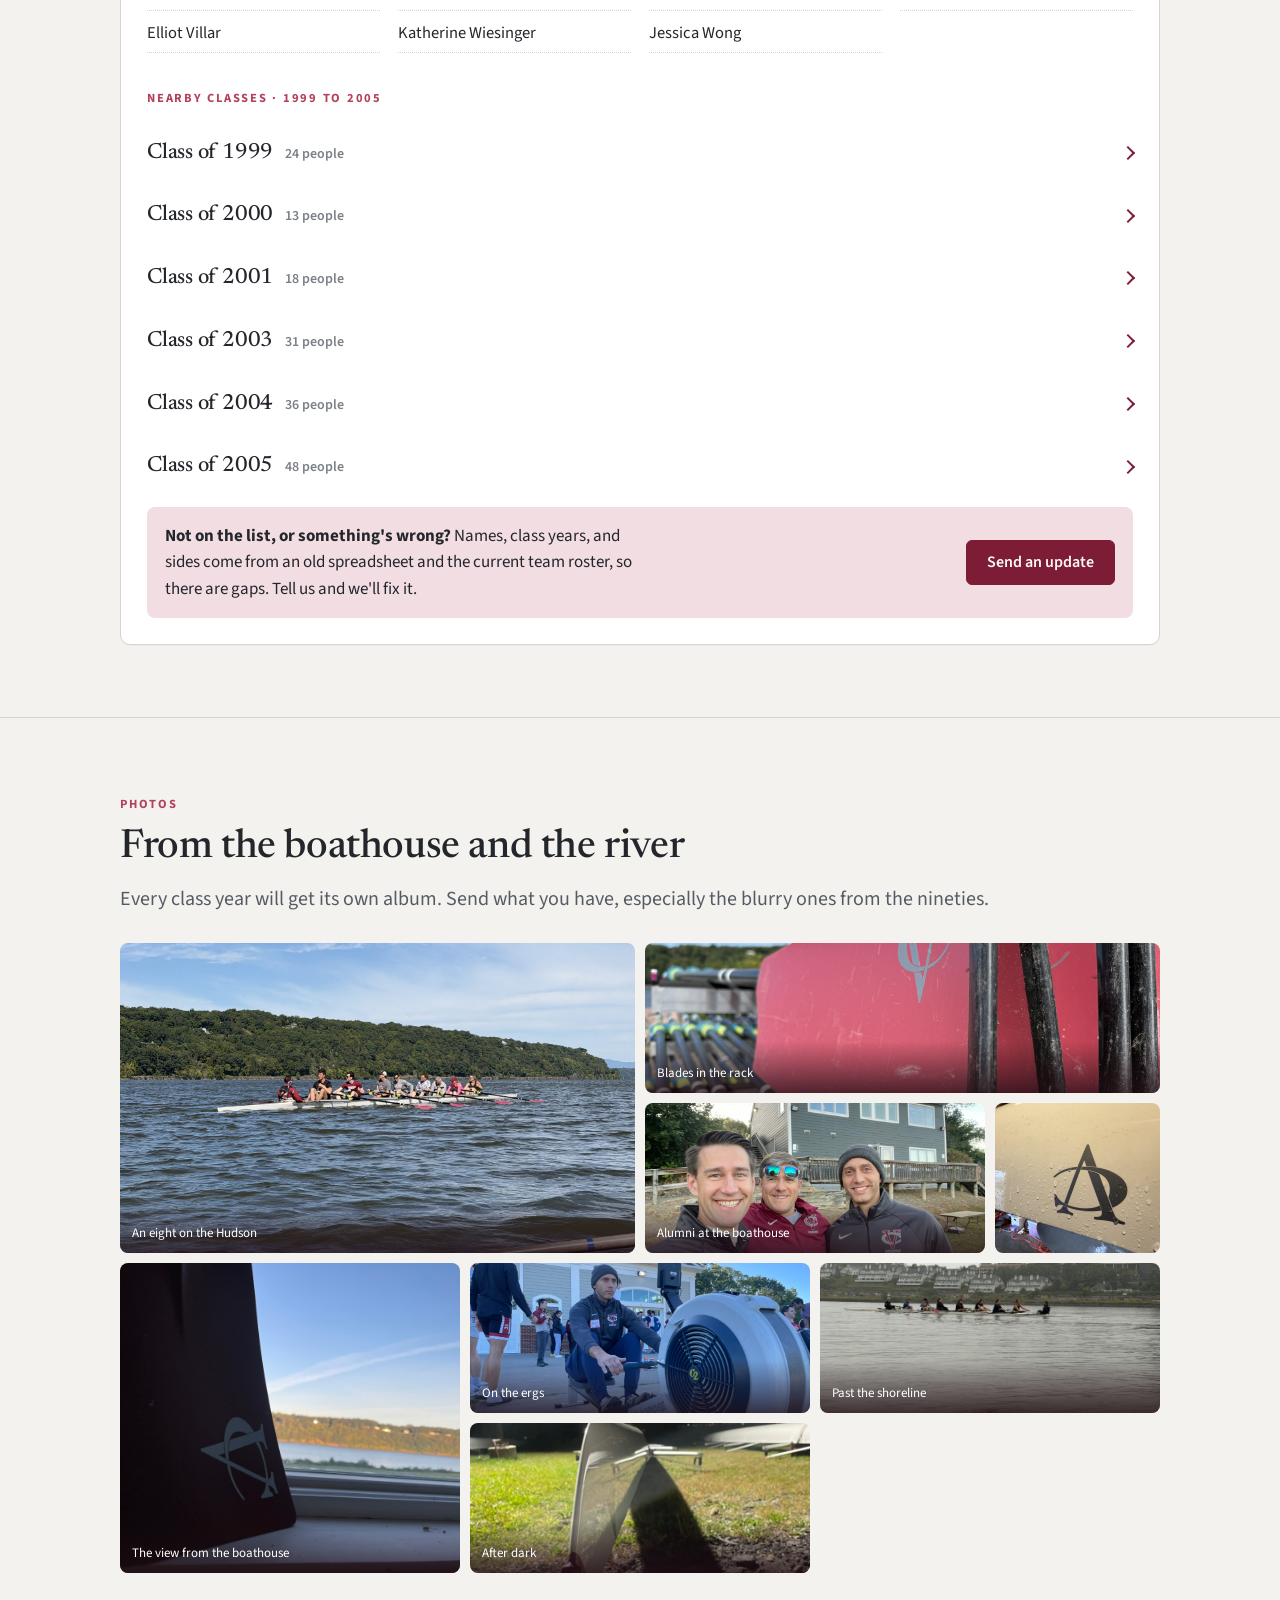
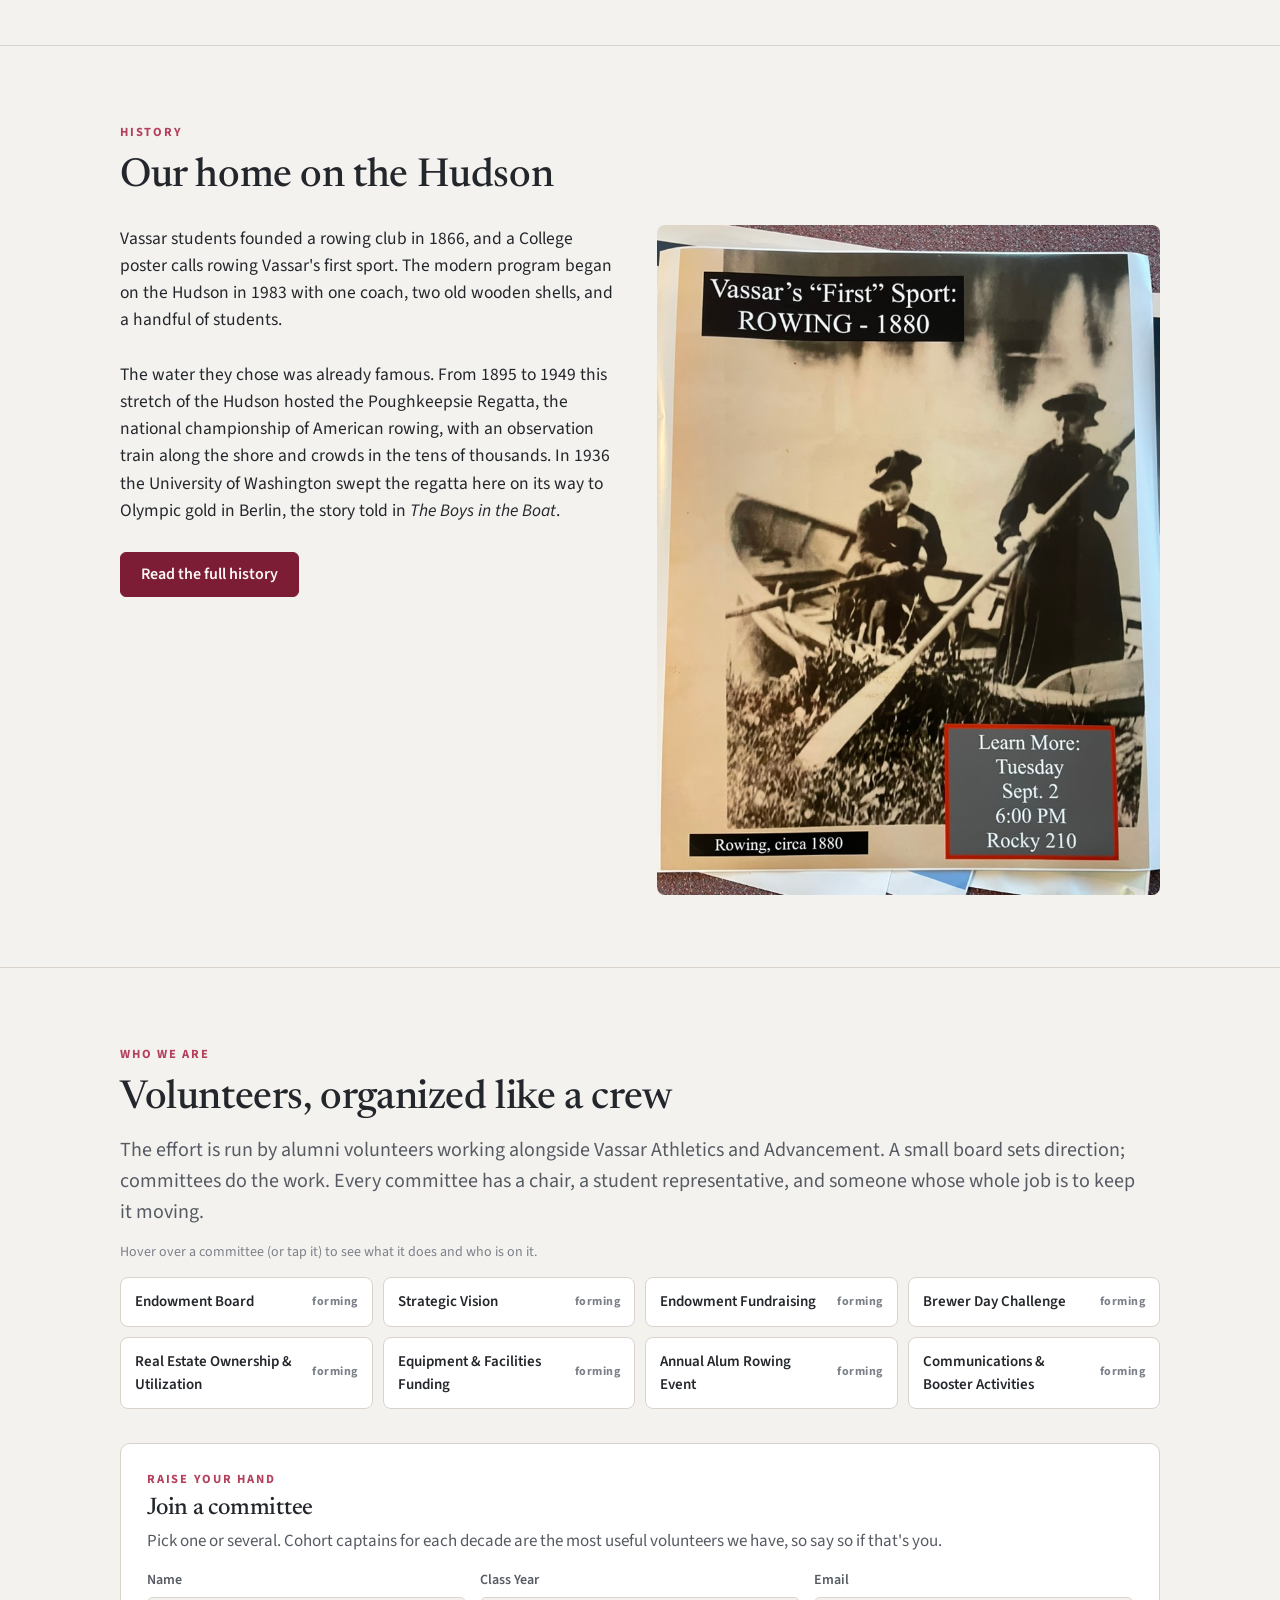
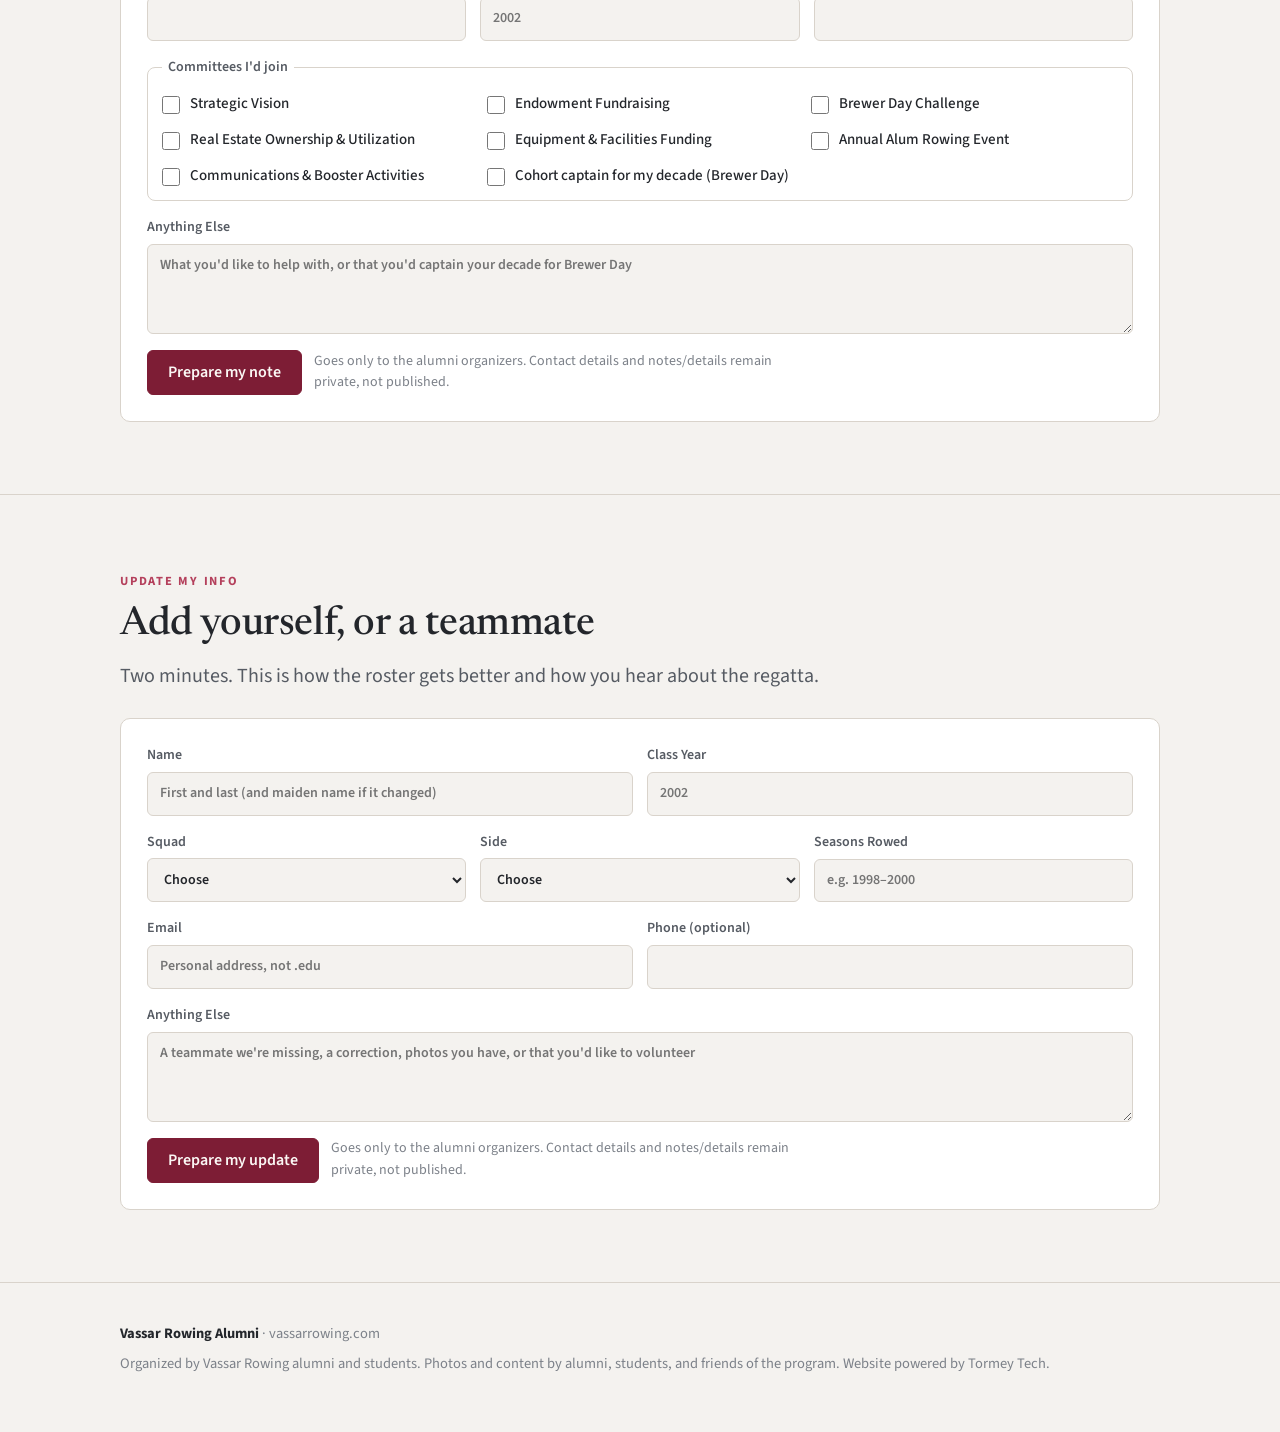
==== commit e1f9fee4: "Footer: organized by alumni and students; content credits; powered by Tormey Tech" ====
--- a/index.html
+++ b/index.html
@@ -244,7 +244,7 @@
 <footer>
   <div class="wrap">
     <div><strong style="color:var(--ink)">Vassar Rowing Alumni</strong> · vassarrowing.com</div>
-    <div>Organized by Vassar Rowing alumni with the support of Vassar Athletics and Advancement. Photos by alumni and friends of the program.</div>
+    <div>Organized by Vassar Rowing alumni and students. Photos and content by alumni, students, and friends of the program. Website powered by Tormey Tech.</div>
   </div>
 </footer>
 
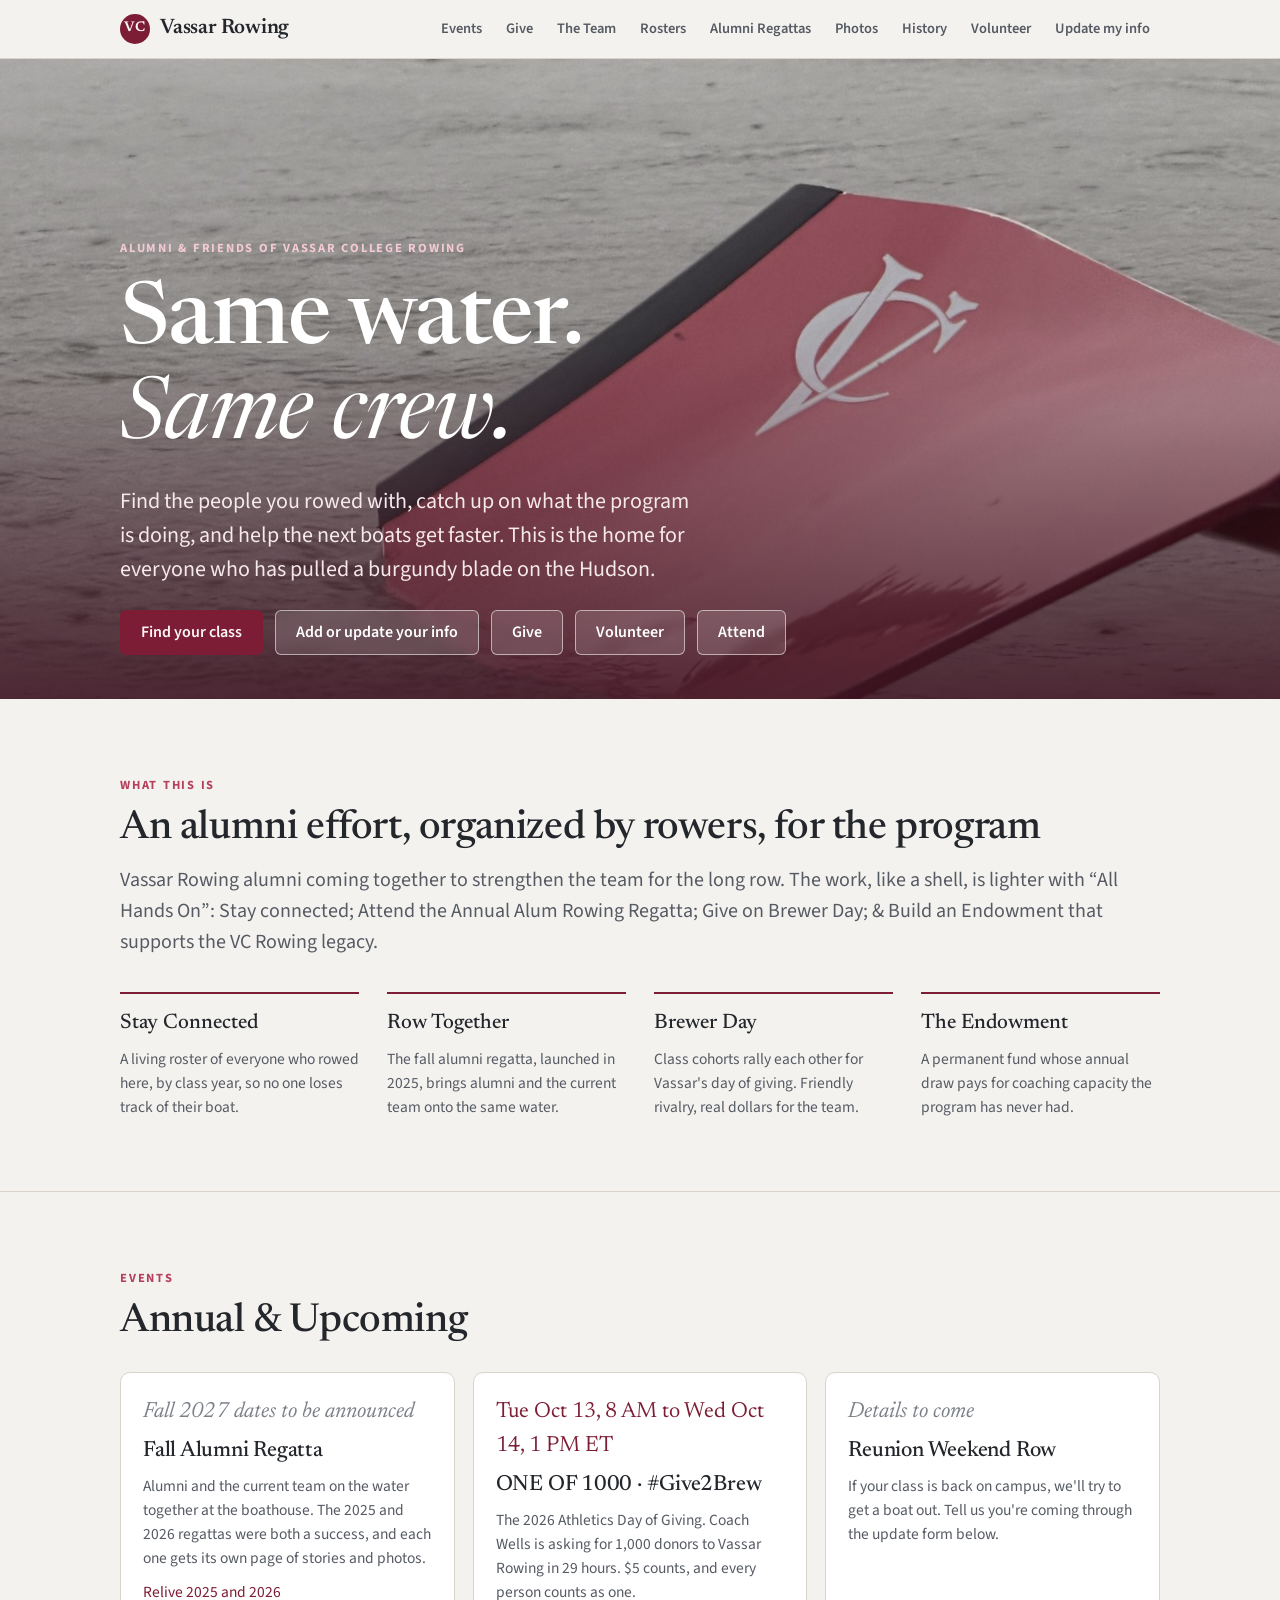
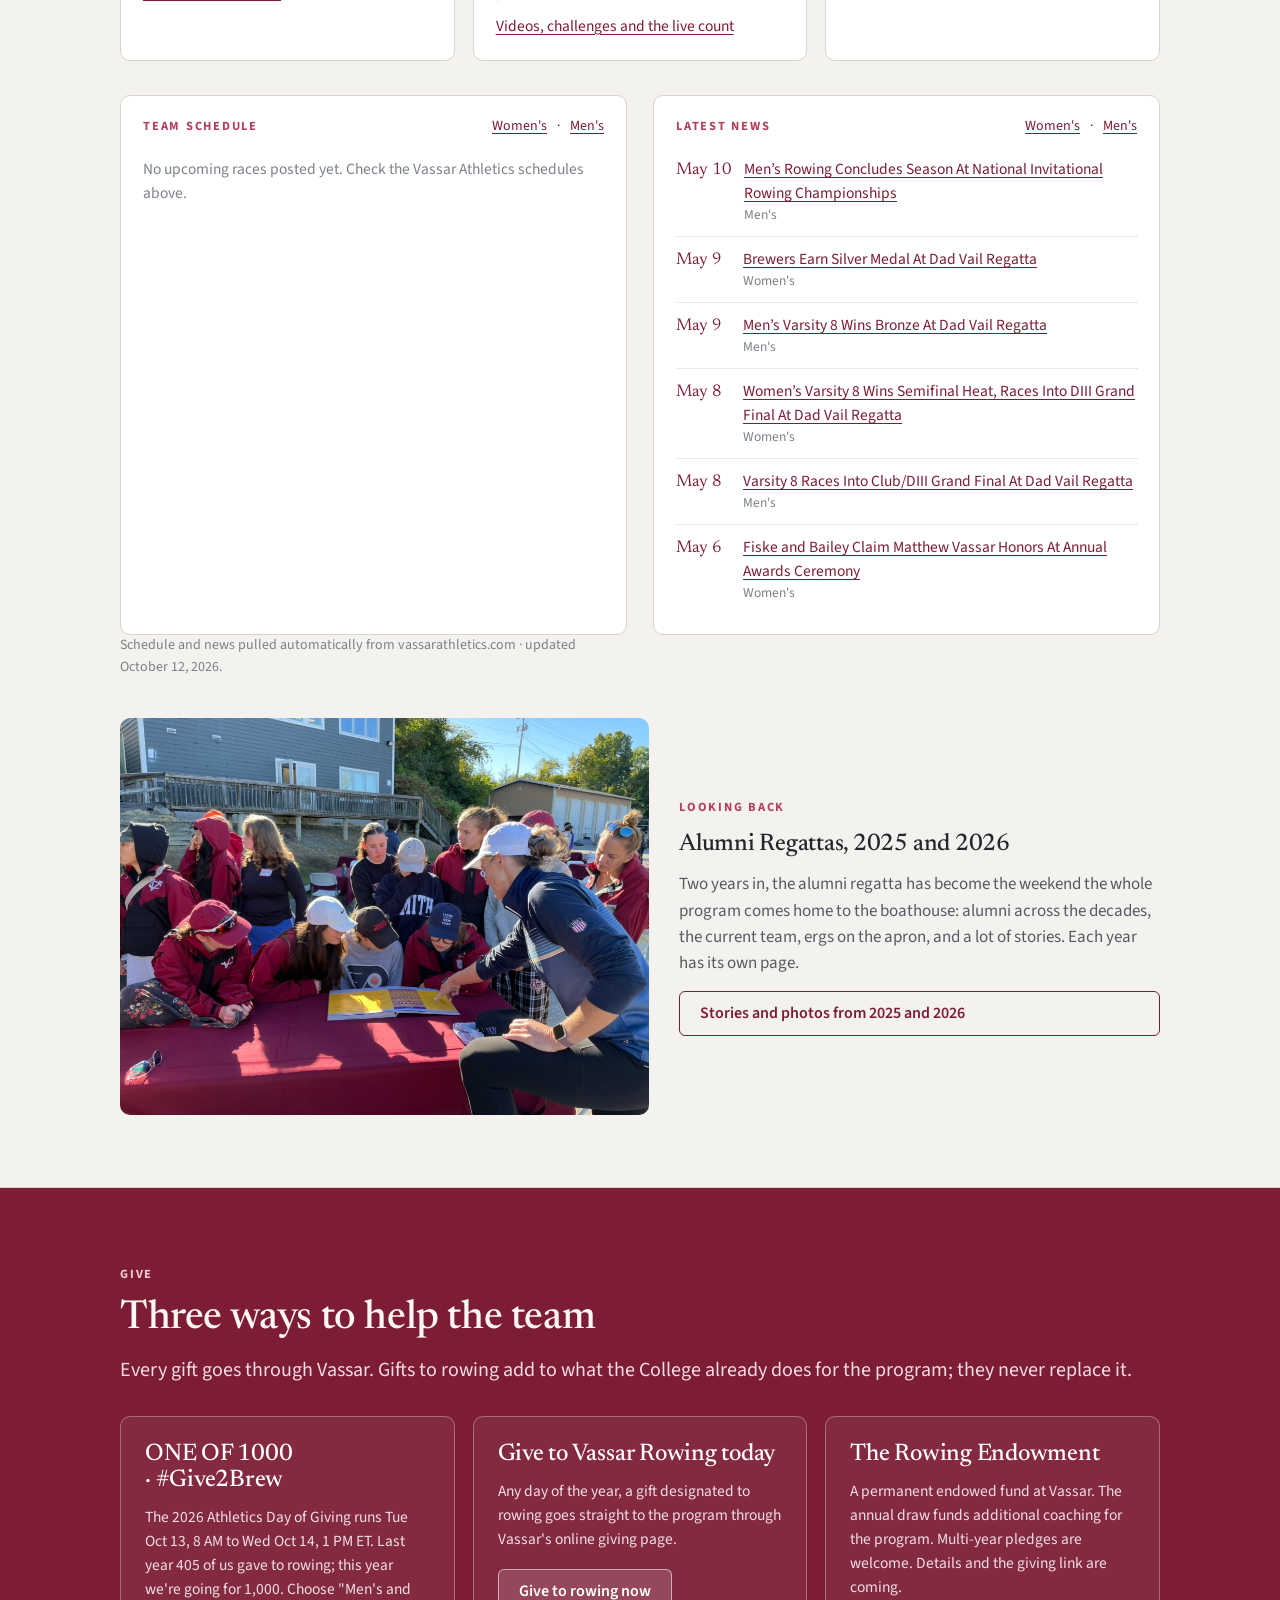
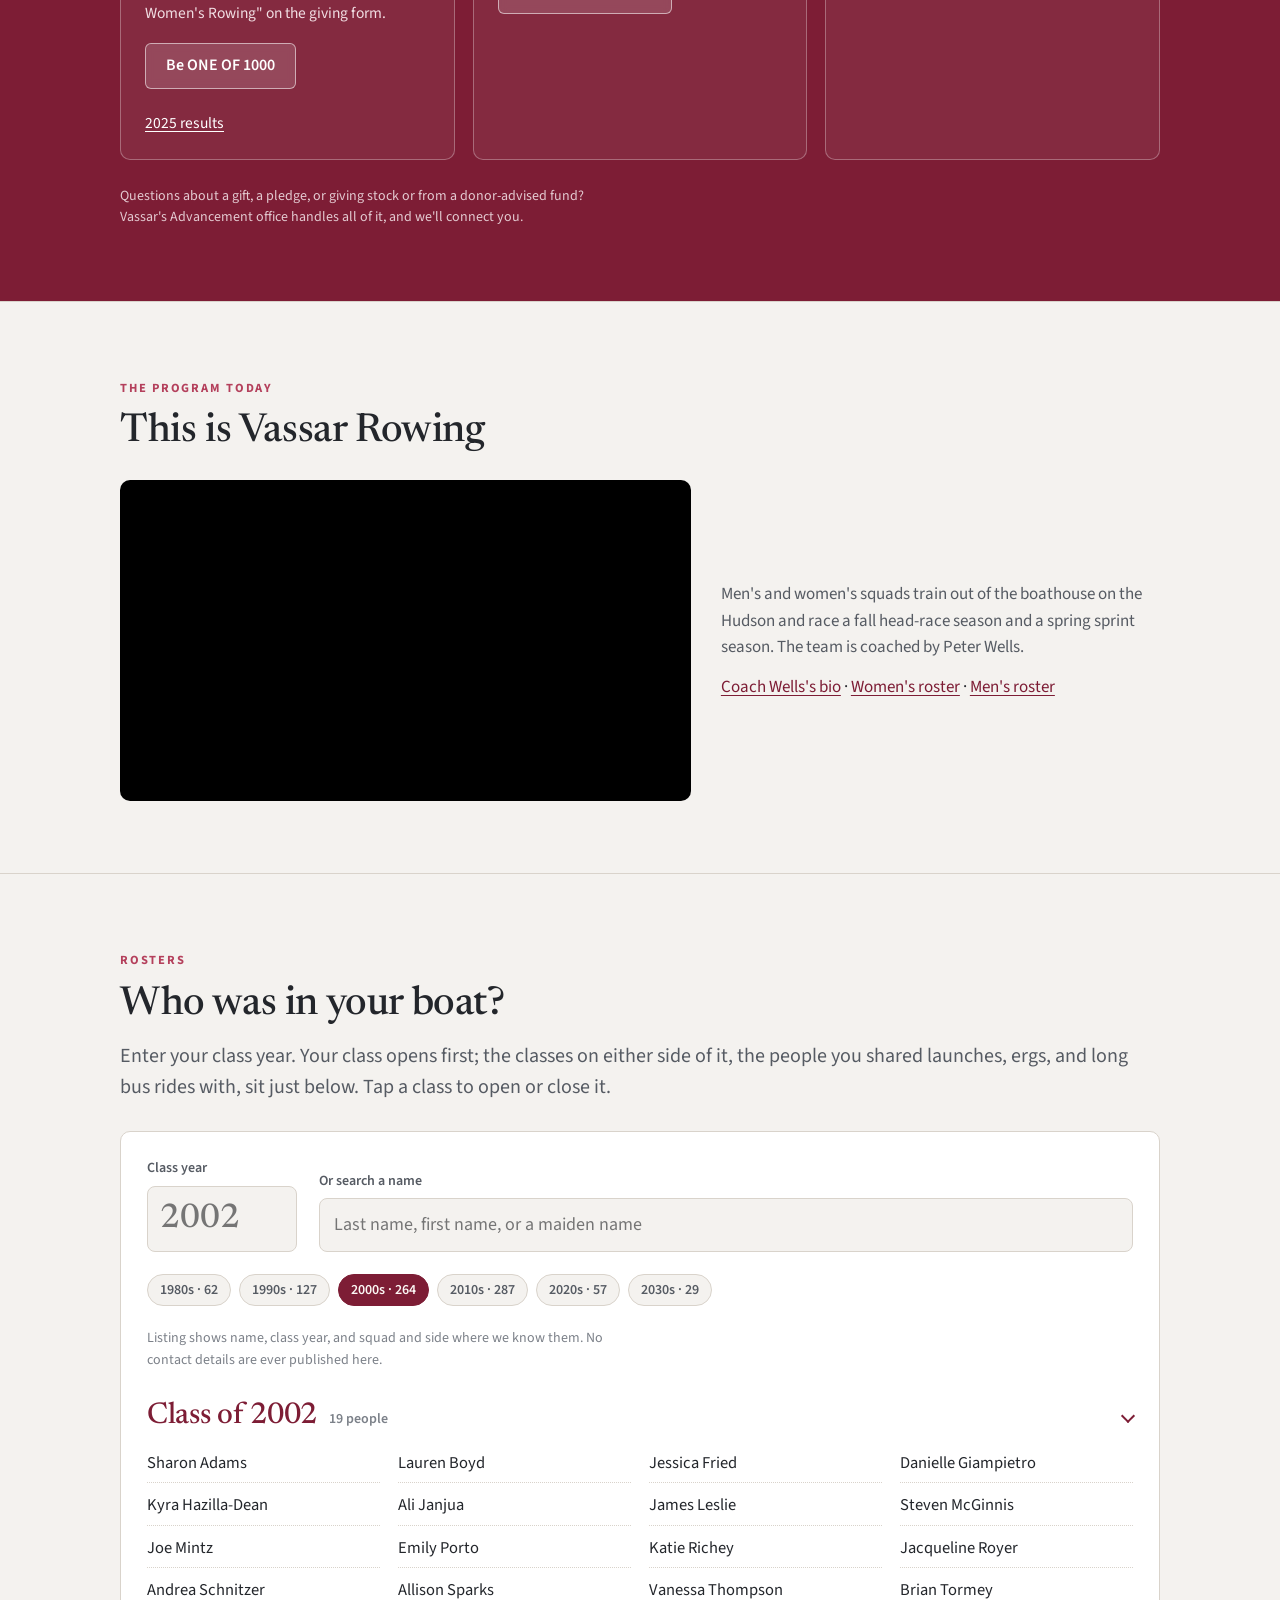
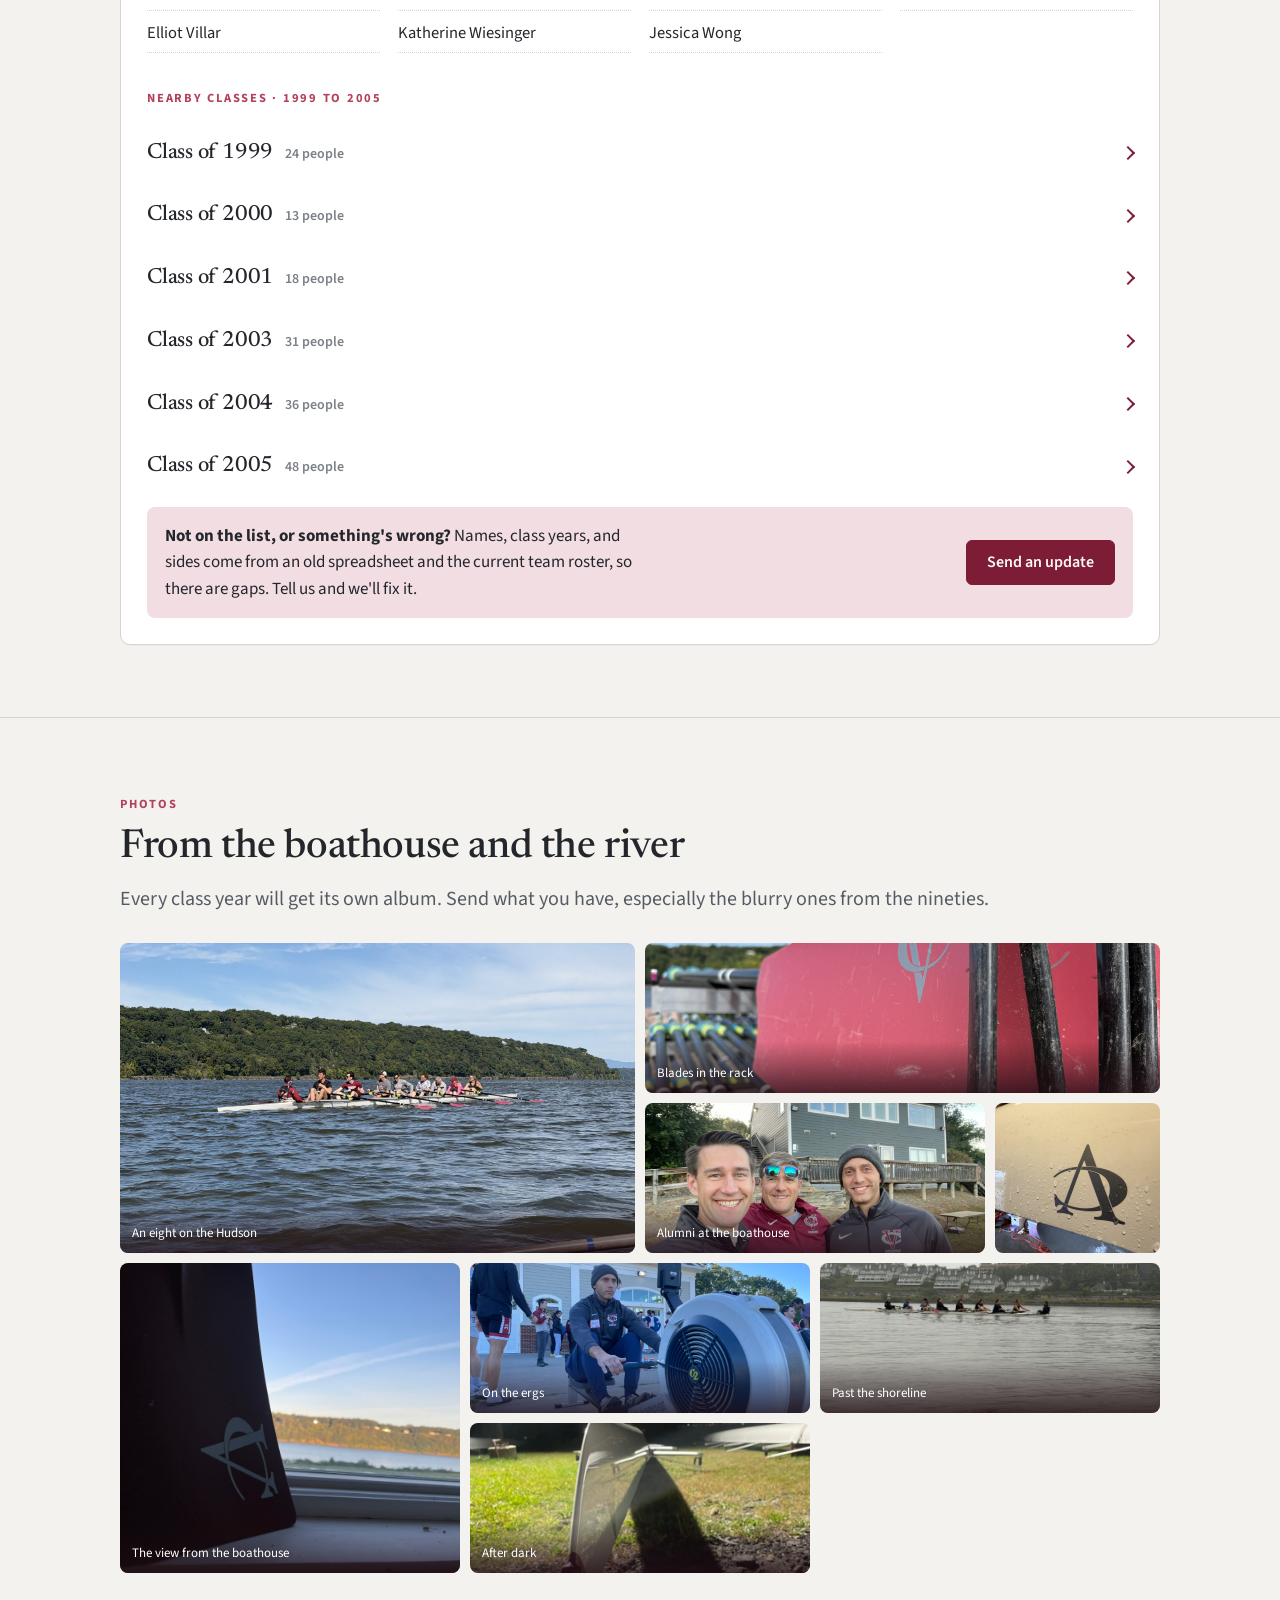
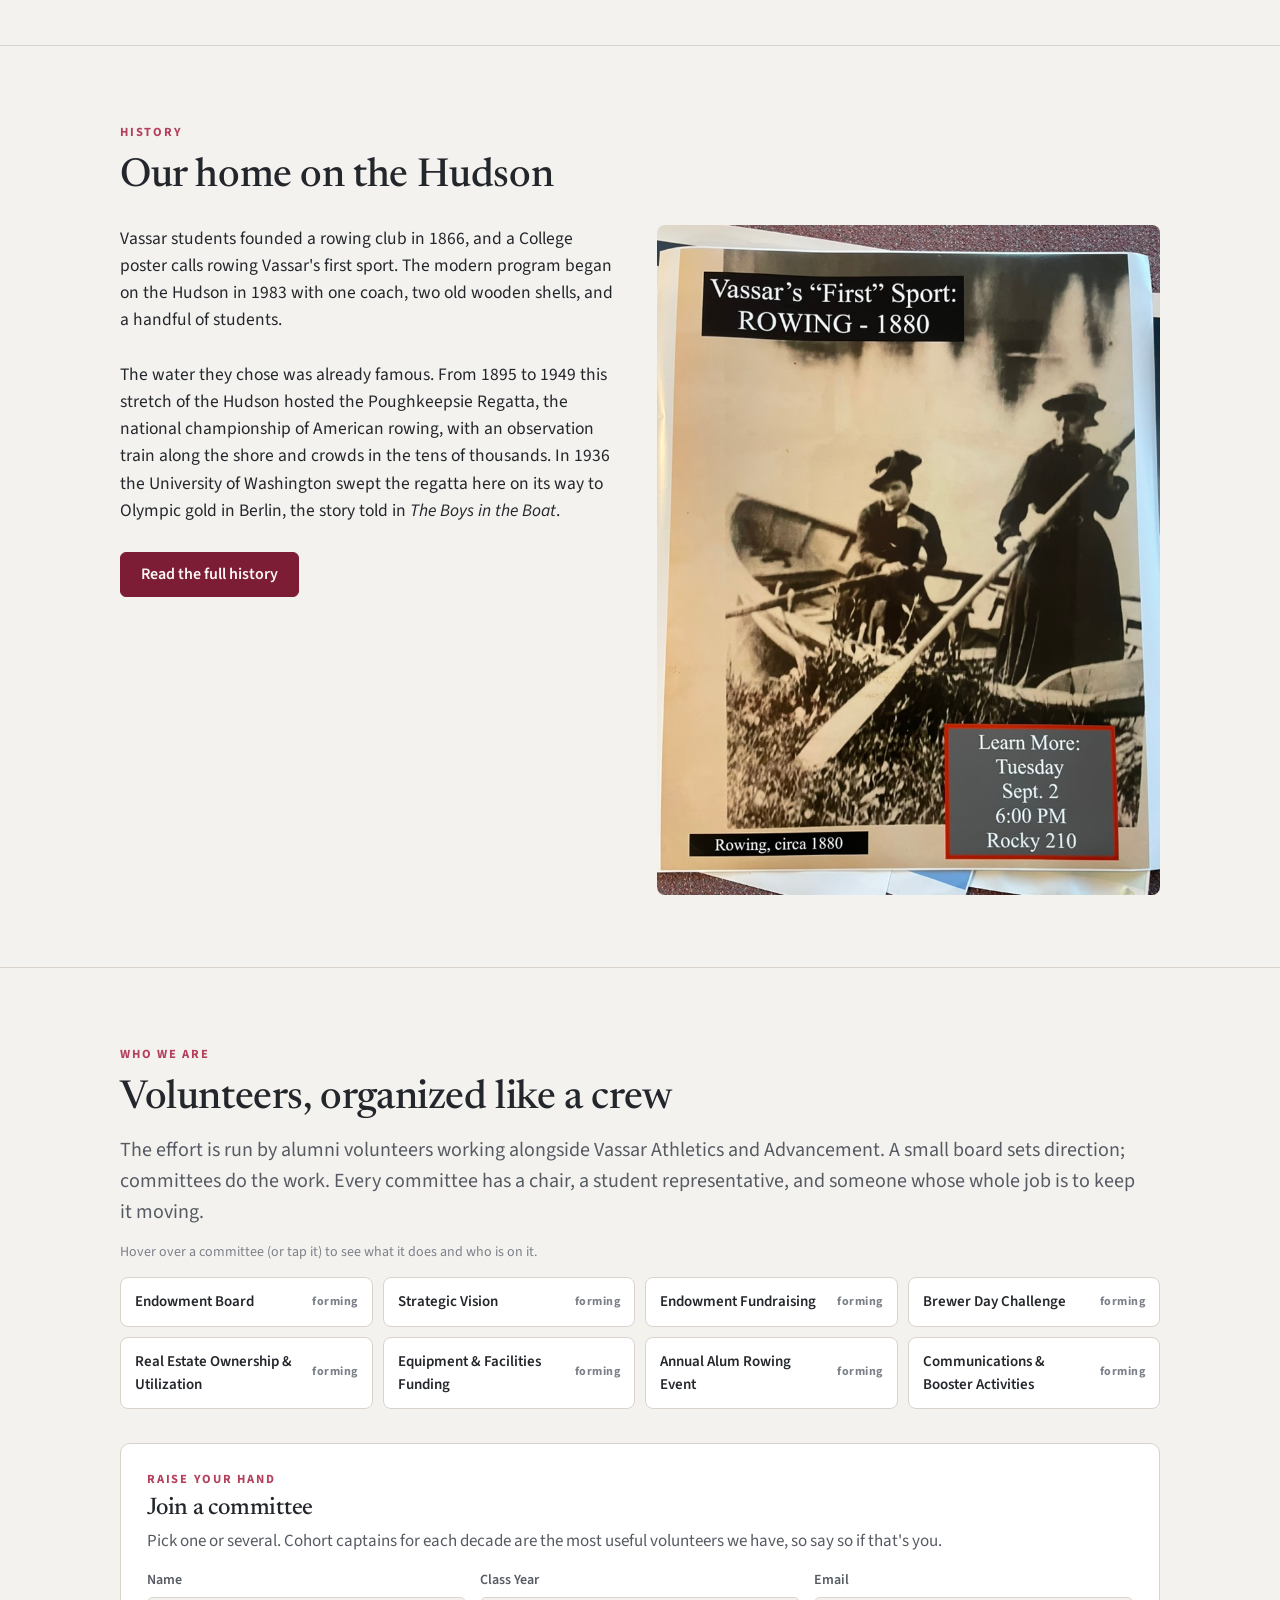
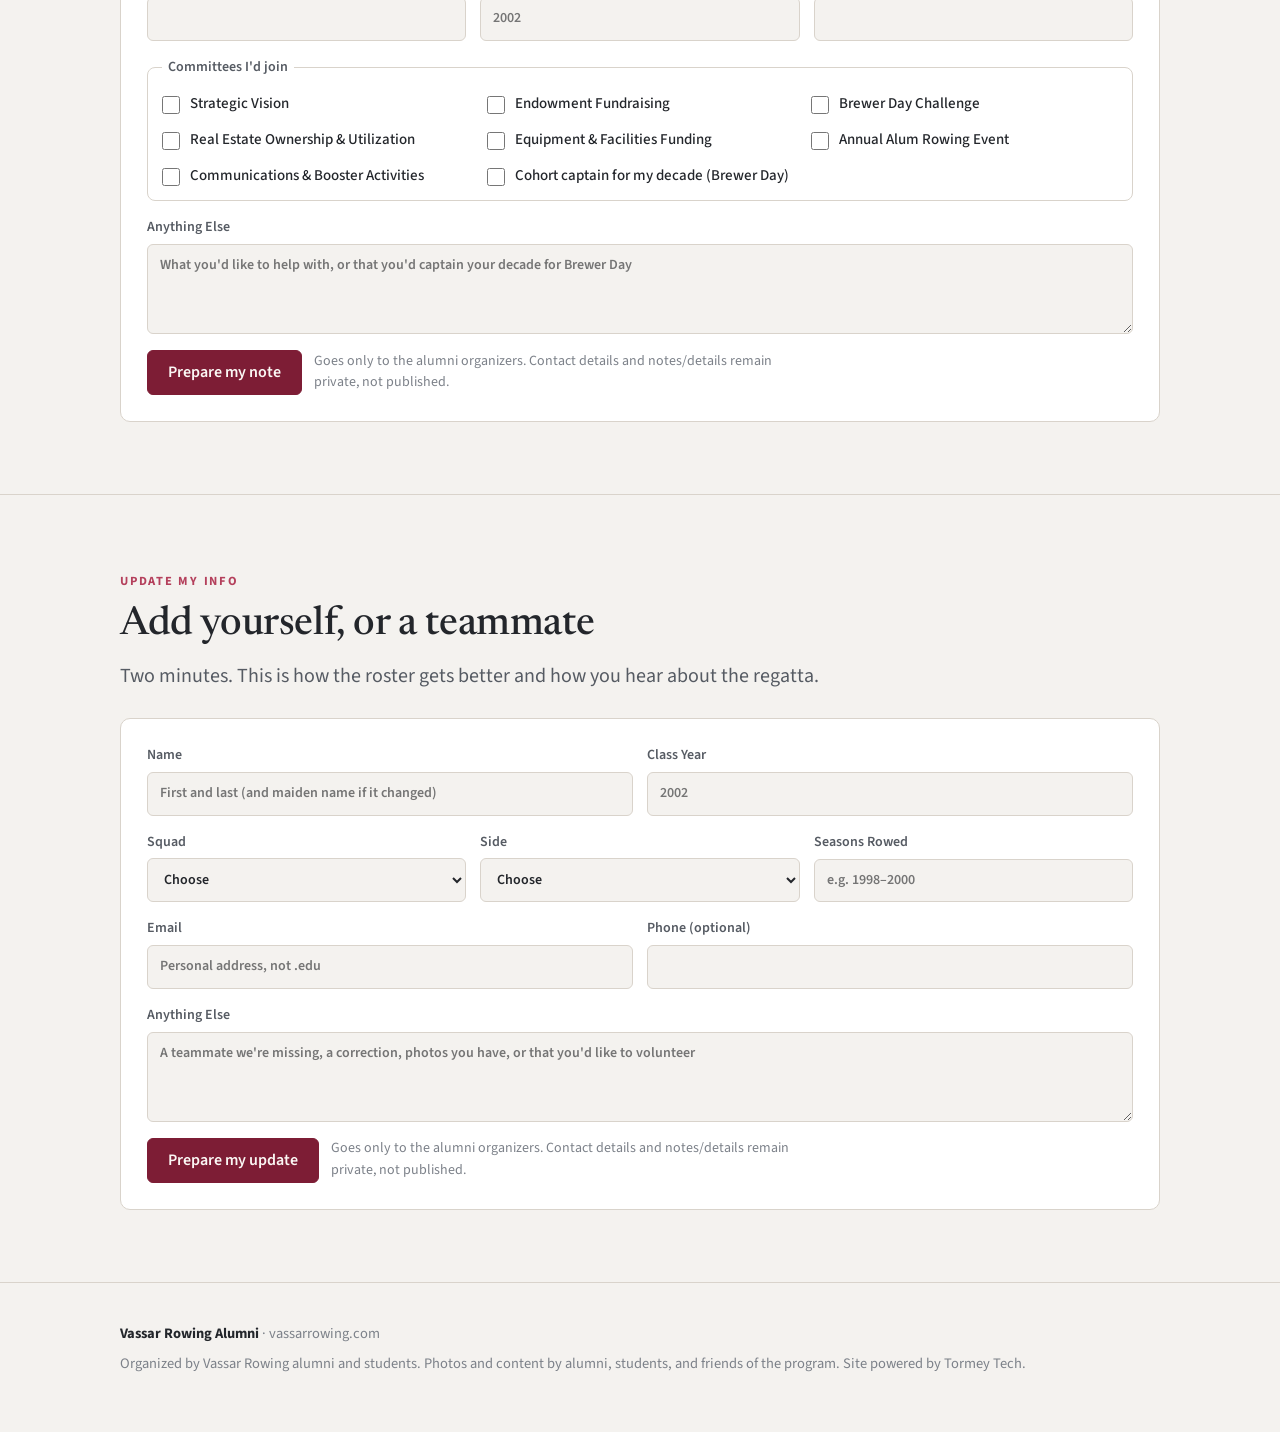
==== commit db9c0285: "Footer credit: "Site powered by Tormey Tech." on every page, including Give2Brew" ====
--- a/index.html
+++ b/index.html
@@ -244,7 +244,7 @@
 <footer>
   <div class="wrap">
     <div><strong style="color:var(--ink)">Vassar Rowing Alumni</strong> · vassarrowing.com</div>
-    <div>Organized by Vassar Rowing alumni and students. Photos and content by alumni, students, and friends of the program. Website powered by Tormey Tech.</div>
+    <div>Organized by Vassar Rowing alumni and students. Photos and content by alumni, students, and friends of the program. Site powered by Tormey Tech.</div>
   </div>
 </footer>
 
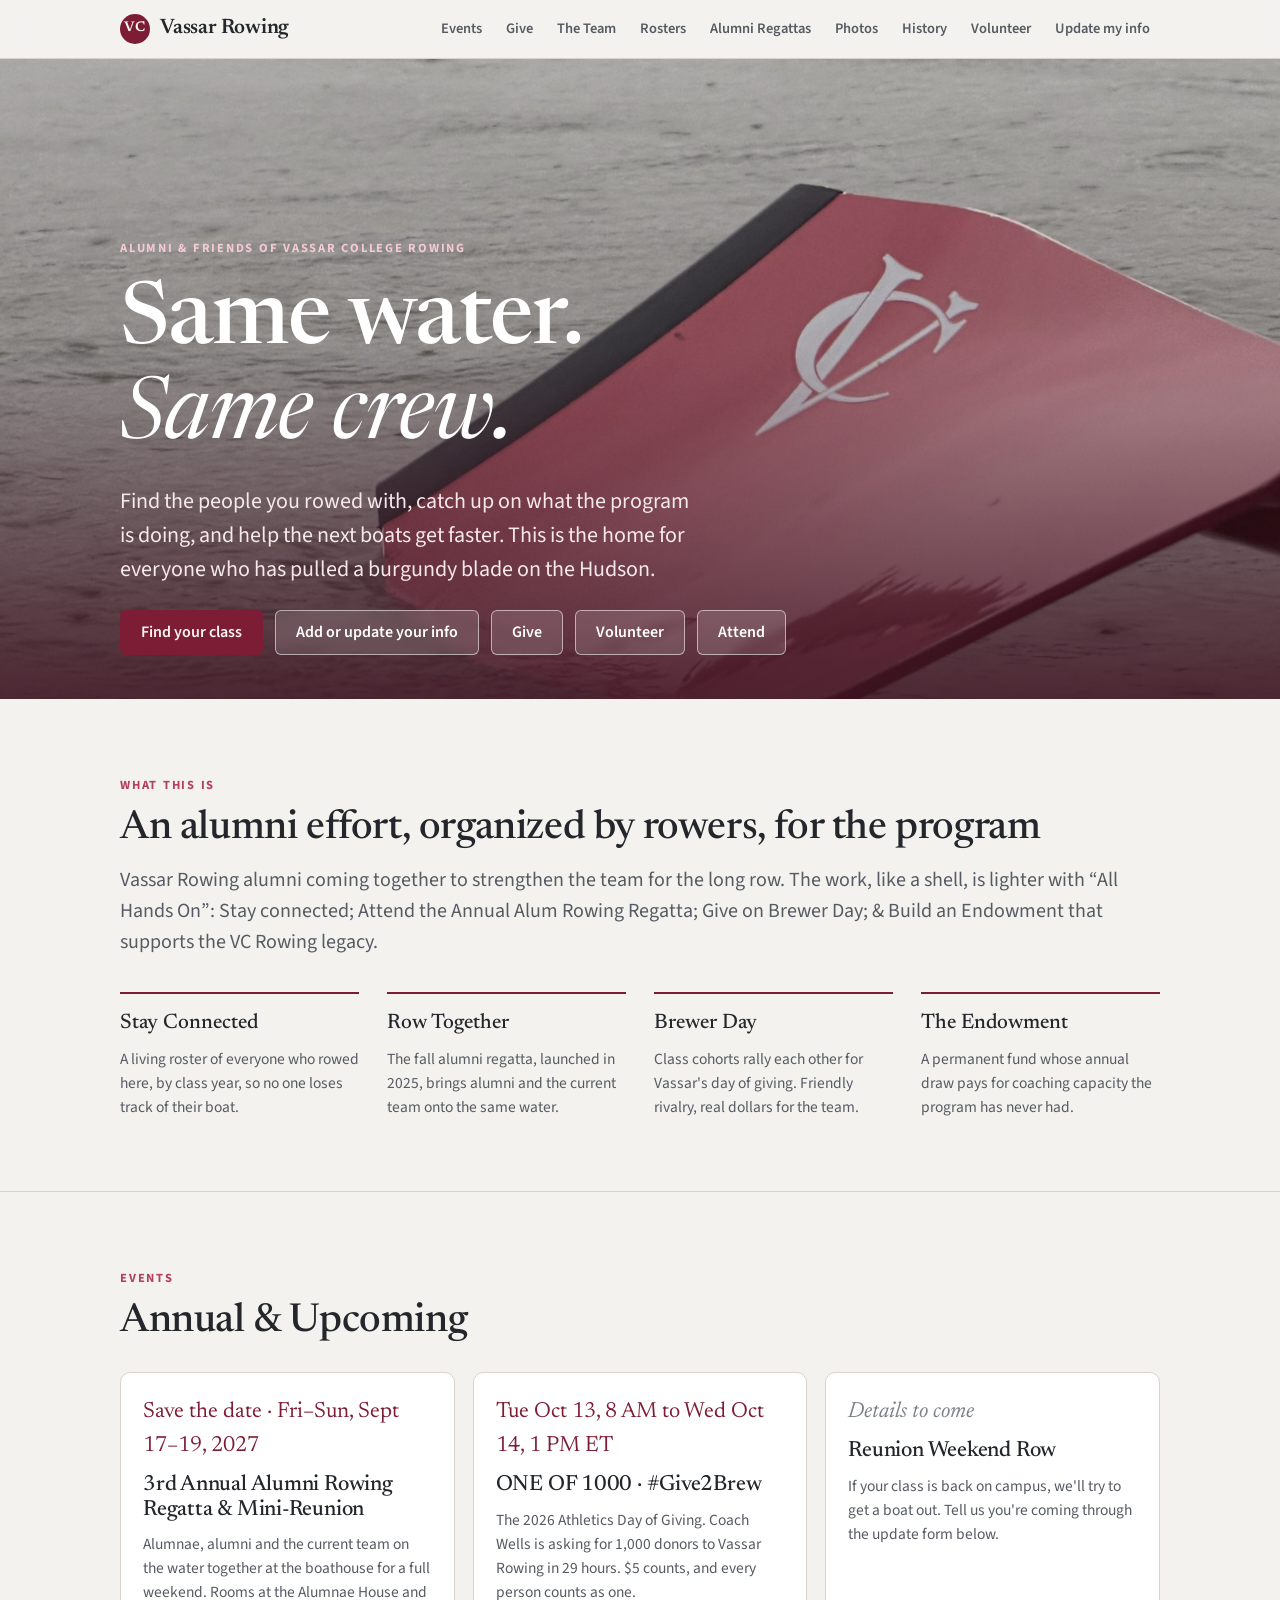
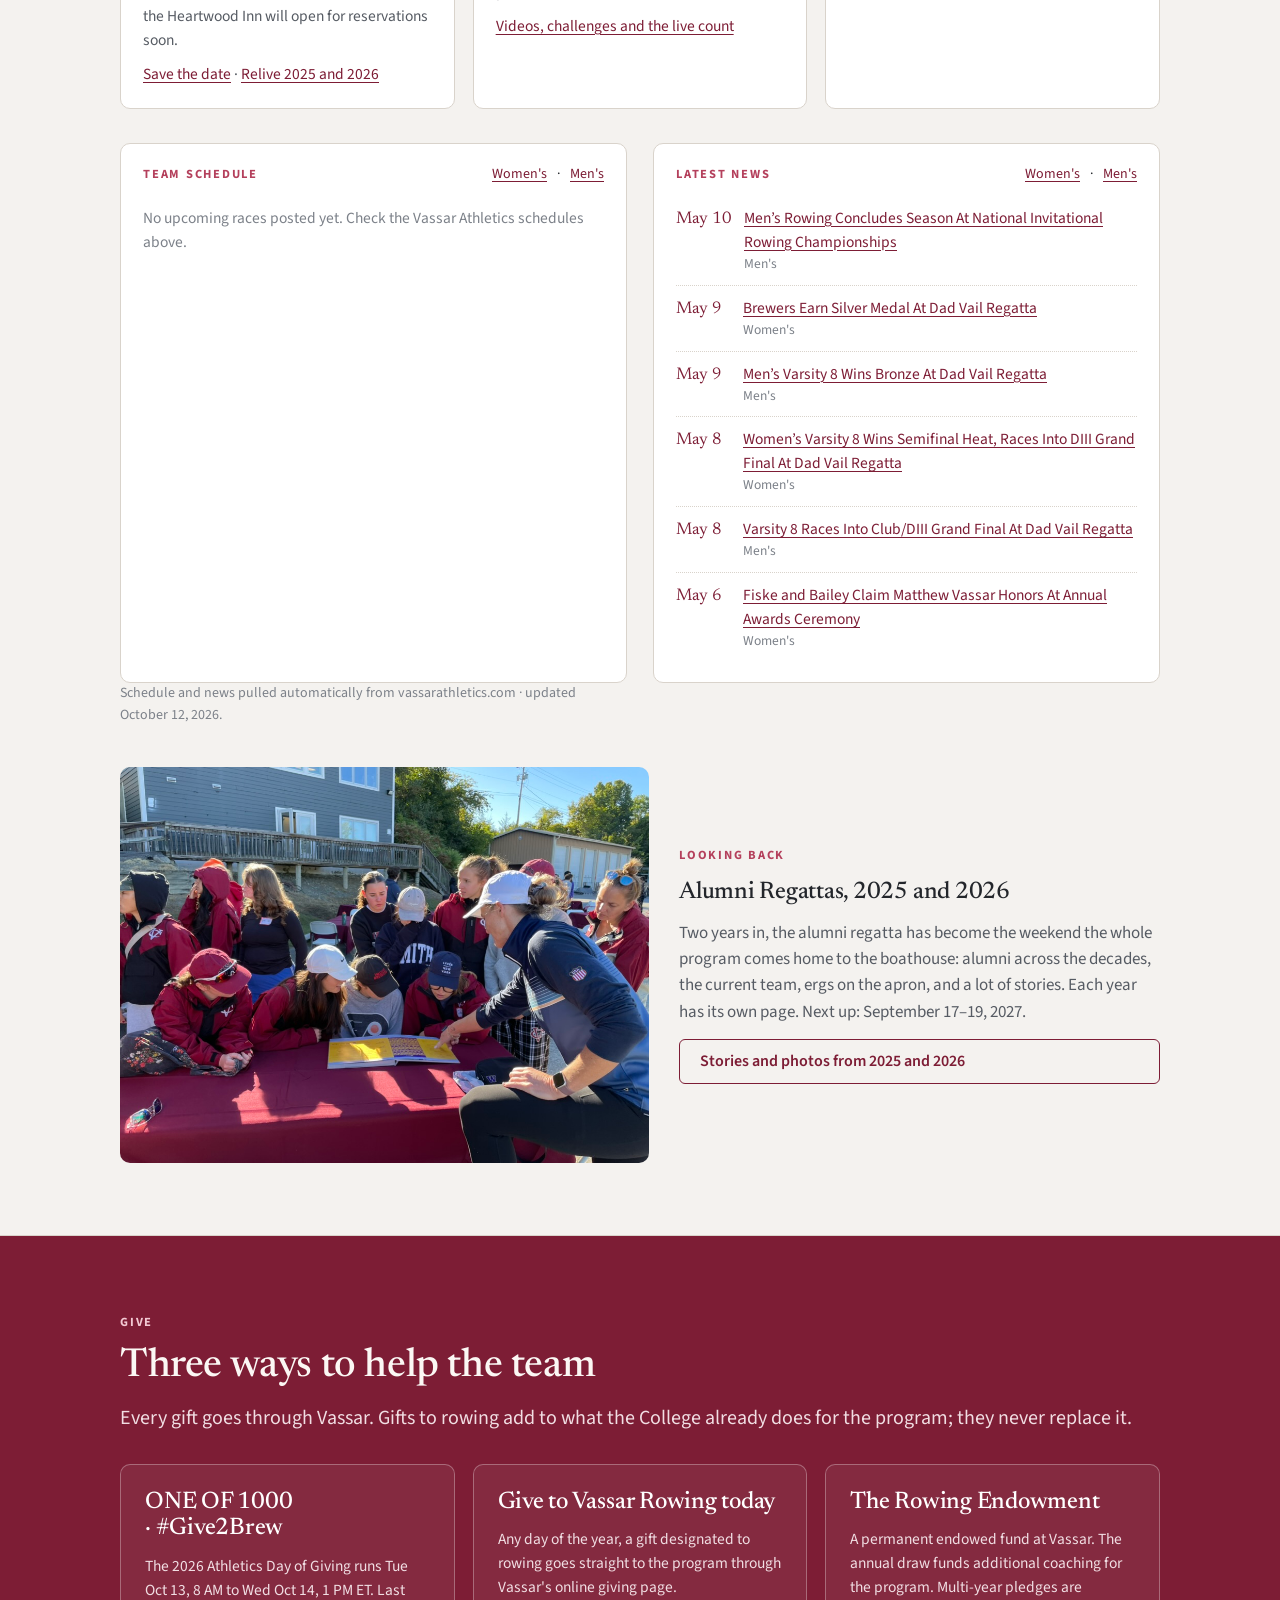
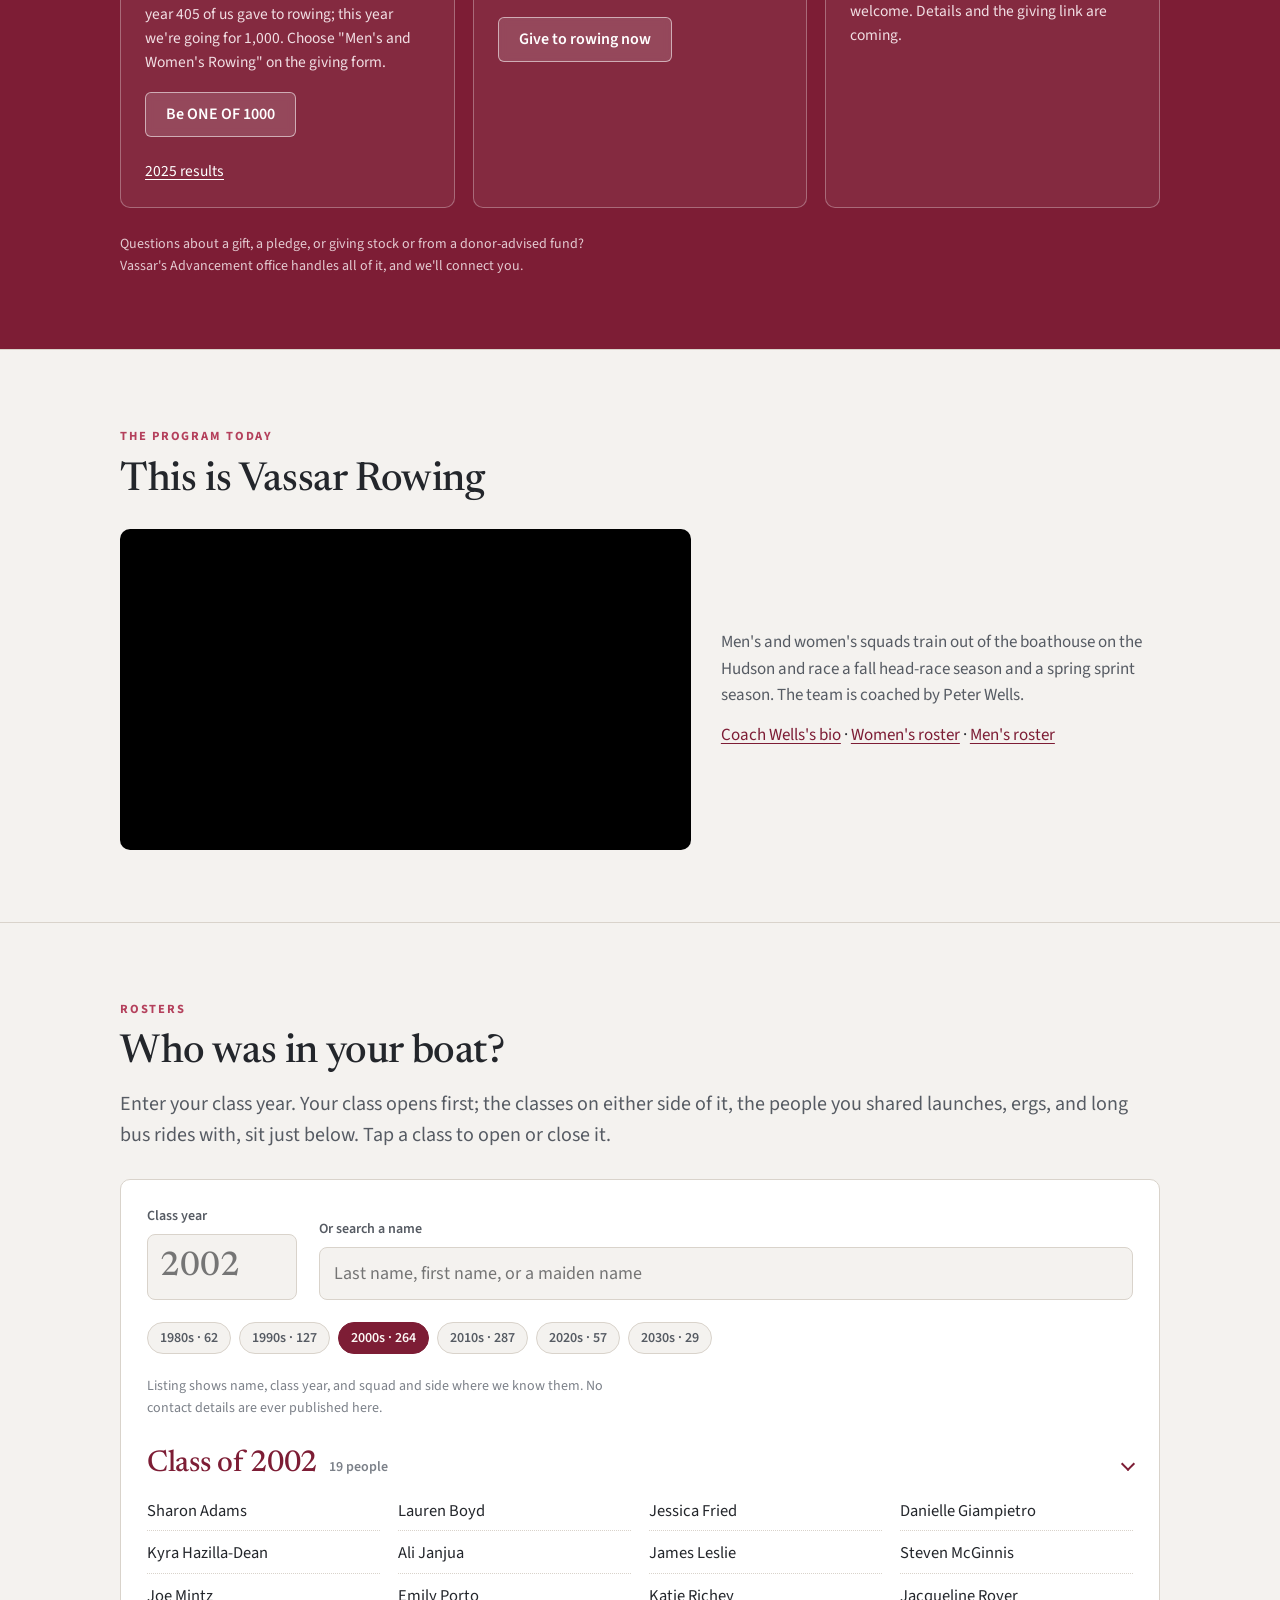
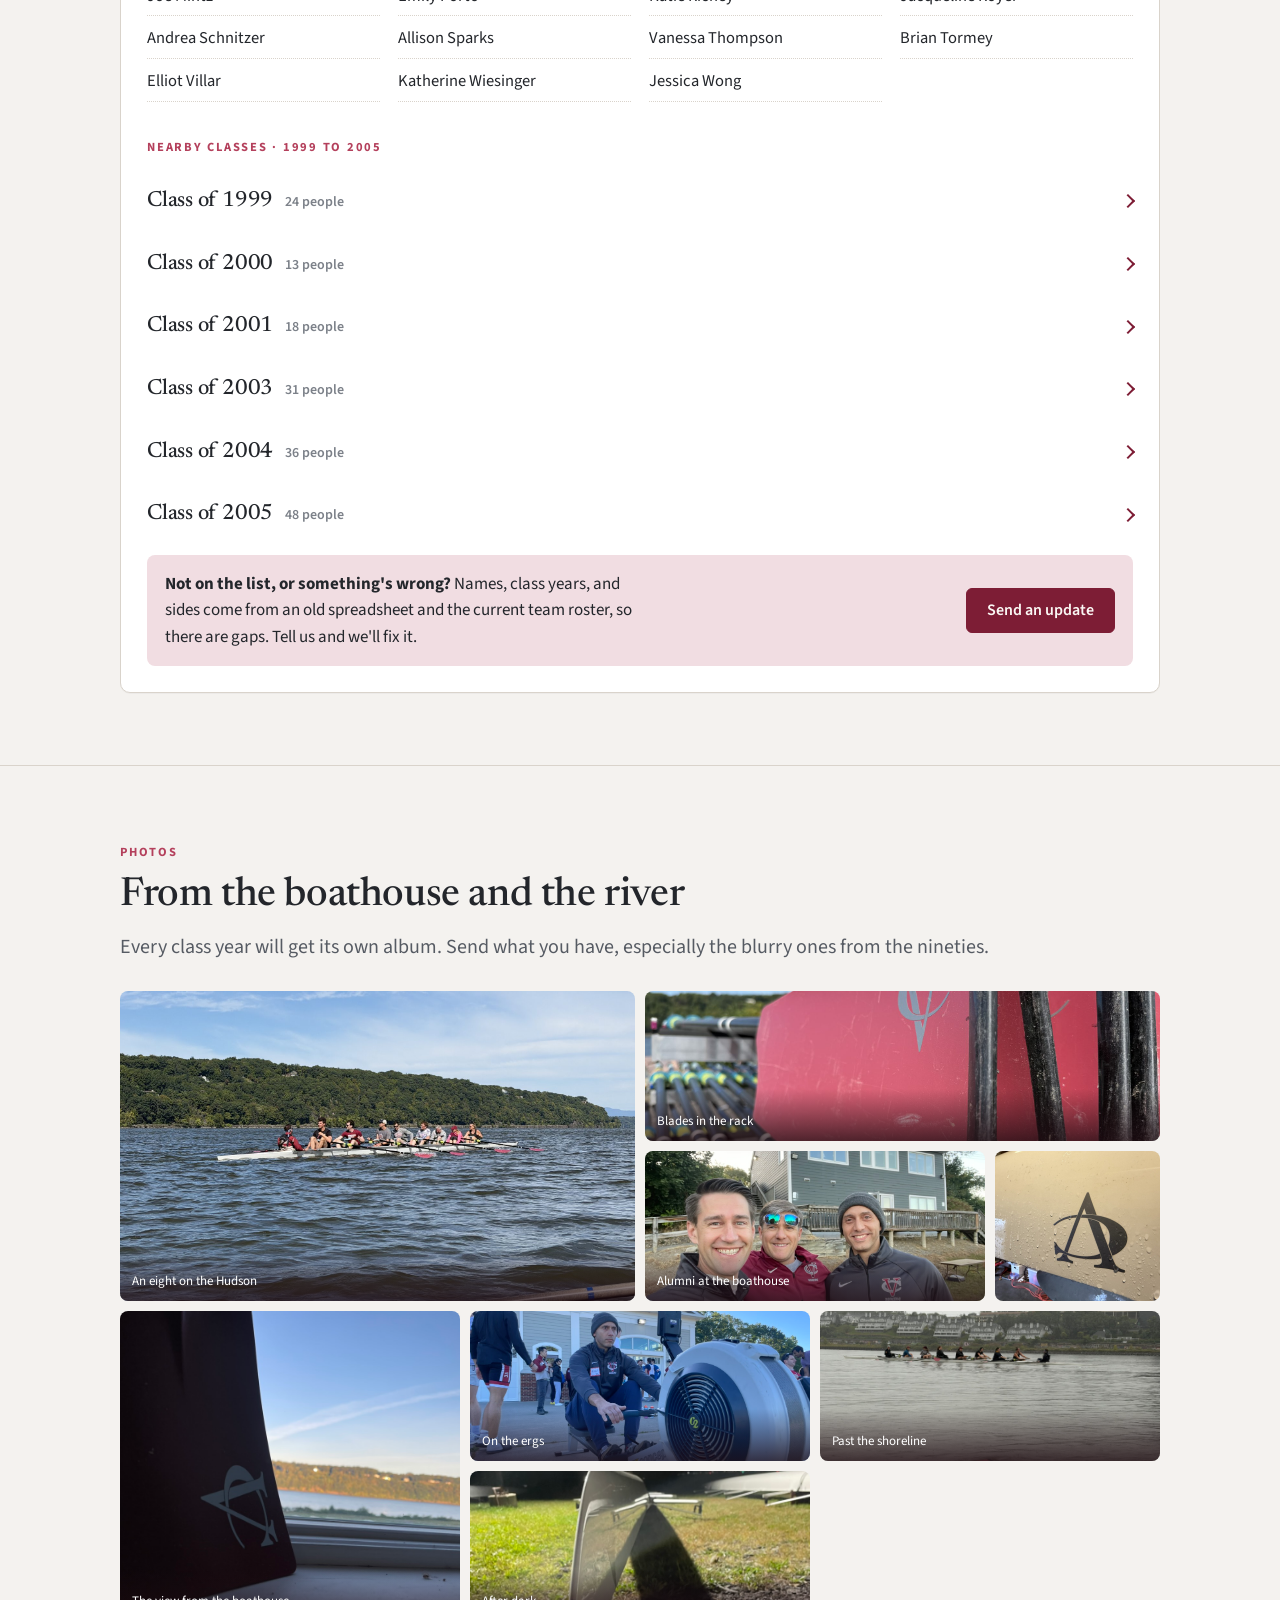
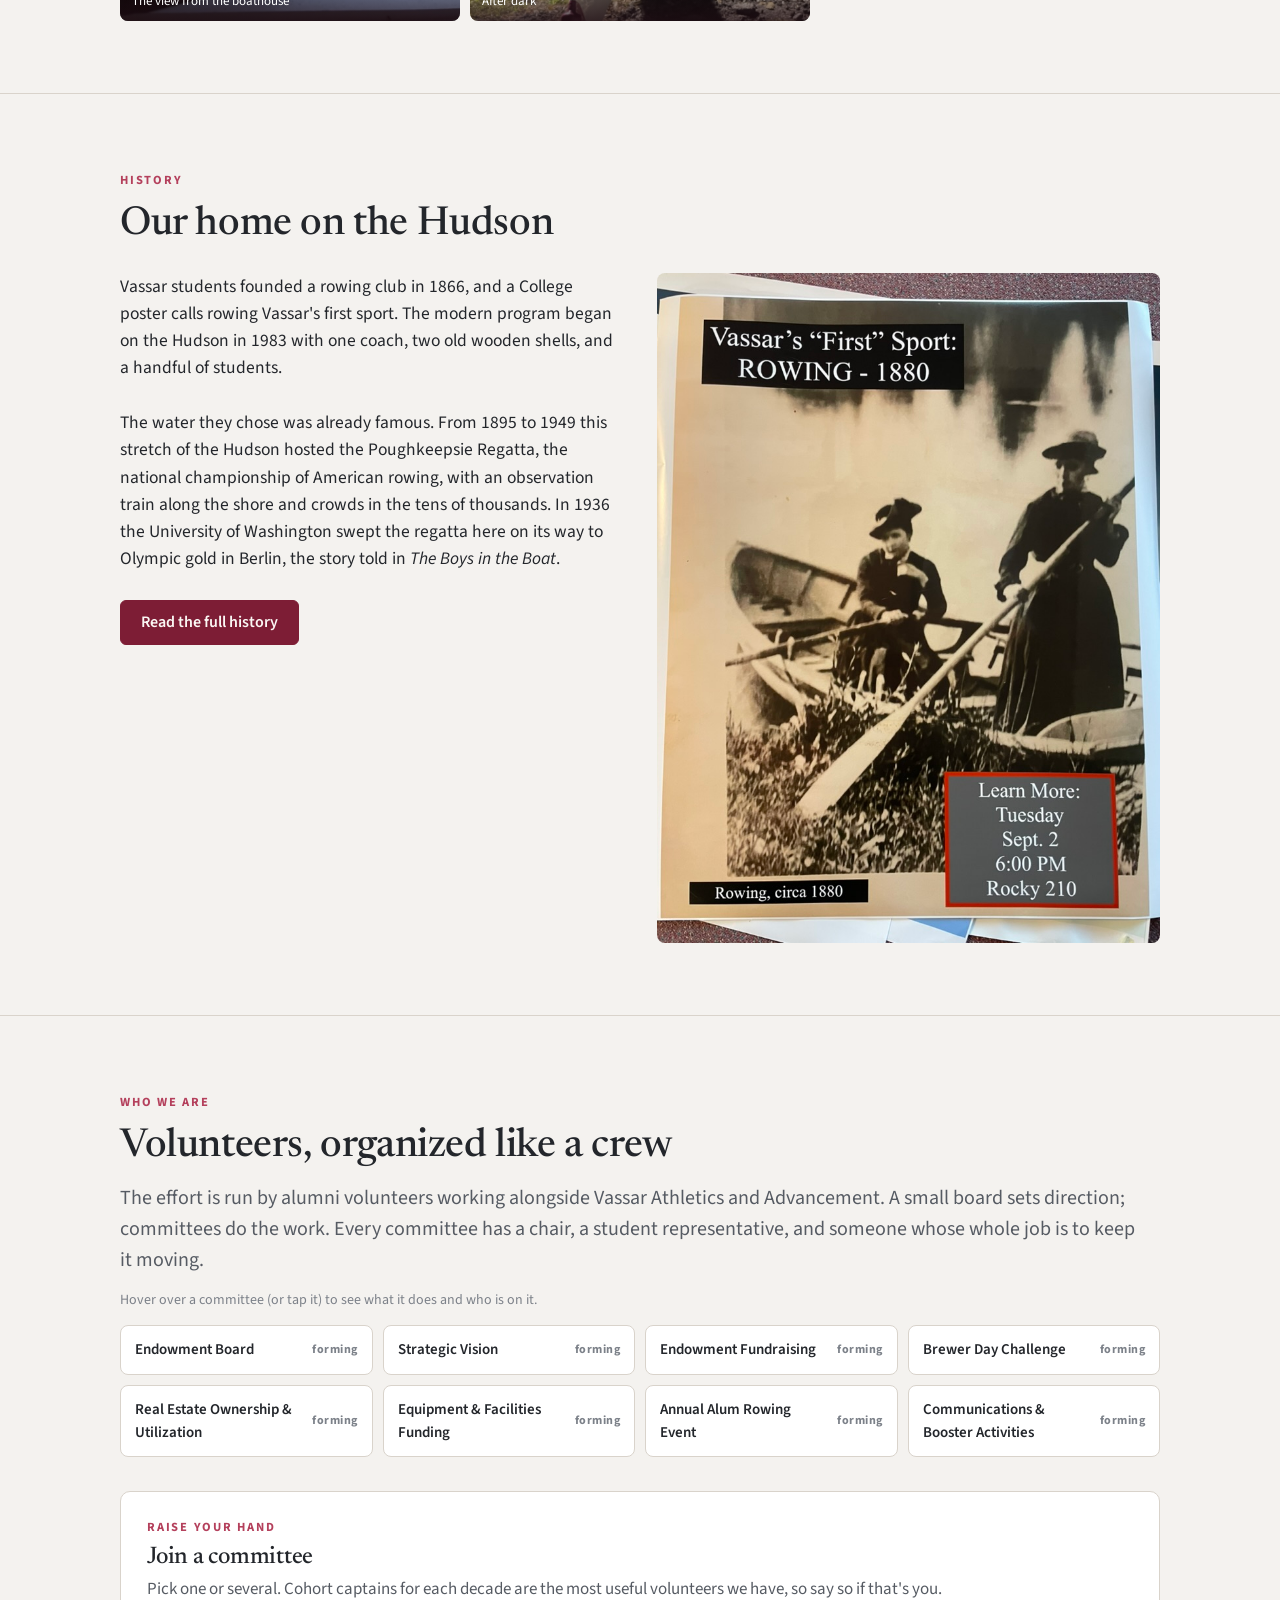
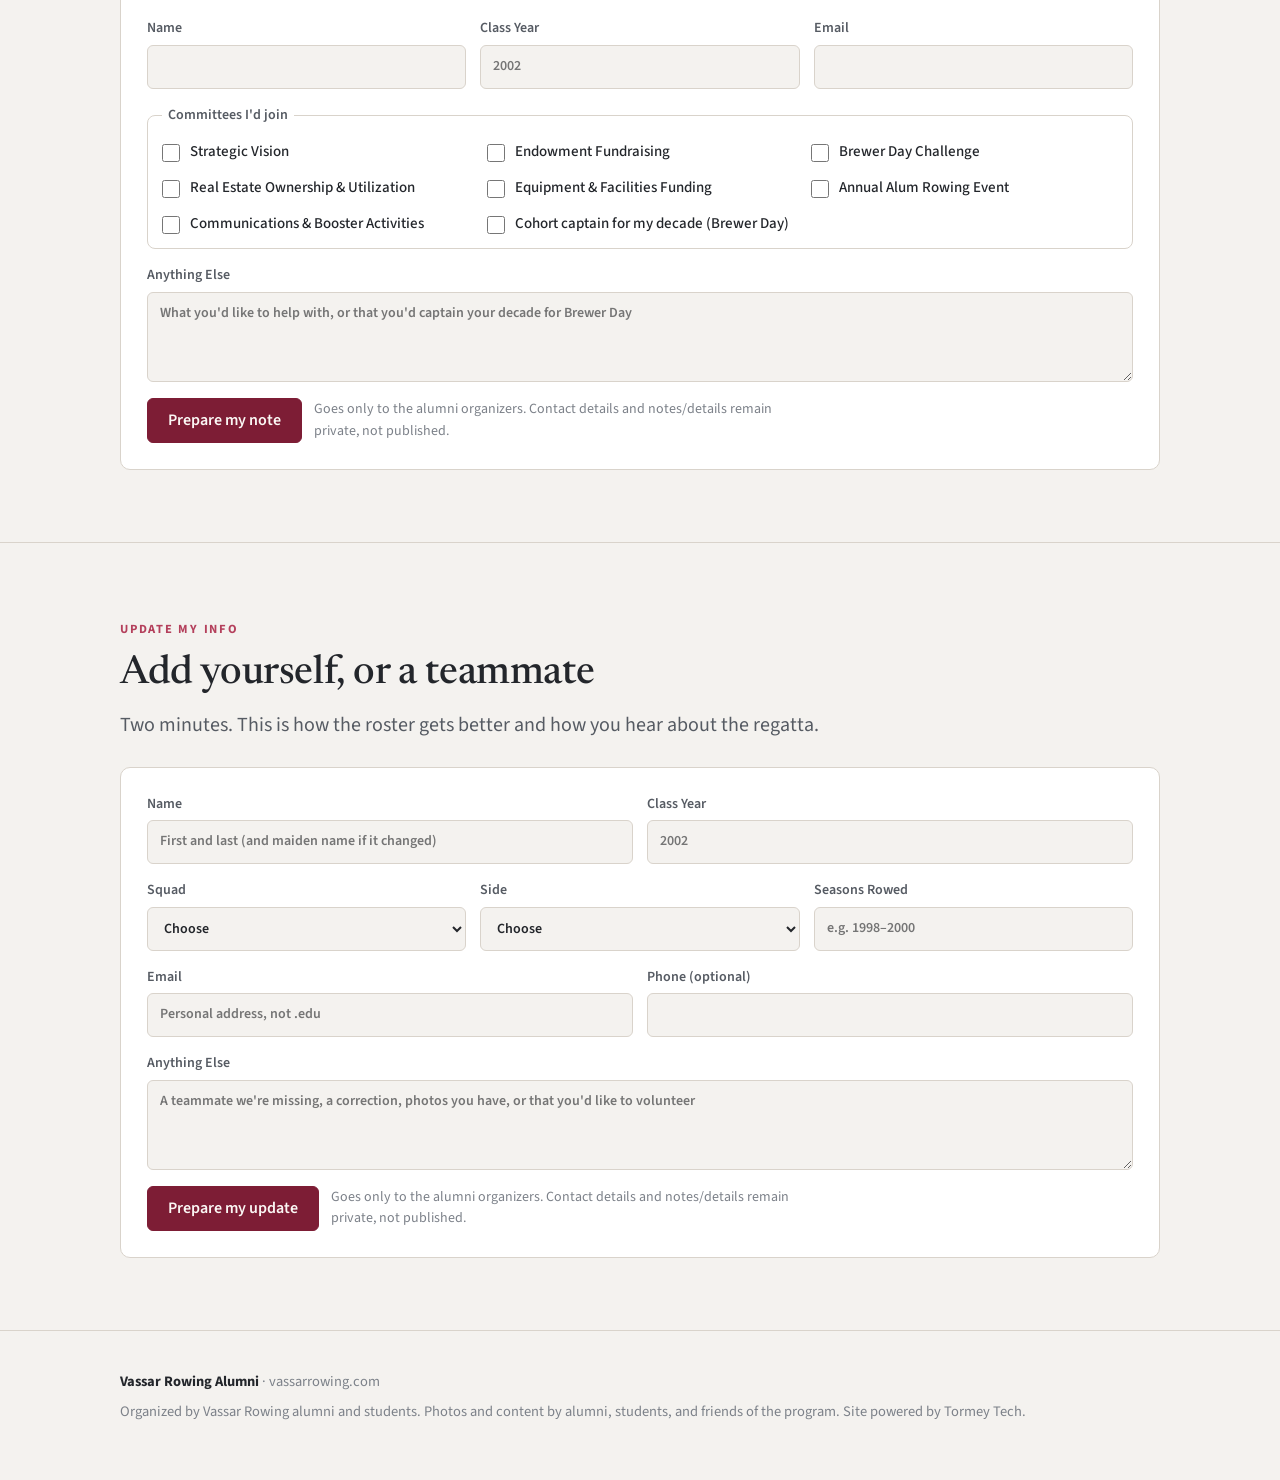
==== commit ef009549: "Events: 3rd Annual Alumni Regatta save the date, Sept 17-19, 2027 Co-Authored-By: Claude Opus 5.5 <n" ====
--- a/index.html
+++ b/index.html
@@ -60,7 +60,7 @@
     <span class="eyebrow">Events</span>
     <h2 style="margin-top:10px">Annual &amp; Upcoming</h2>
     <div class="events">
-      <div class="event"><span class="when tbd">Fall 2027 dates to be announced</span><h3>Fall Alumni Regatta</h3><p>Alumni and the current team on the water together at the boathouse. The 2025 and 2026 regattas were both a success, and each one gets its own page of stories and photos.</p><p><a href="regattas.html">Relive 2025 and 2026</a></p></div>
+      <div class="event"><span class="when">Save the date &middot; Fri&ndash;Sun, Sept 17&ndash;19, 2027</span><h3>3rd Annual Alumni Rowing Regatta &amp; Mini-Reunion</h3><p>Alumnae, alumni and the current team on the water together at the boathouse for a full weekend. Rooms at the Alumnae House and the Heartwood Inn will open for reservations soon.</p><p><a href="regattas.html#y2027">Save the date</a> &middot; <a href="regattas.html">Relive 2025 and 2026</a></p></div>
       <div class="event"><span class="when">Tue Oct 13, 8 AM to Wed Oct 14, 1 PM ET</span><h3>ONE OF 1000 &middot; #Give2Brew</h3><p>The 2026 Athletics Day of Giving. Coach Wells is asking for 1,000 donors to Vassar Rowing in 29 hours. $5 counts, and every person counts as one.</p><p><a href="Give2Brew2026/">Videos, challenges and the live count</a></p></div>
       <div class="event"><span class="when tbd">Details to come</span><h3>Reunion Weekend Row</h3><p>If your class is back on campus, we'll try to get a boat out. Tell us you're coming through the update form below.</p></div>
     </div>
@@ -82,7 +82,7 @@
       <div class="stack">
         <span class="eyebrow">Looking back</span>
         <h3>Alumni Regattas, 2025 and 2026</h3>
-        <p class="measure" style="color:var(--ink-2)">Two years in, the alumni regatta has become the weekend the whole program comes home to the boathouse: alumni across the decades, the current team, ergs on the apron, and a lot of stories. Each year has its own page.</p>
+        <p class="measure" style="color:var(--ink-2)">Two years in, the alumni regatta has become the weekend the whole program comes home to the boathouse: alumni across the decades, the current team, ergs on the apron, and a lot of stories. Each year has its own page. Next up: September 17&ndash;19, 2027.</p>
         <a class="btn btn-ghost" href="regattas.html">Stories and photos from 2025 and 2026</a>
       </div>
     </div>
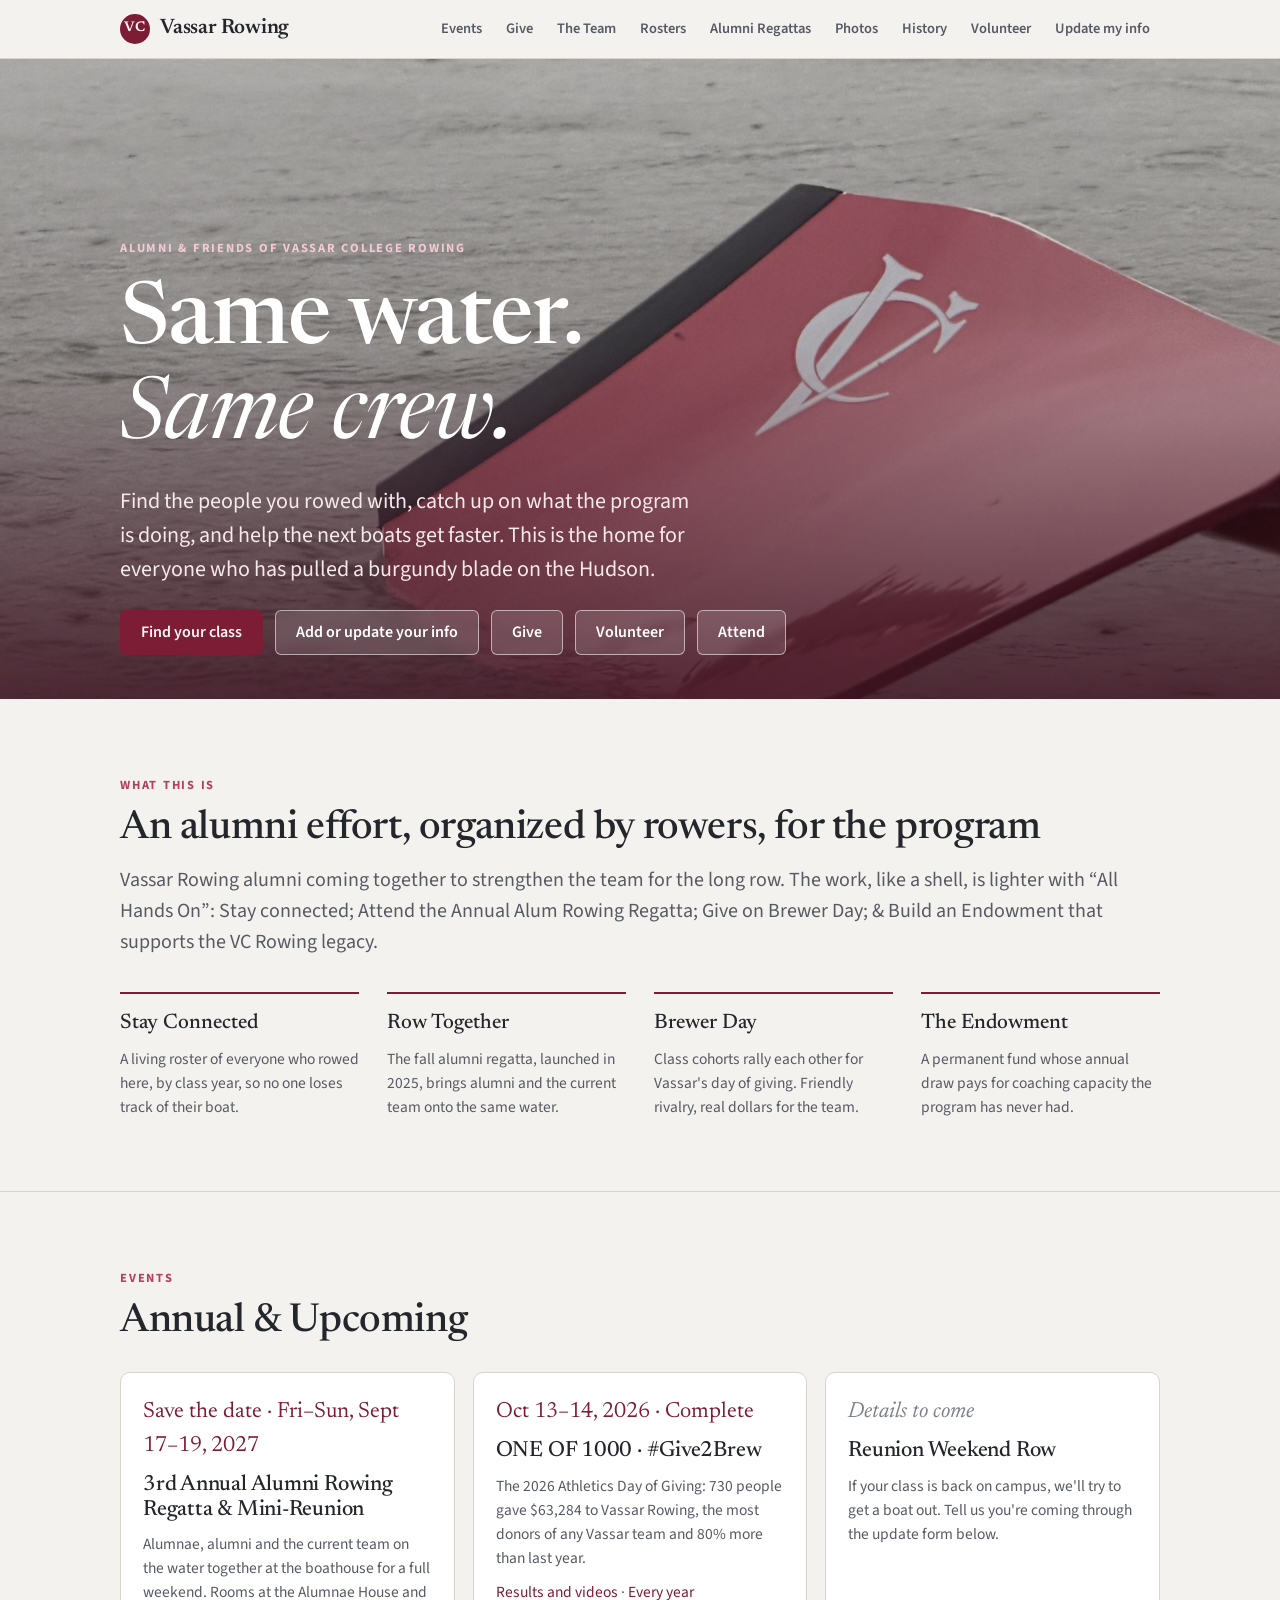
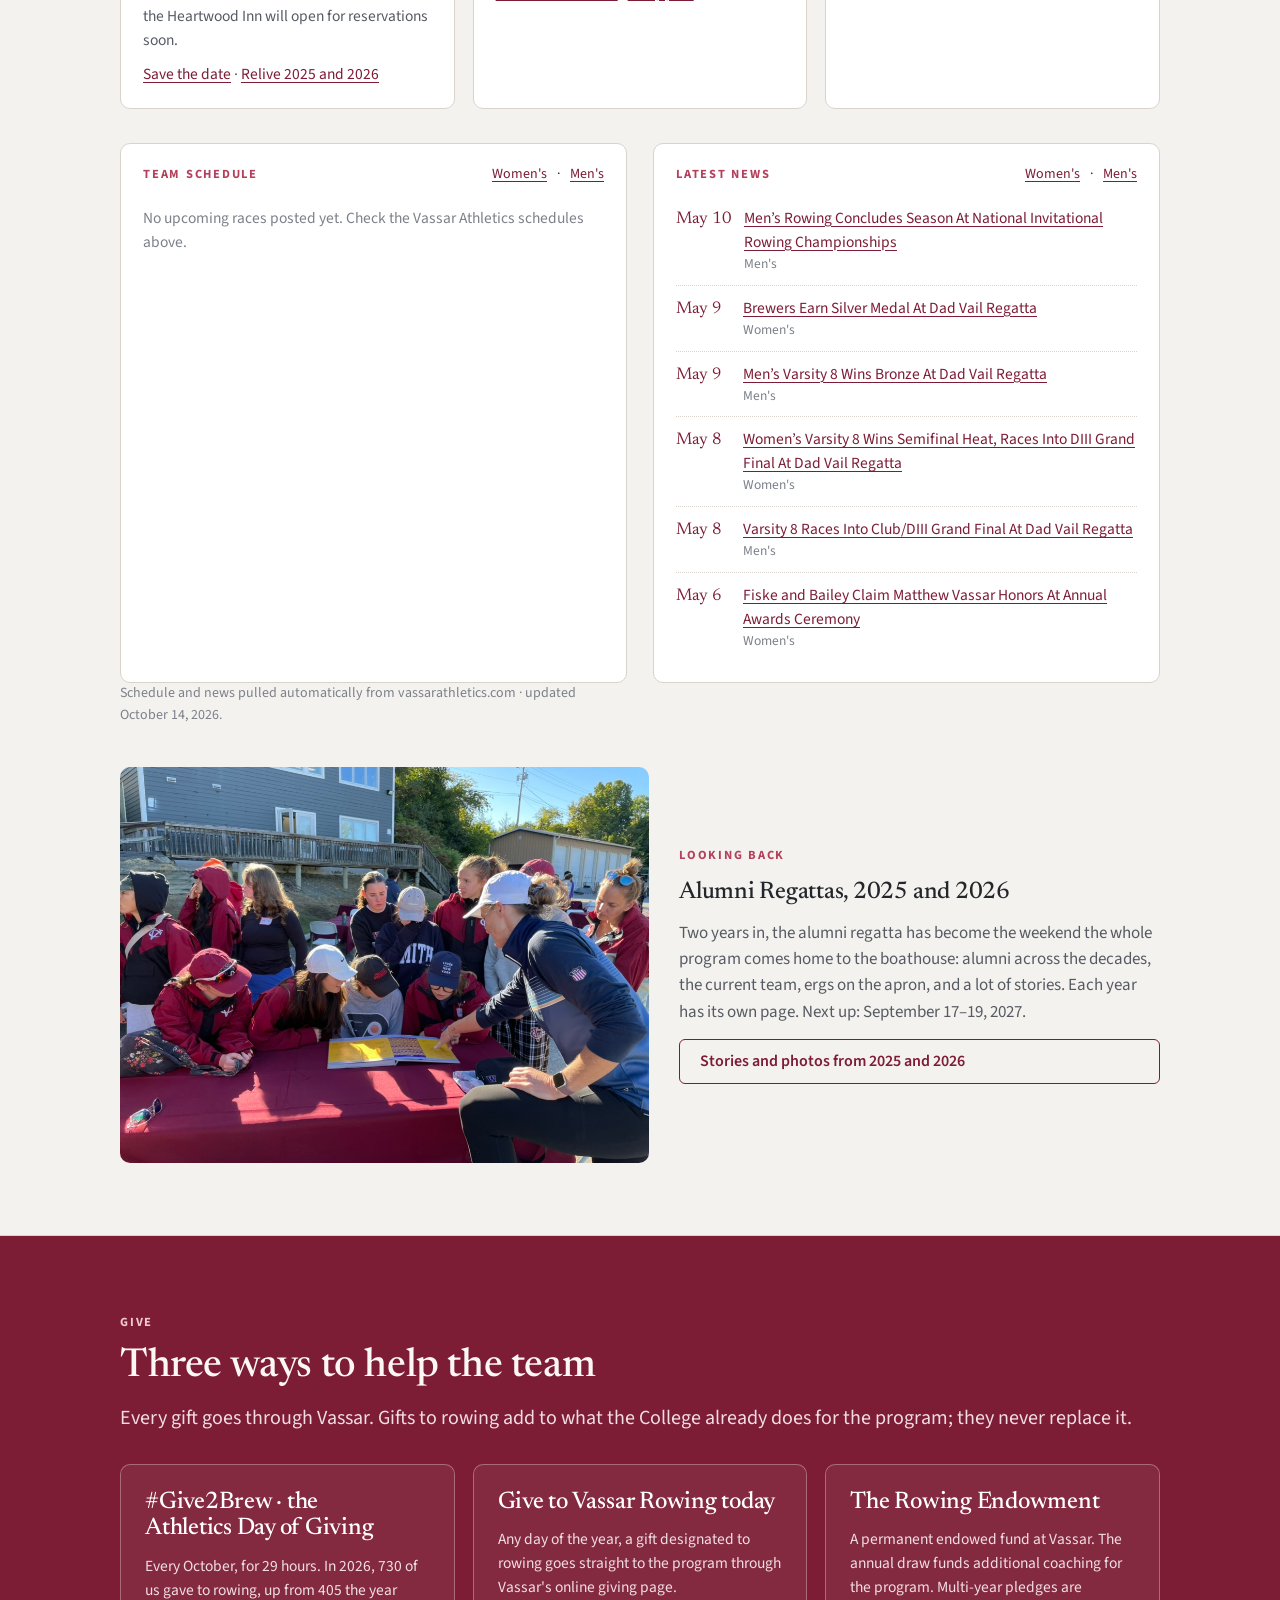
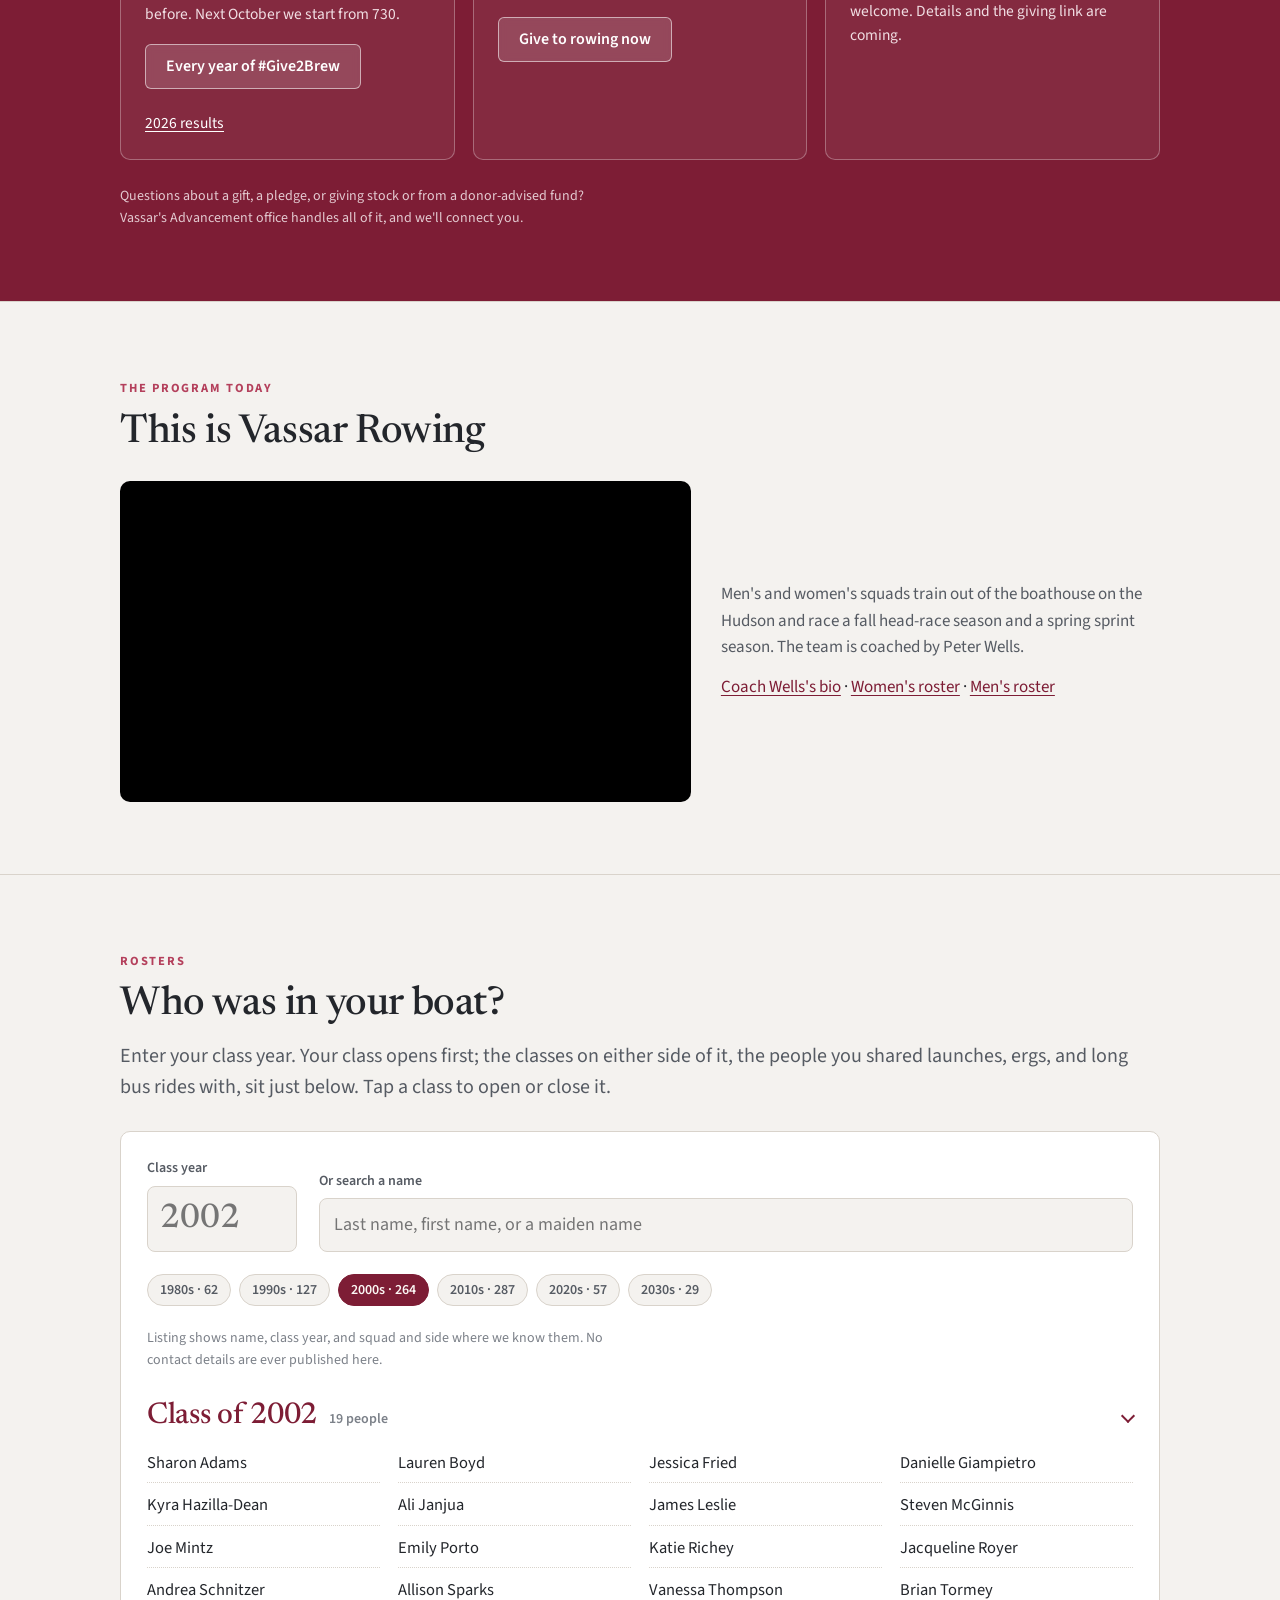
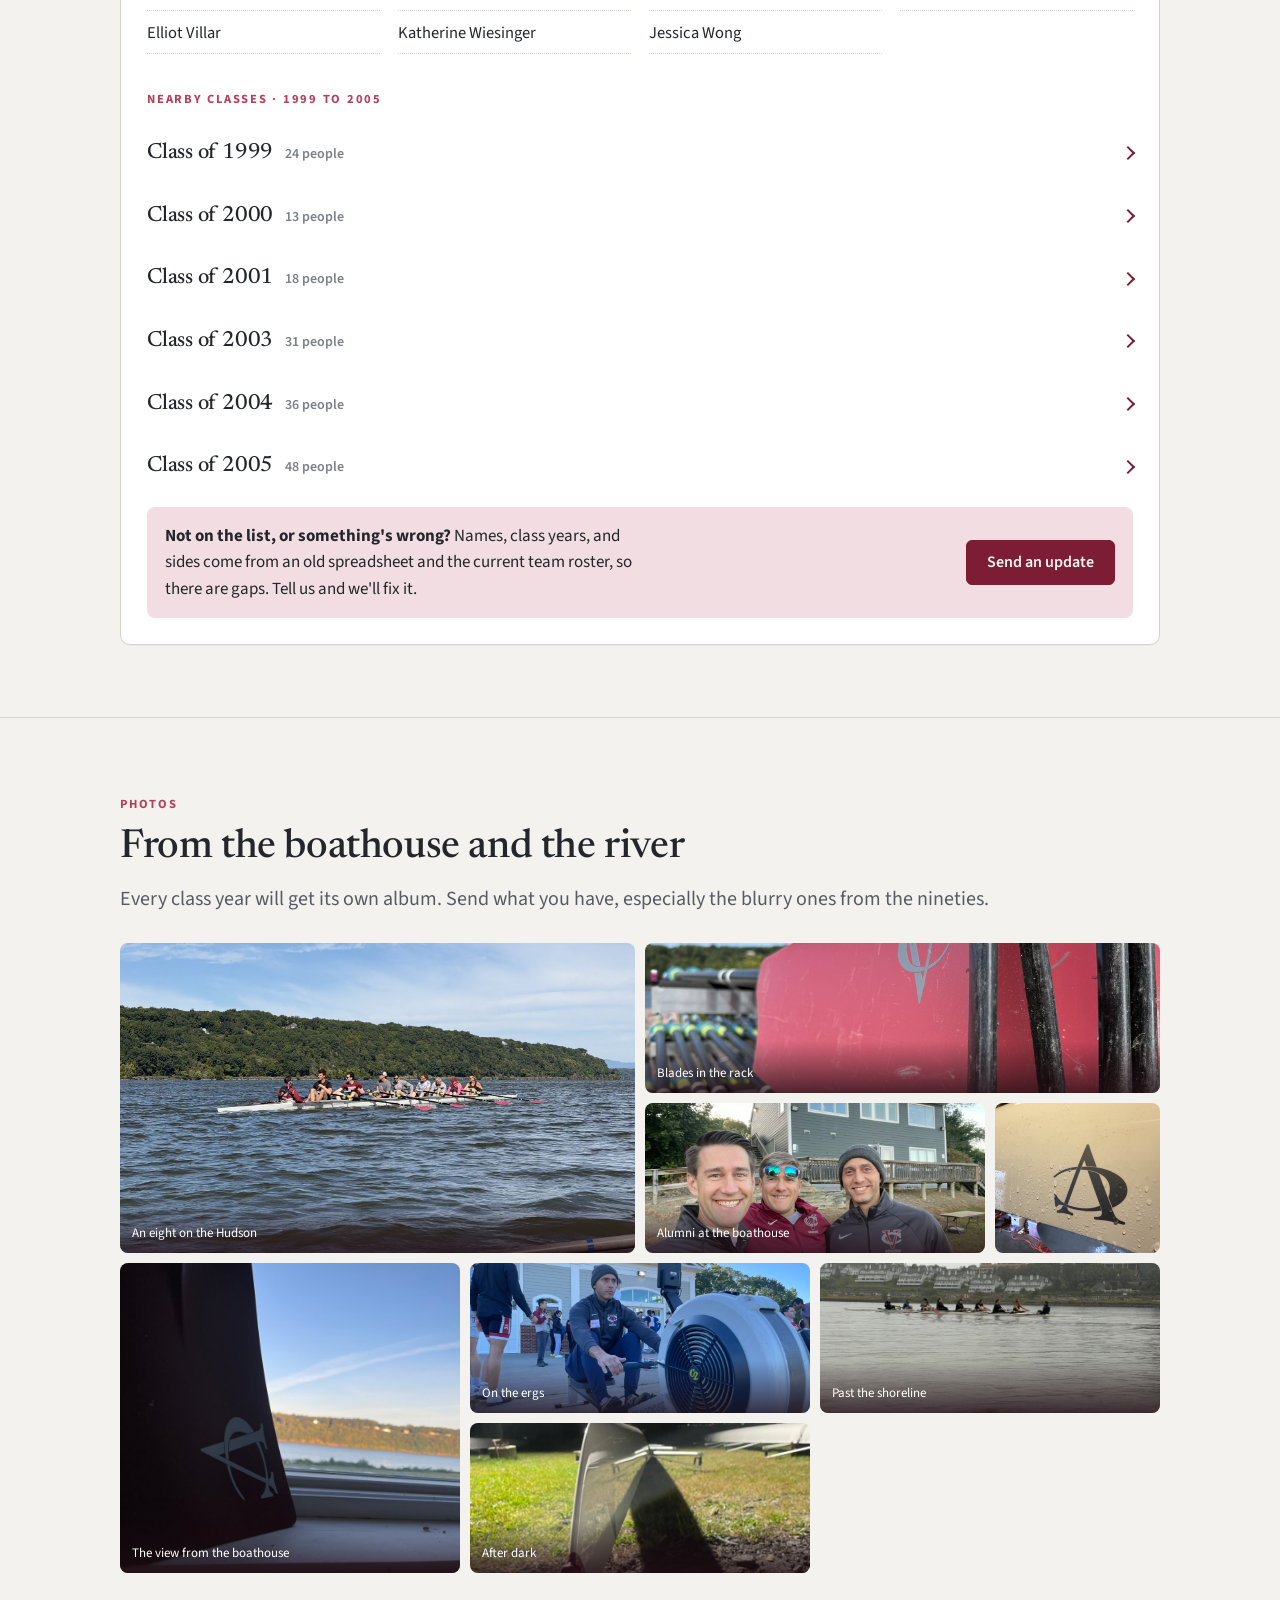
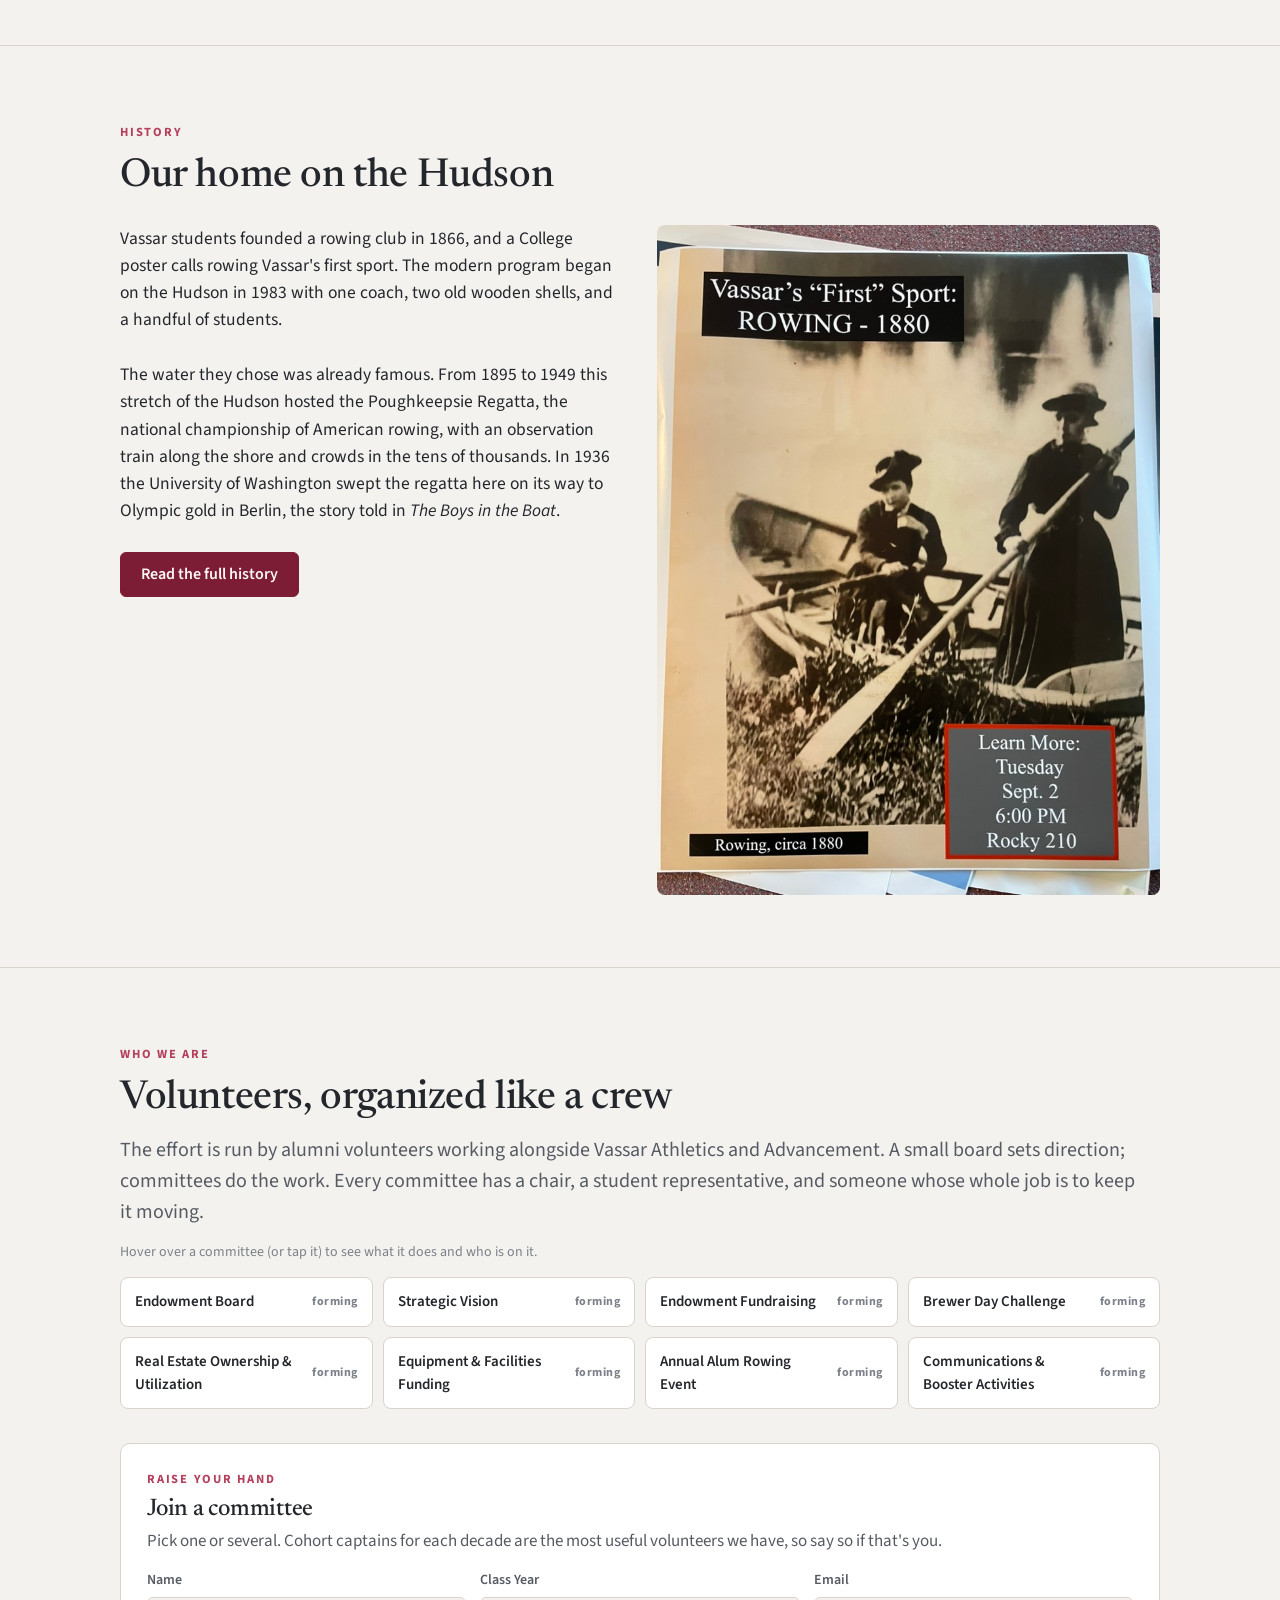
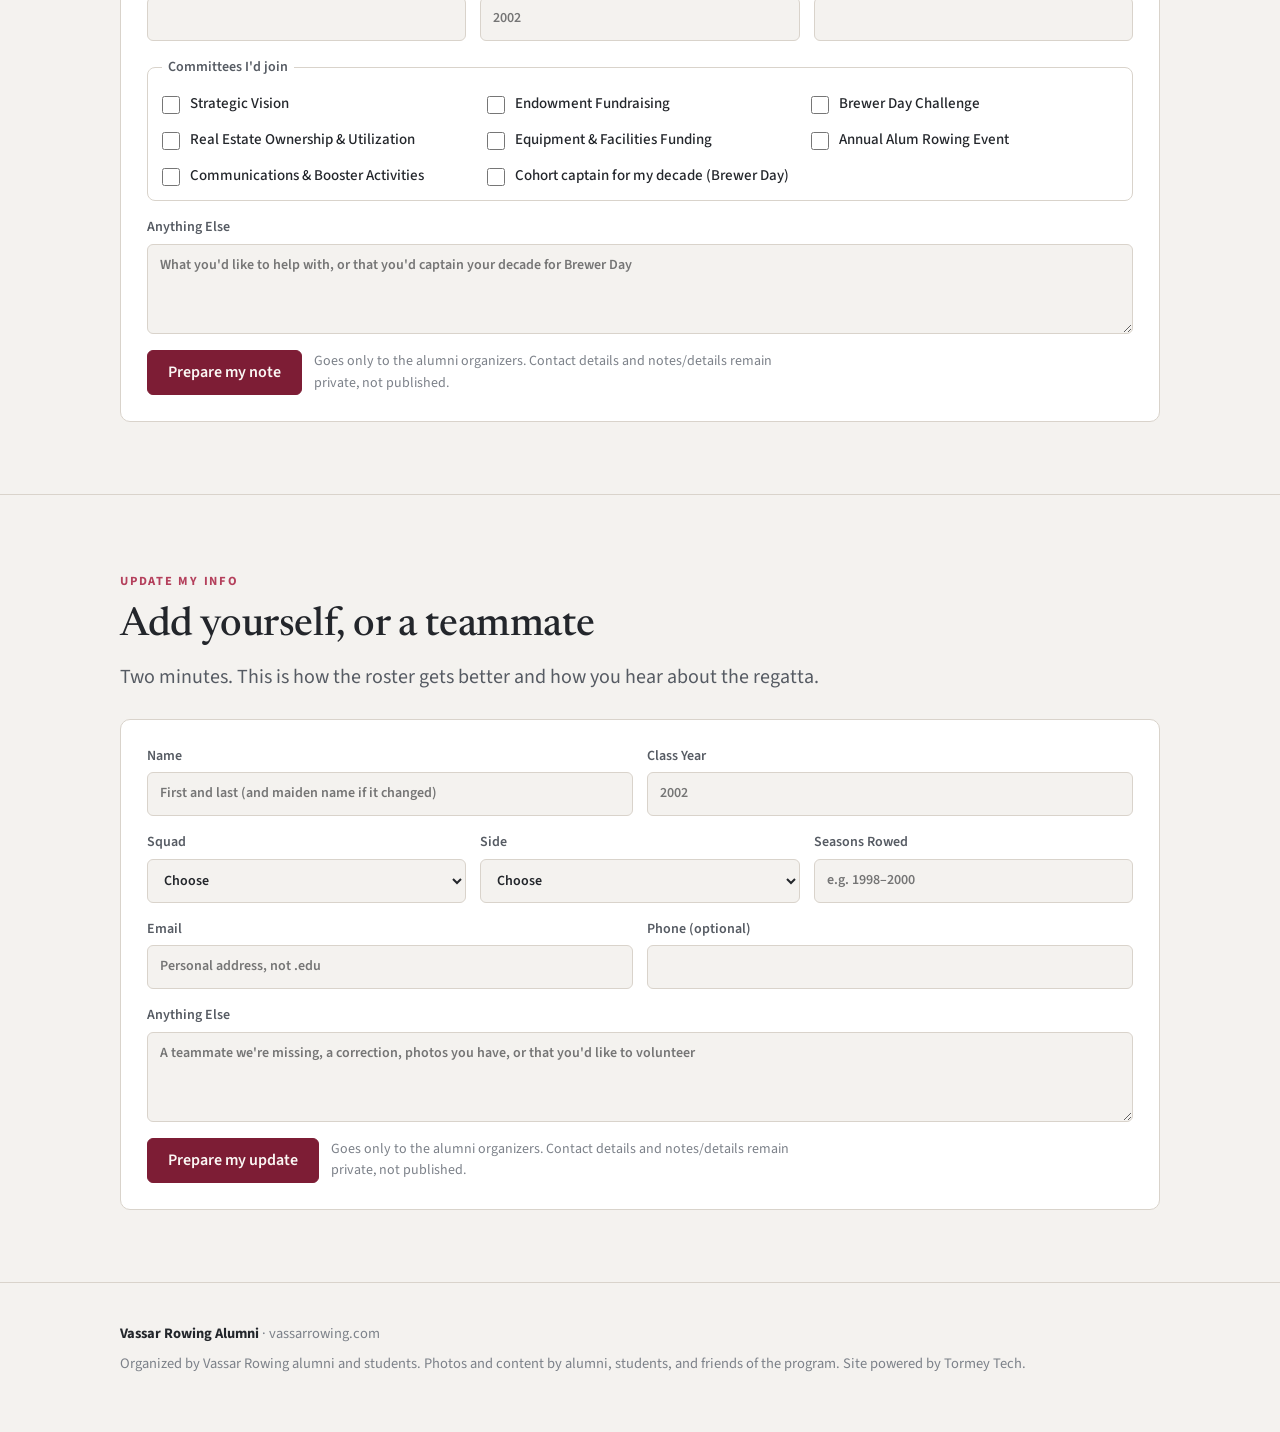
==== commit d79a00ba: "Homepage: Give2Brew 2026 results and link to the year-by-year archive" ====
--- a/index.html
+++ b/index.html
@@ -23,7 +23,7 @@
   </div>
 </nav>
 
-<a class="g2b-strip" href="Give2Brew2026/" style="display:block;background:var(--burg-deep);color:#fff;text-align:center;padding:10px 16px;font-weight:600;font-size:15px;text-decoration:none">ONE OF 1000 &middot; #Give2Brew &middot; Tue Oct 13, 8 AM to Wed Oct 14, 1 PM ET &middot; <span style="text-decoration:underline;text-underline-offset:3px">Videos and live count</span></a>
+<a class="g2b-strip" href="Give2Brew2026/" style="display:block;background:var(--burg-deep);color:#fff;text-align:center;padding:10px 16px;font-weight:600;font-size:15px;text-decoration:none">#Give2Brew 2026 &middot; 730 donors, the most of any Vassar team. Thank you! &middot; <span style="text-decoration:underline;text-underline-offset:3px">See the results</span></a>
 <script>if(new Date()>new Date('2026-10-16T00:00:00-04:00'))document.querySelector('.g2b-strip').remove();</script>
 <header class="hero" id="top">
   <img src="photos/hero-blade.jpg" alt="A Vassar blade, burgundy with the VC mark, resting on the Hudson">
@@ -61,7 +61,7 @@
     <h2 style="margin-top:10px">Annual &amp; Upcoming</h2>
     <div class="events">
       <div class="event"><span class="when">Save the date &middot; Fri&ndash;Sun, Sept 17&ndash;19, 2027</span><h3>3rd Annual Alumni Rowing Regatta &amp; Mini-Reunion</h3><p>Alumnae, alumni and the current team on the water together at the boathouse for a full weekend. Rooms at the Alumnae House and the Heartwood Inn will open for reservations soon.</p><p><a href="regattas.html#y2027">Save the date</a> &middot; <a href="regattas.html">Relive 2025 and 2026</a></p></div>
-      <div class="event"><span class="when">Tue Oct 13, 8 AM to Wed Oct 14, 1 PM ET</span><h3>ONE OF 1000 &middot; #Give2Brew</h3><p>The 2026 Athletics Day of Giving. Coach Wells is asking for 1,000 donors to Vassar Rowing in 29 hours. $5 counts, and every person counts as one.</p><p><a href="Give2Brew2026/">Videos, challenges and the live count</a></p></div>
+      <div class="event"><span class="when">Oct 13&ndash;14, 2026 &middot; Complete</span><h3>ONE OF 1000 &middot; #Give2Brew</h3><p>The 2026 Athletics Day of Giving: 730 people gave $63,284 to Vassar Rowing, the most donors of any Vassar team and 80% more than last year.</p><p><a href="Give2Brew2026/">Results and videos</a> &middot; <a href="Give2Brew/">Every year</a></p></div>
       <div class="event"><span class="when tbd">Details to come</span><h3>Reunion Weekend Row</h3><p>If your class is back on campus, we'll try to get a boat out. Tell us you're coming through the update form below.</p></div>
     </div>
 
@@ -95,7 +95,7 @@
     <h2 style="margin-top:10px">Three ways to help the team</h2>
     <p class="lede" style="margin-top:14px">Every gift goes through Vassar. Gifts to rowing add to what the College already does for the program; they never replace it.</p>
     <div class="give-grid">
-      <div class="give-card"><h3>ONE OF 1000 &middot; #Give2Brew</h3><p>The 2026 Athletics Day of Giving runs Tue Oct 13, 8 AM to Wed Oct 14, 1 PM ET. Last year 405 of us gave to rowing; this year we're going for 1,000. Choose "Men's and Women's Rowing" on the giving form.</p><a class="btn btn-light" href="Give2Brew2026/">Be ONE OF 1000</a><p style="margin-top:10px"><a href="https://www.givecampus.com/schools/VassarCollege/vassar-athletics-day-of-giving-2025" target="_blank" rel="noopener">2025 results</a></p></div>
+      <div class="give-card"><h3>#Give2Brew &middot; the Athletics Day of Giving</h3><p>Every October, for 29 hours. In 2026, 730 of us gave to rowing, up from 405 the year before. Next October we start from 730.</p><a class="btn btn-light" href="Give2Brew/">Every year of #Give2Brew</a><p style="margin-top:10px"><a href="Give2Brew2026/">2026 results</a></p></div>
       <div class="give-card"><h3>Give to Vassar Rowing today</h3><p>Any day of the year, a gift designated to rowing goes straight to the program through Vassar's online giving page.</p><a class="btn btn-light" href="https://engage.vassar.edu/portal/online-giving-athletics?sys:gift:appeal=1588dc64-9080-dd3f-c507-9b34800c20a1" target="_blank" rel="noopener">Give to rowing now</a></div>
       <div class="give-card"><h3>The Rowing Endowment</h3><p>A permanent endowed fund at Vassar. The annual draw funds additional coaching for the program. Multi-year pledges are welcome. Details and the giving link are coming.</p></div>
     </div>
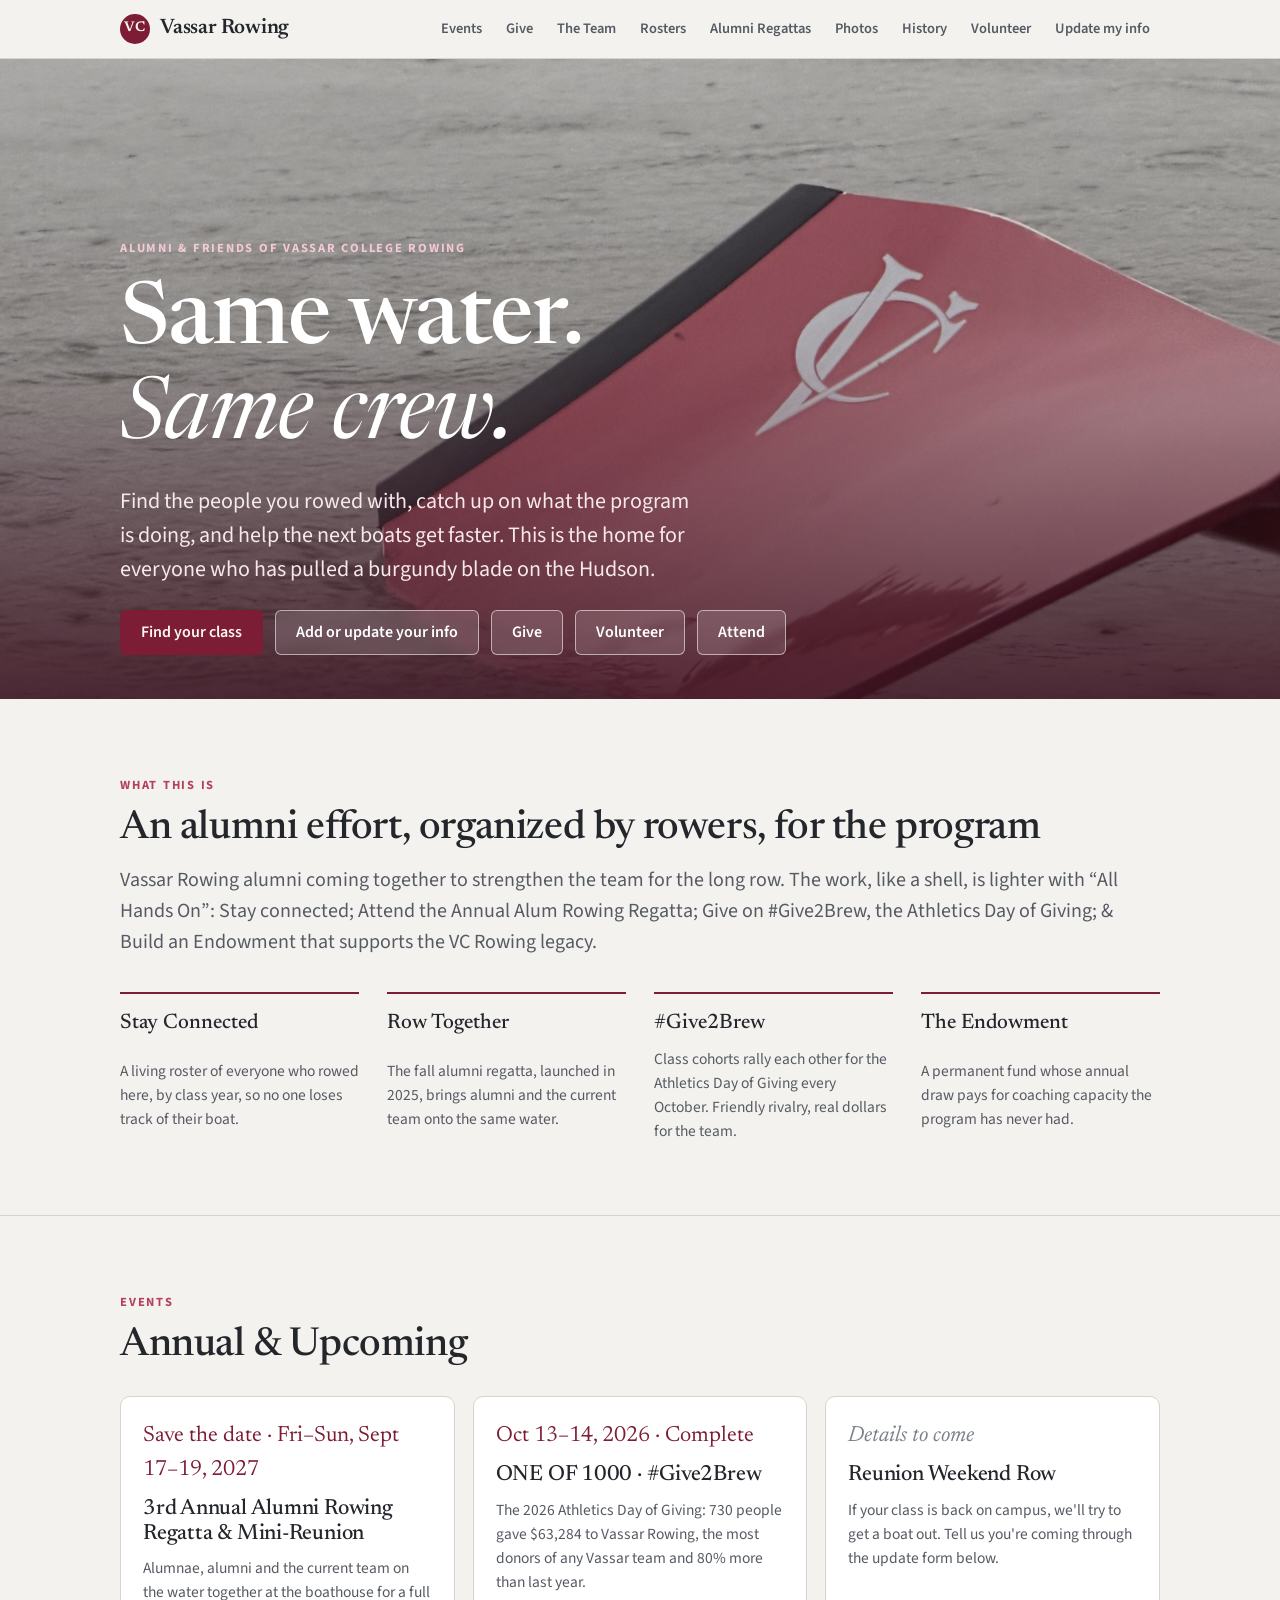
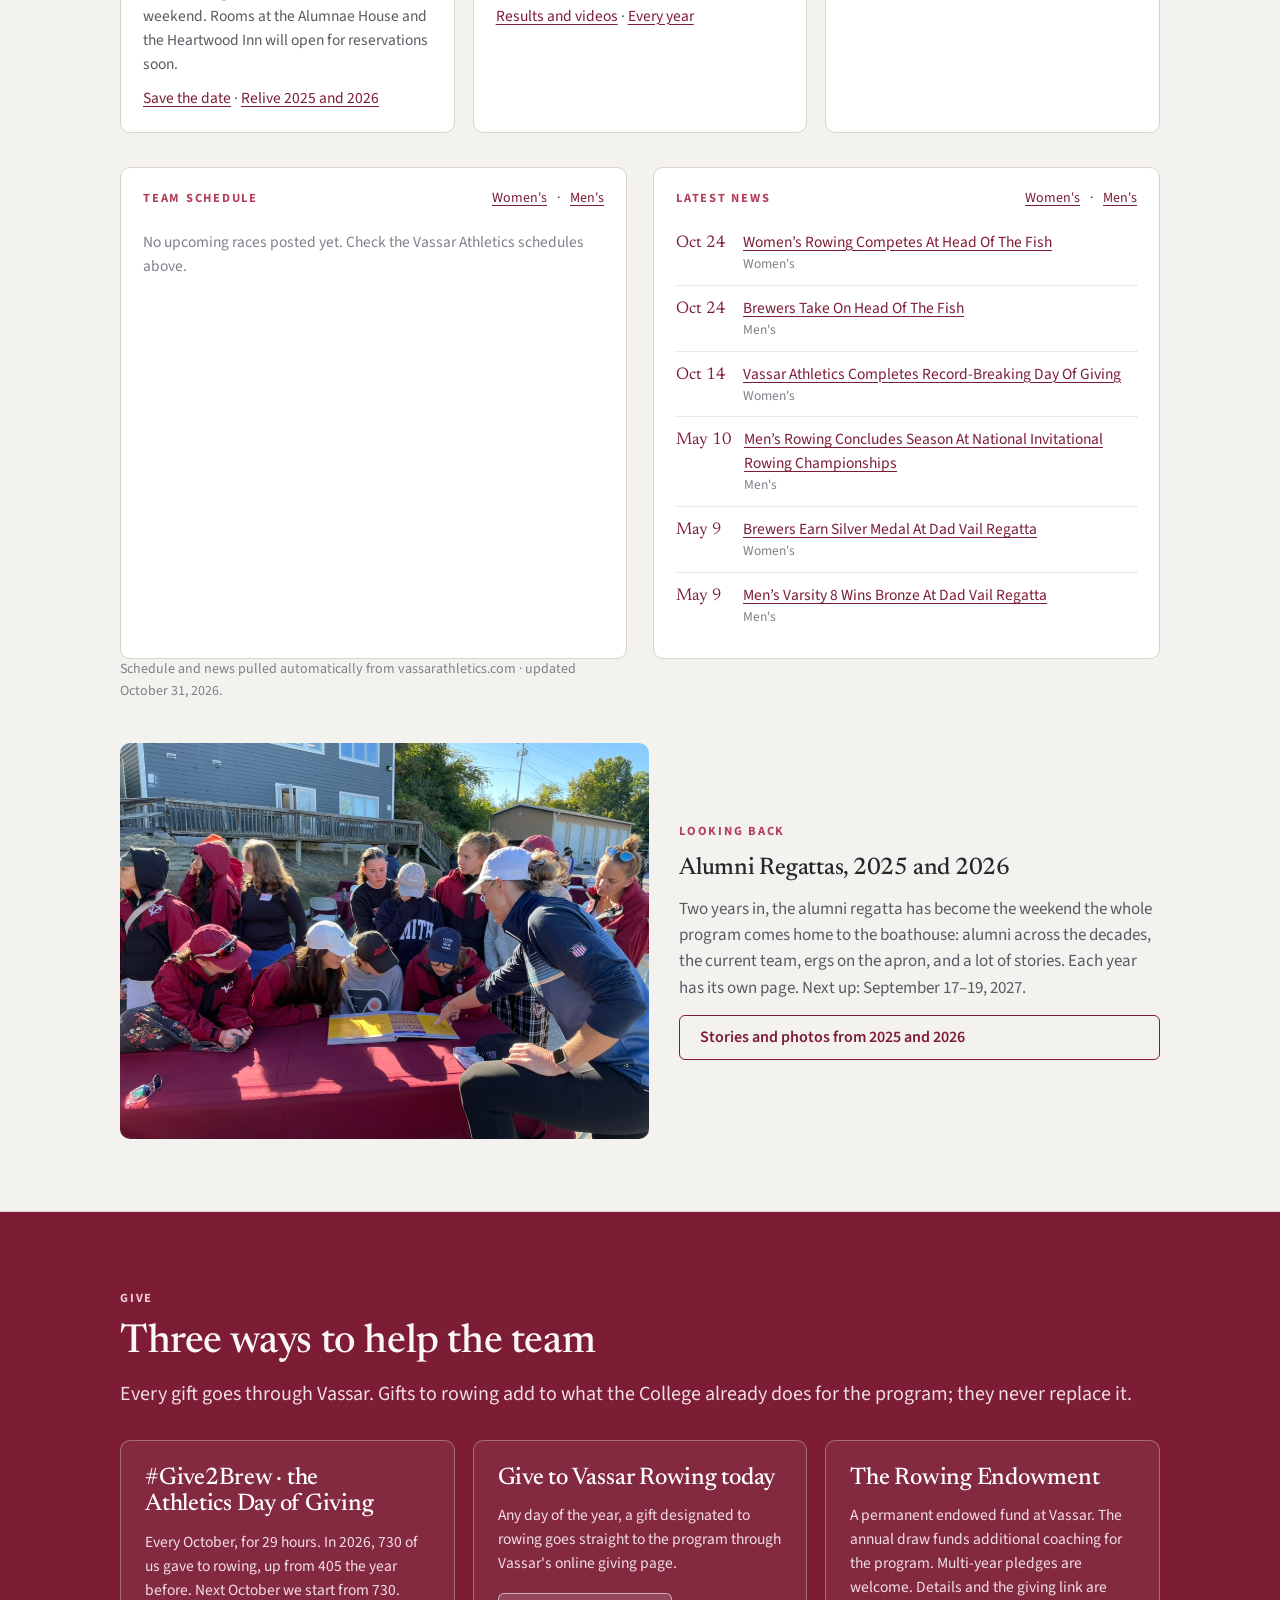
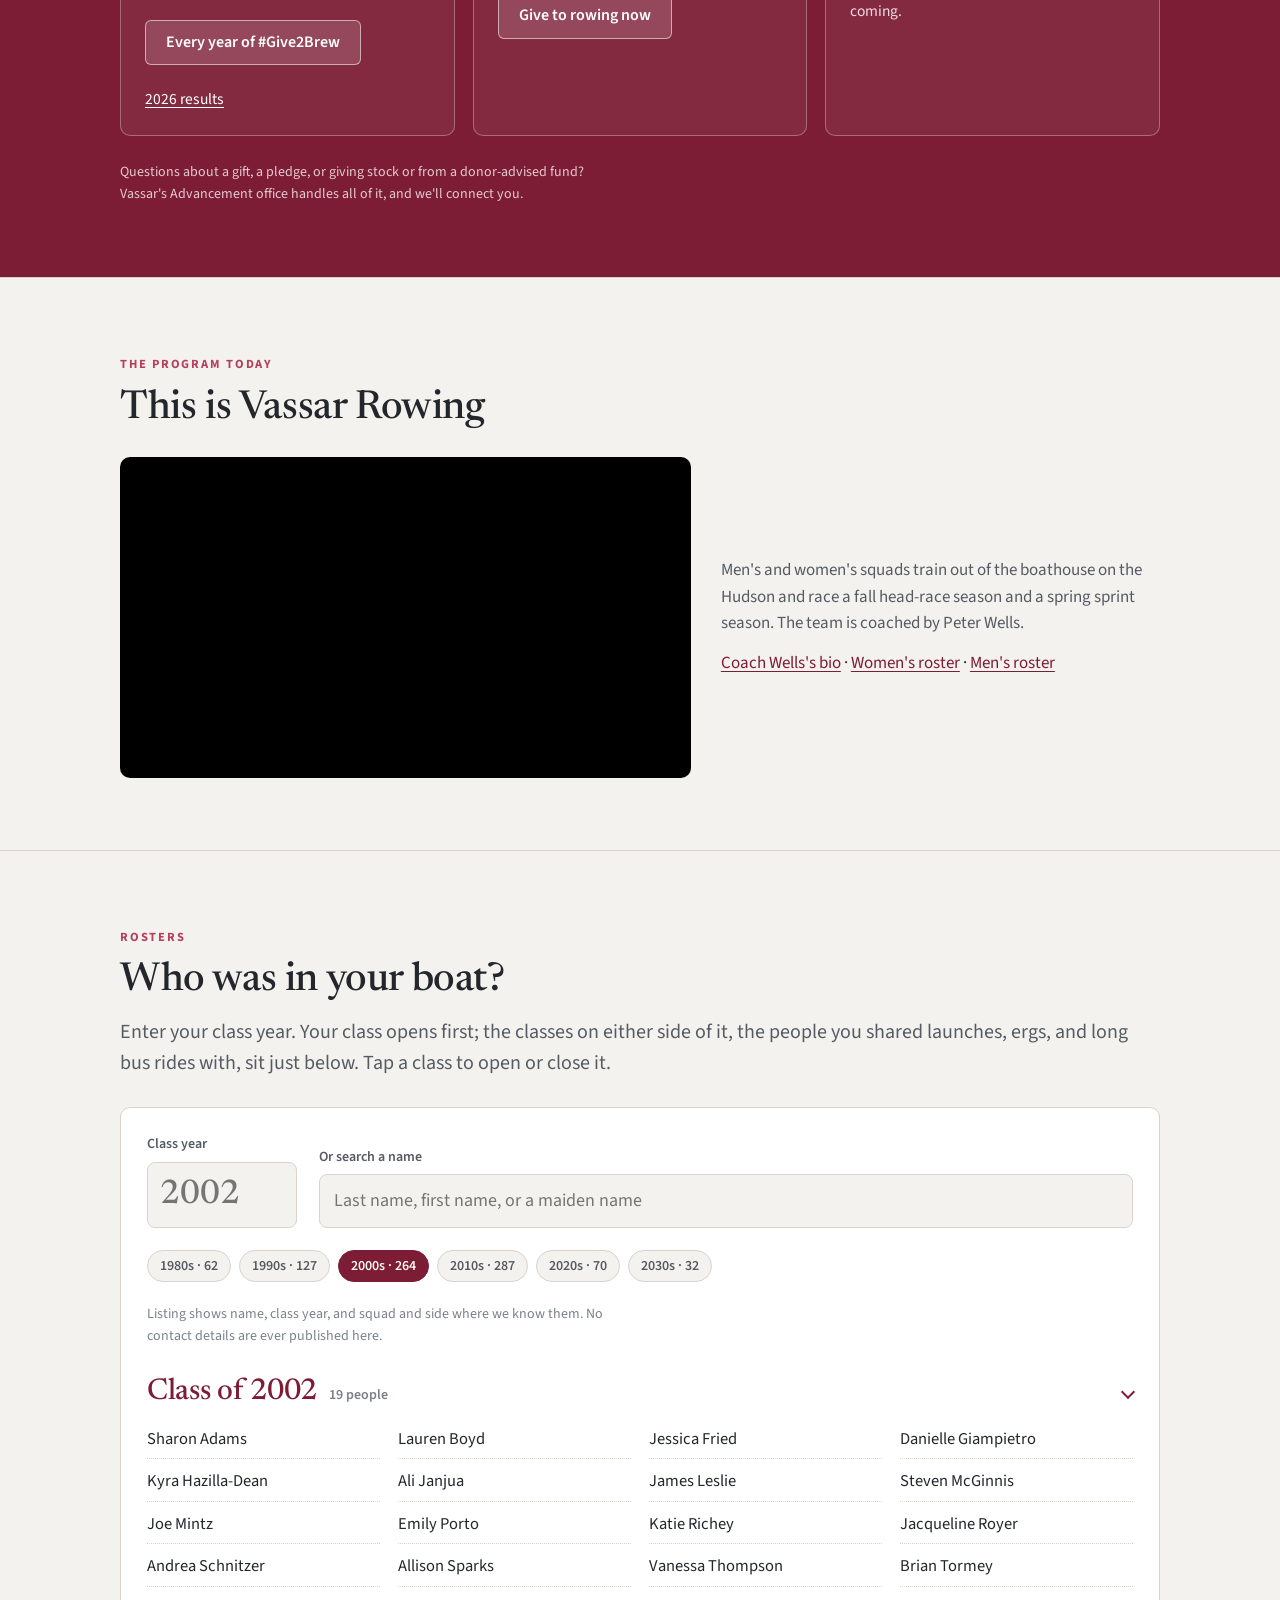
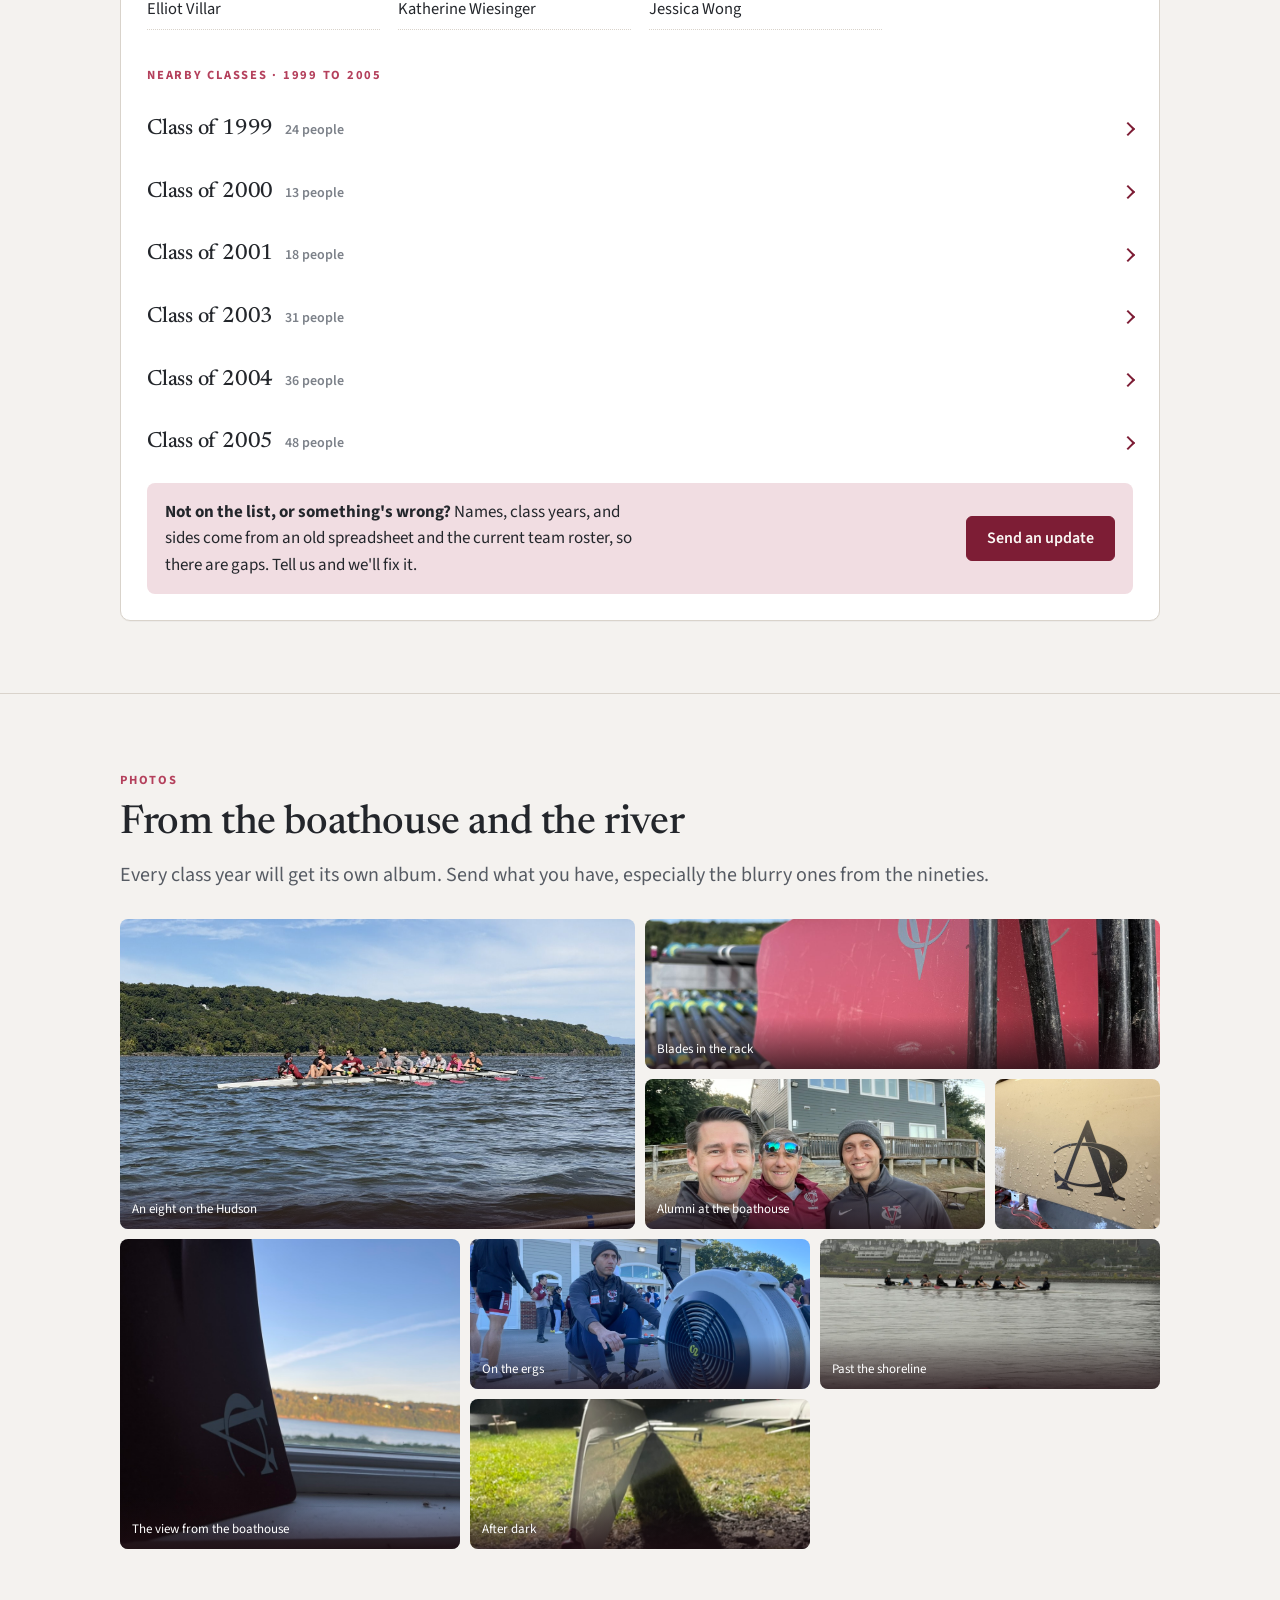
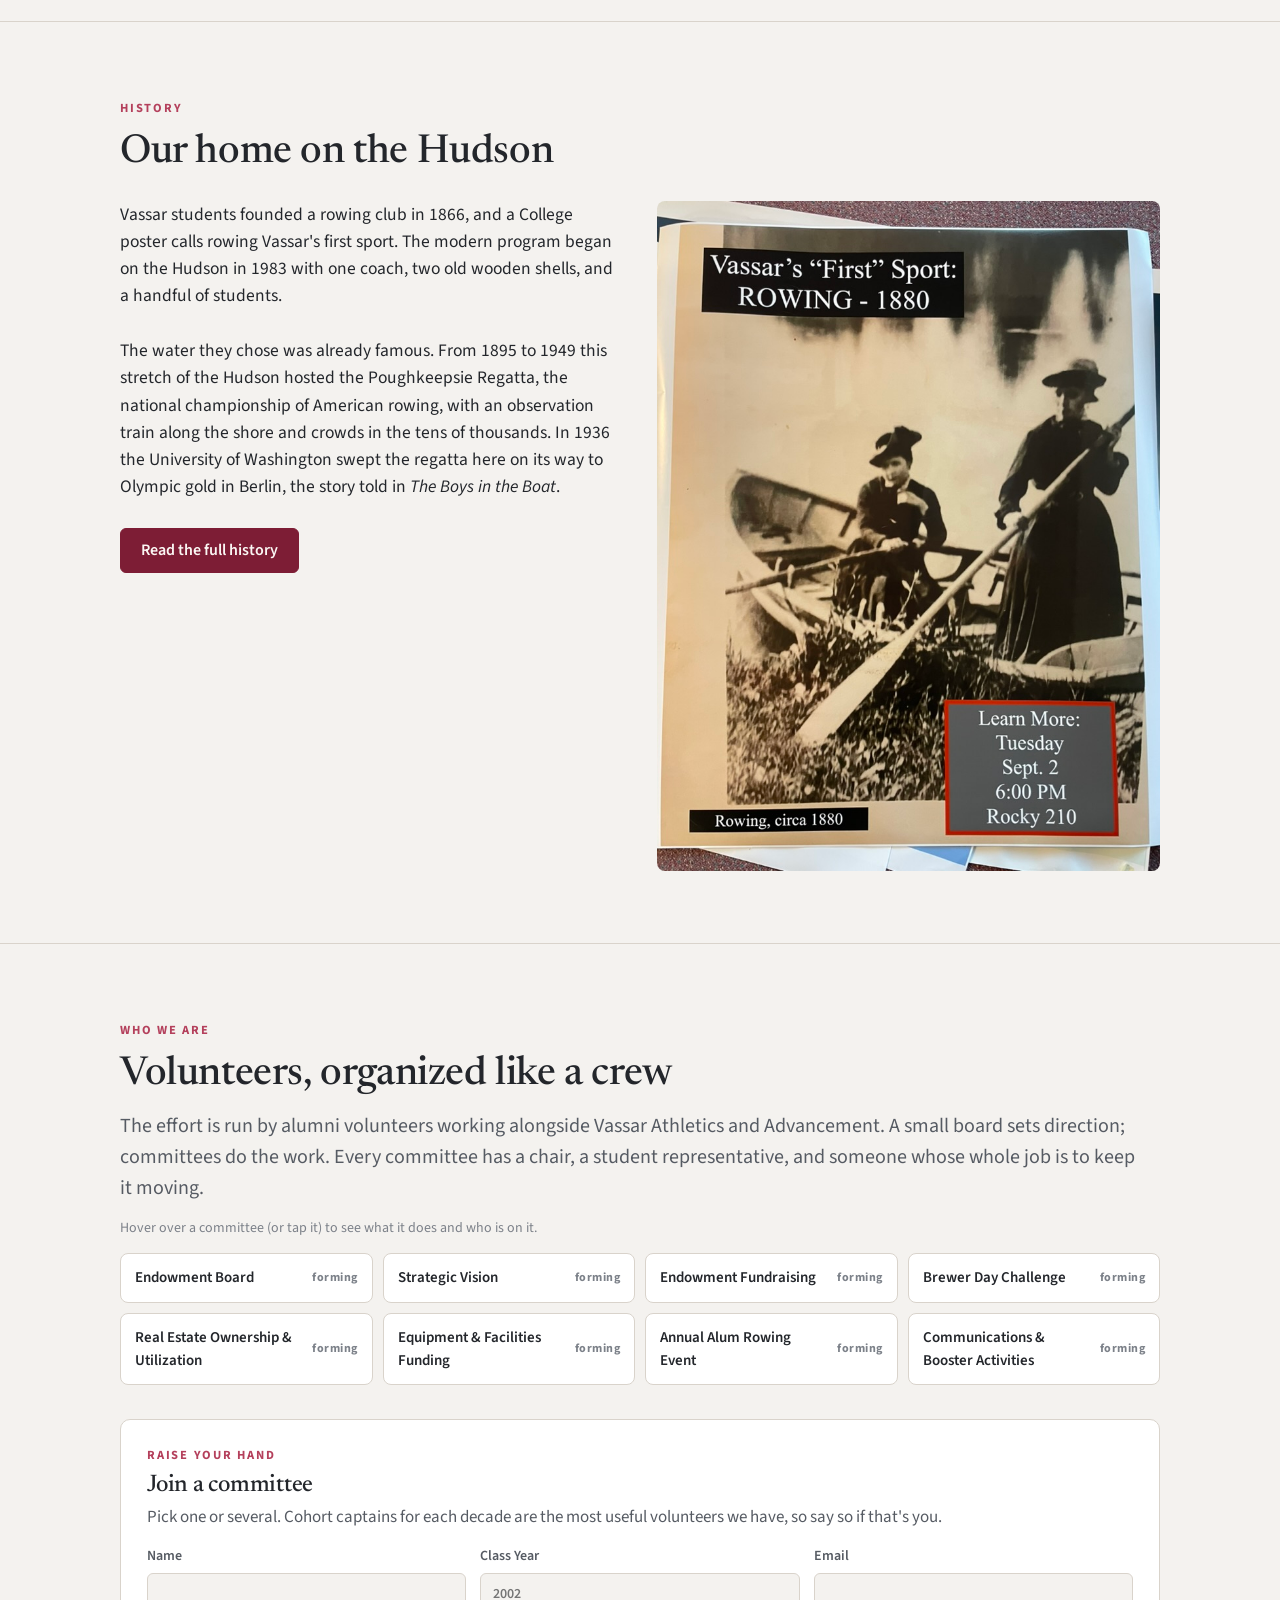
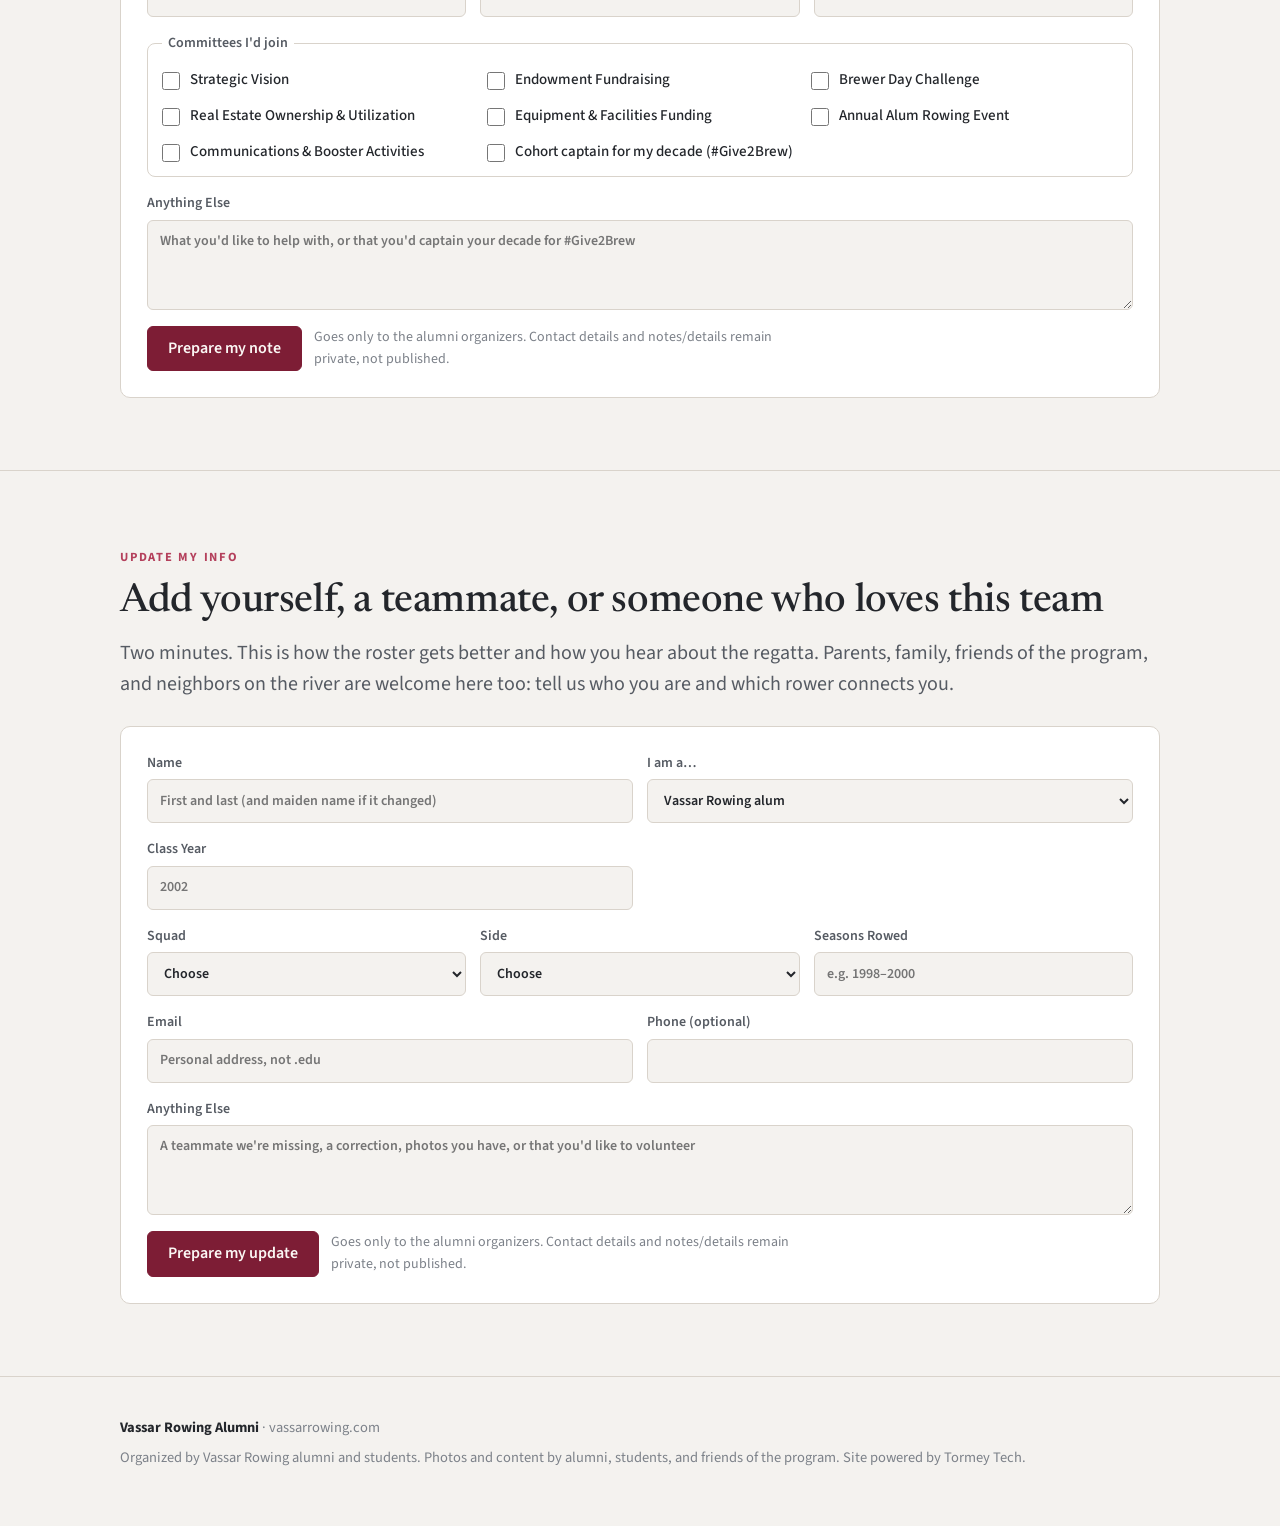
==== commit 30de0ad3: "Homepage: #Give2Brew naming, and let parents, friends and neighbors add themselves via the update fo" ====
--- a/index.html
+++ b/index.html
@@ -45,11 +45,11 @@
   <div class="wrap">
     <span class="eyebrow">What this is</span>
     <h2 style="margin-top:10px">An alumni effort, organized by rowers, for the program</h2>
-    <p class="lede" style="margin-top:14px">Vassar Rowing alumni coming together to strengthen the team for the long row. The work, like a shell, is lighter with &ldquo;All Hands On&rdquo;: Stay connected; Attend the Annual Alum Rowing Regatta; Give on Brewer Day; &amp; Build an Endowment that supports the VC Rowing legacy.</p>
+    <p class="lede" style="margin-top:14px">Vassar Rowing alumni coming together to strengthen the team for the long row. The work, like a shell, is lighter with &ldquo;All Hands On&rdquo;: Stay connected; Attend the Annual Alum Rowing Regatta; Give on #Give2Brew, the Athletics Day of Giving; &amp; Build an Endowment that supports the VC Rowing legacy.</p>
     <div class="pillars">
       <div class="pillar"><strong>Stay Connected</strong><span>A living roster of everyone who rowed here, by class year, so no one loses track of their boat.</span></div>
       <div class="pillar"><strong>Row Together</strong><span>The fall alumni regatta, launched in 2025, brings alumni and the current team onto the same water.</span></div>
-      <div class="pillar"><strong>Brewer Day</strong><span>Class cohorts rally each other for Vassar's day of giving. Friendly rivalry, real dollars for the team.</span></div>
+      <div class="pillar"><strong>#Give2Brew</strong><span>Class cohorts rally each other for the Athletics Day of Giving every October. Friendly rivalry, real dollars for the team.</span></div>
       <div class="pillar"><strong>The Endowment</strong><span>A permanent fund whose annual draw pays for coaching capacity the program has never had.</span></div>
     </div>
   </div>
@@ -193,7 +193,7 @@
           <label>Email<input id="v-email" type="email" autocomplete="email"></label>
         </div>
         <fieldset class="checks grid-3x3" id="v-checks"><legend>Committees I'd join</legend></fieldset>
-        <label>Anything Else<textarea id="v-note" placeholder="What you'd like to help with, or that you'd captain your decade for Brewer Day"></textarea></label>
+        <label>Anything Else<textarea id="v-note" placeholder="What you'd like to help with, or that you'd captain your decade for #Give2Brew"></textarea></label>
         <div style="display:flex;gap:12px;flex-wrap:wrap;align-items:center">
           <button class="btn btn-primary" type="submit">Prepare my note</button>
           <span class="privacy">Goes only to the alumni organizers. Contact details and notes/details remain private, not published.</span>
@@ -211,14 +211,18 @@
 <section class="block" id="update">
   <div class="wrap">
     <span class="eyebrow">Update my info</span>
-    <h2 style="margin-top:10px">Add yourself, or a teammate</h2>
-    <p class="lede" style="margin-top:14px">Two minutes. This is how the roster gets better and how you hear about the regatta.</p>
+    <h2 style="margin-top:10px">Add yourself, a teammate, or someone who loves this team</h2>
+    <p class="lede" style="margin-top:14px">Two minutes. This is how the roster gets better and how you hear about the regatta. Parents, family, friends of the program, and neighbors on the river are welcome here too: tell us who you are and which rower connects you.</p>
     <form class="form" id="f" novalidate>
       <div class="grid2">
         <label>Name<input id="f-name" type="text" autocomplete="name" placeholder="First and last (and maiden name if it changed)"></label>
+        <label>I am a&hellip;<select id="f-type"><option>Vassar Rowing alum</option><option>Current rower</option><option>Parent or family of a rower</option><option>Friend of the program</option><option>Local rowing community (HRRA, MHRA, area programs)</option><option>Coach or staff</option></select></label>
+      </div>
+      <div class="grid2" id="f-rower-wrap">
         <label>Class Year<input id="f-year" type="number" inputmode="numeric" placeholder="2002"></label>
-      </div>
-      <div class="grid3">
+        <label id="f-link-wrap" hidden>Rower you're connected to<input id="f-link" type="text" placeholder="Name and class year, e.g. Jane Doe '02"></label>
+      </div>
+      <div class="grid3" id="f-rowing-wrap">
         <label>Squad<select id="f-squad"><option value="">Choose</option><option>Men's</option><option>Women's</option></select></label>
         <label>Side<select id="f-side"><option value="">Choose</option><option>Port</option><option>Starboard</option><option>Coxswain</option><option>Both</option></select></label>
         <label>Seasons Rowed<input id="f-seasons" type="text" placeholder="e.g. 1998–2000"></label>
